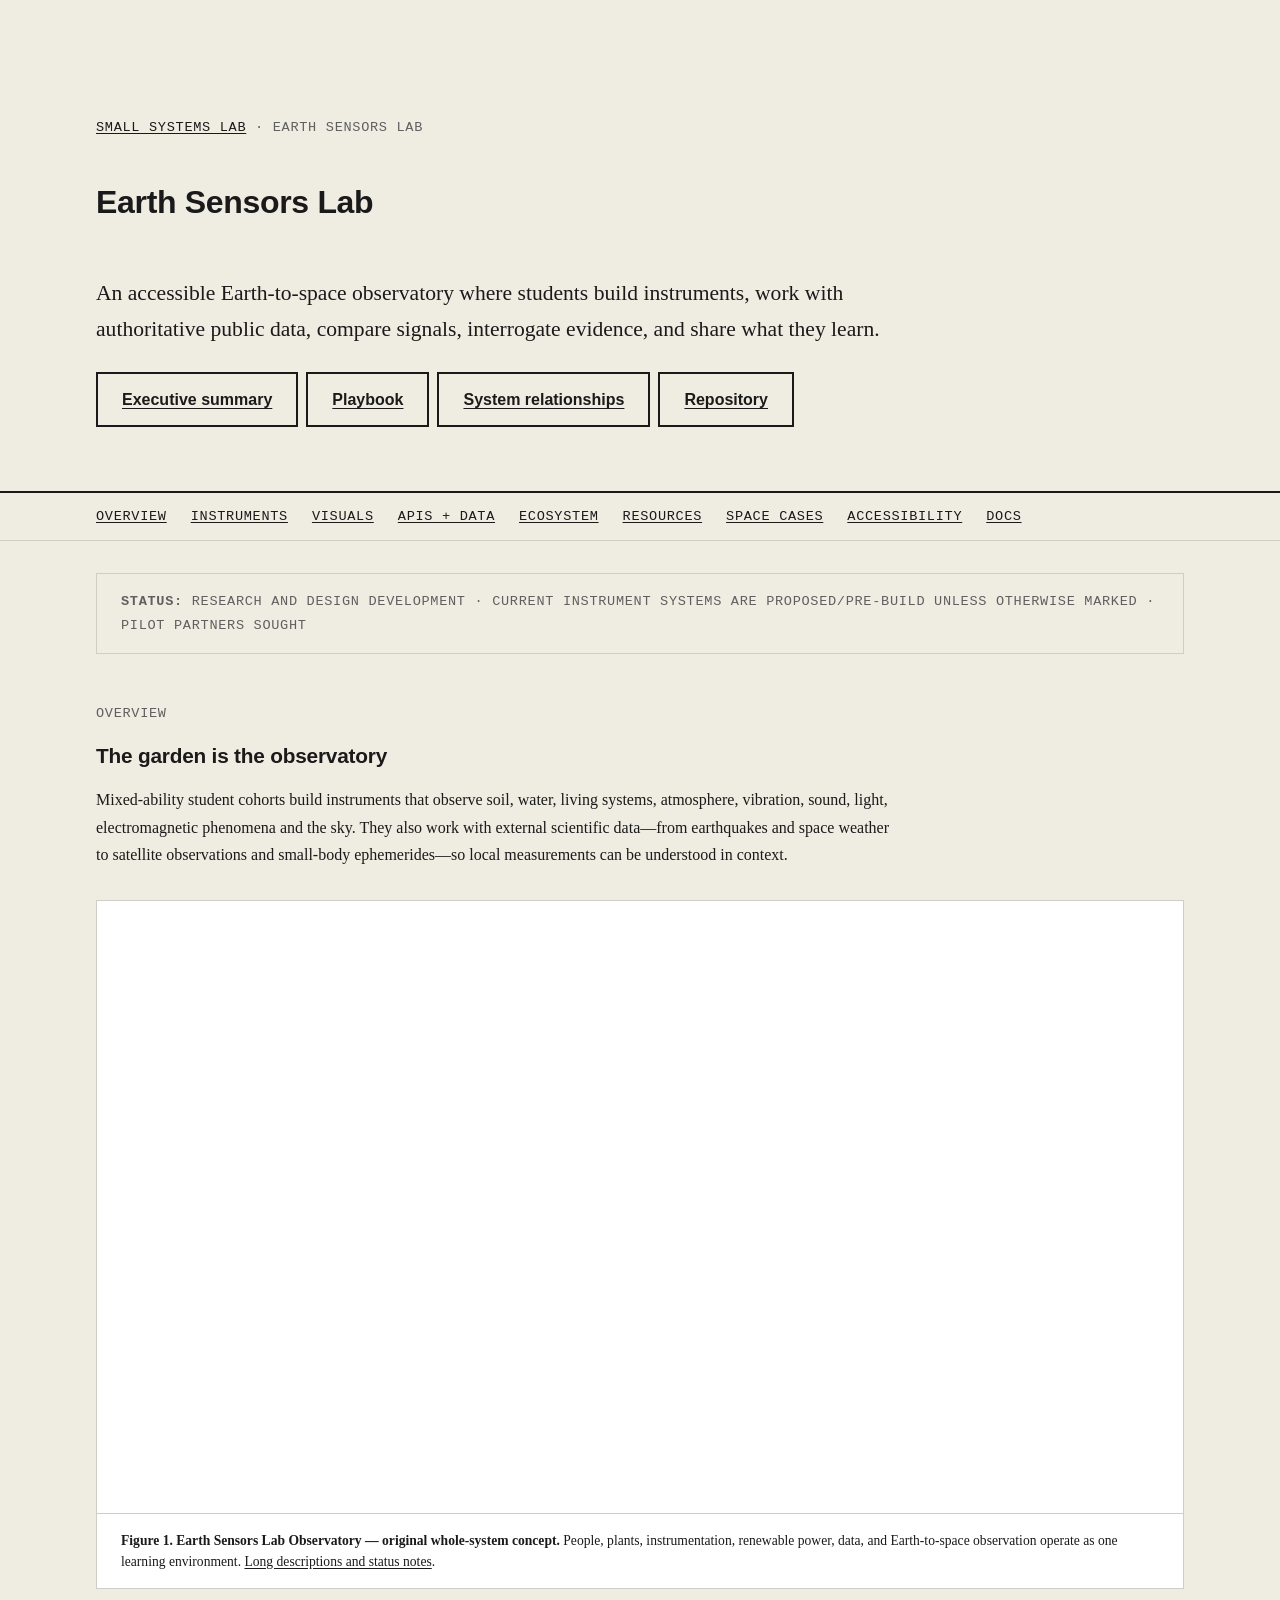
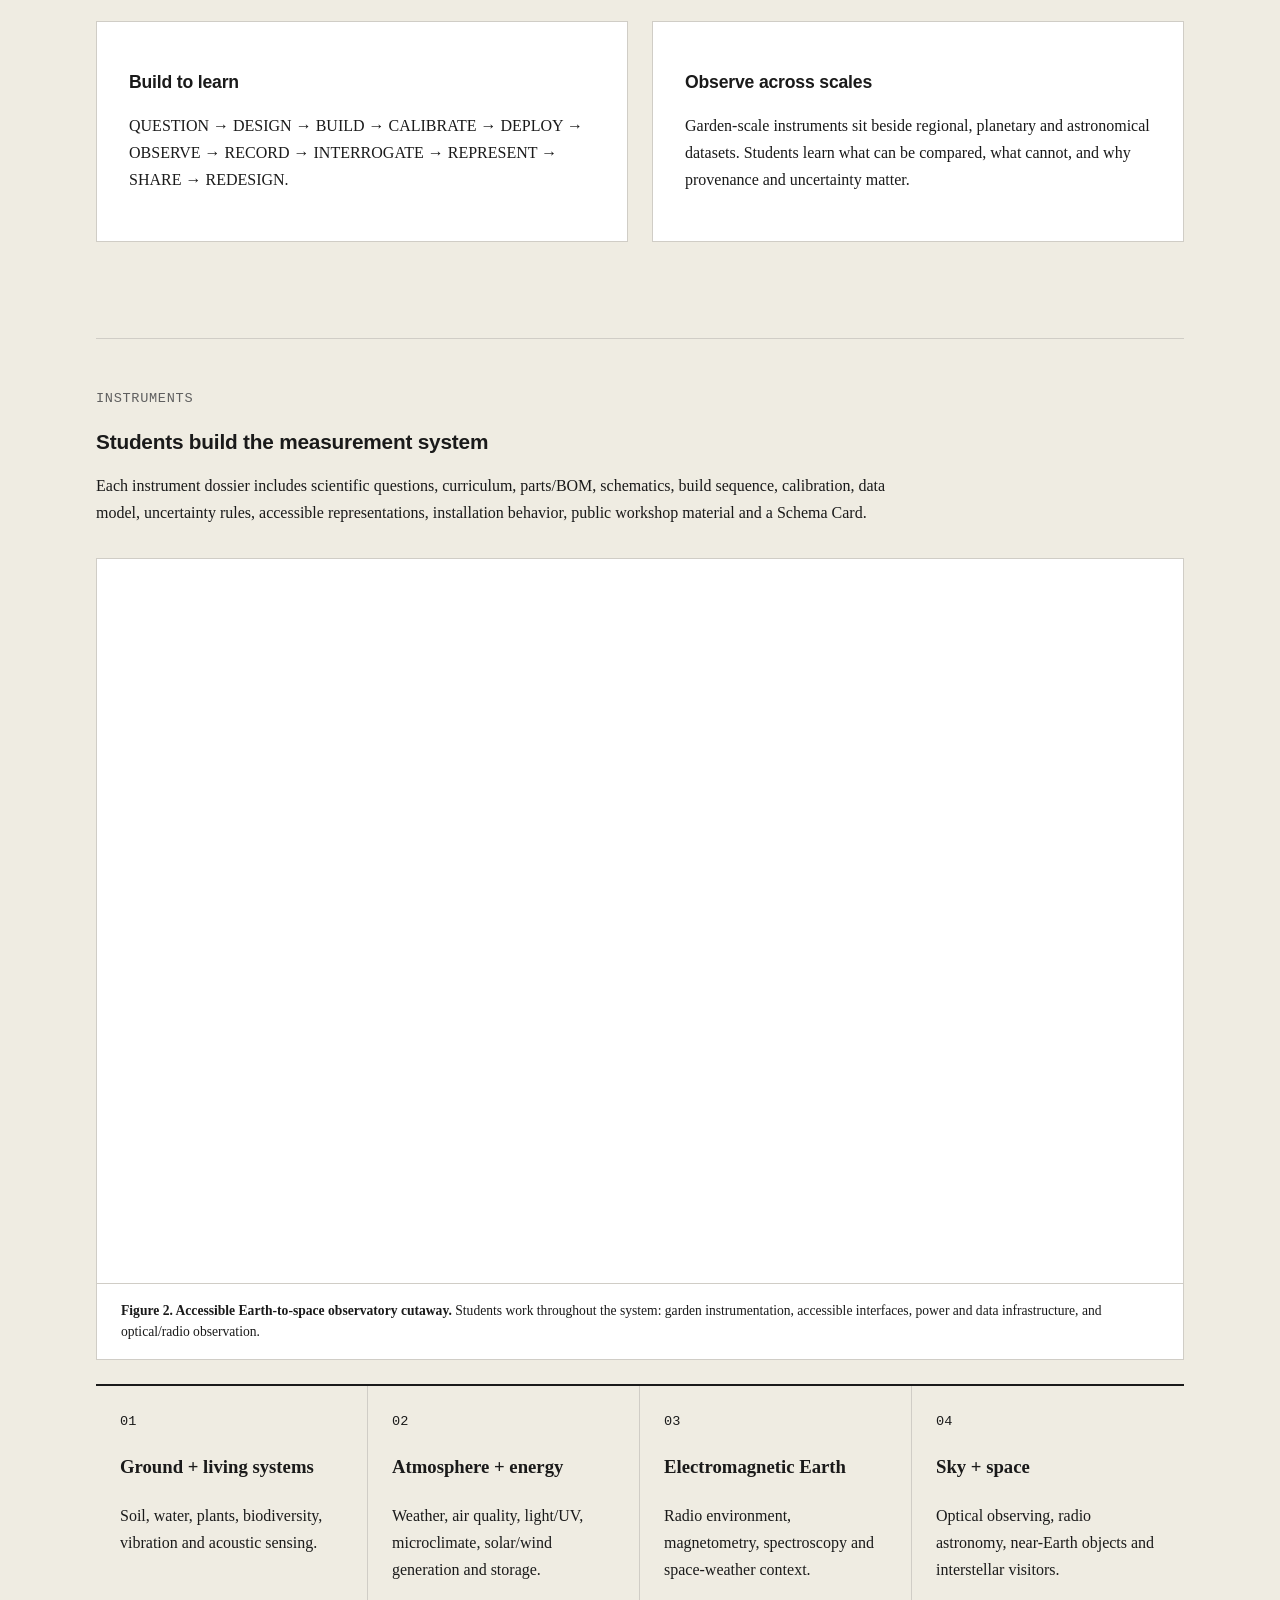
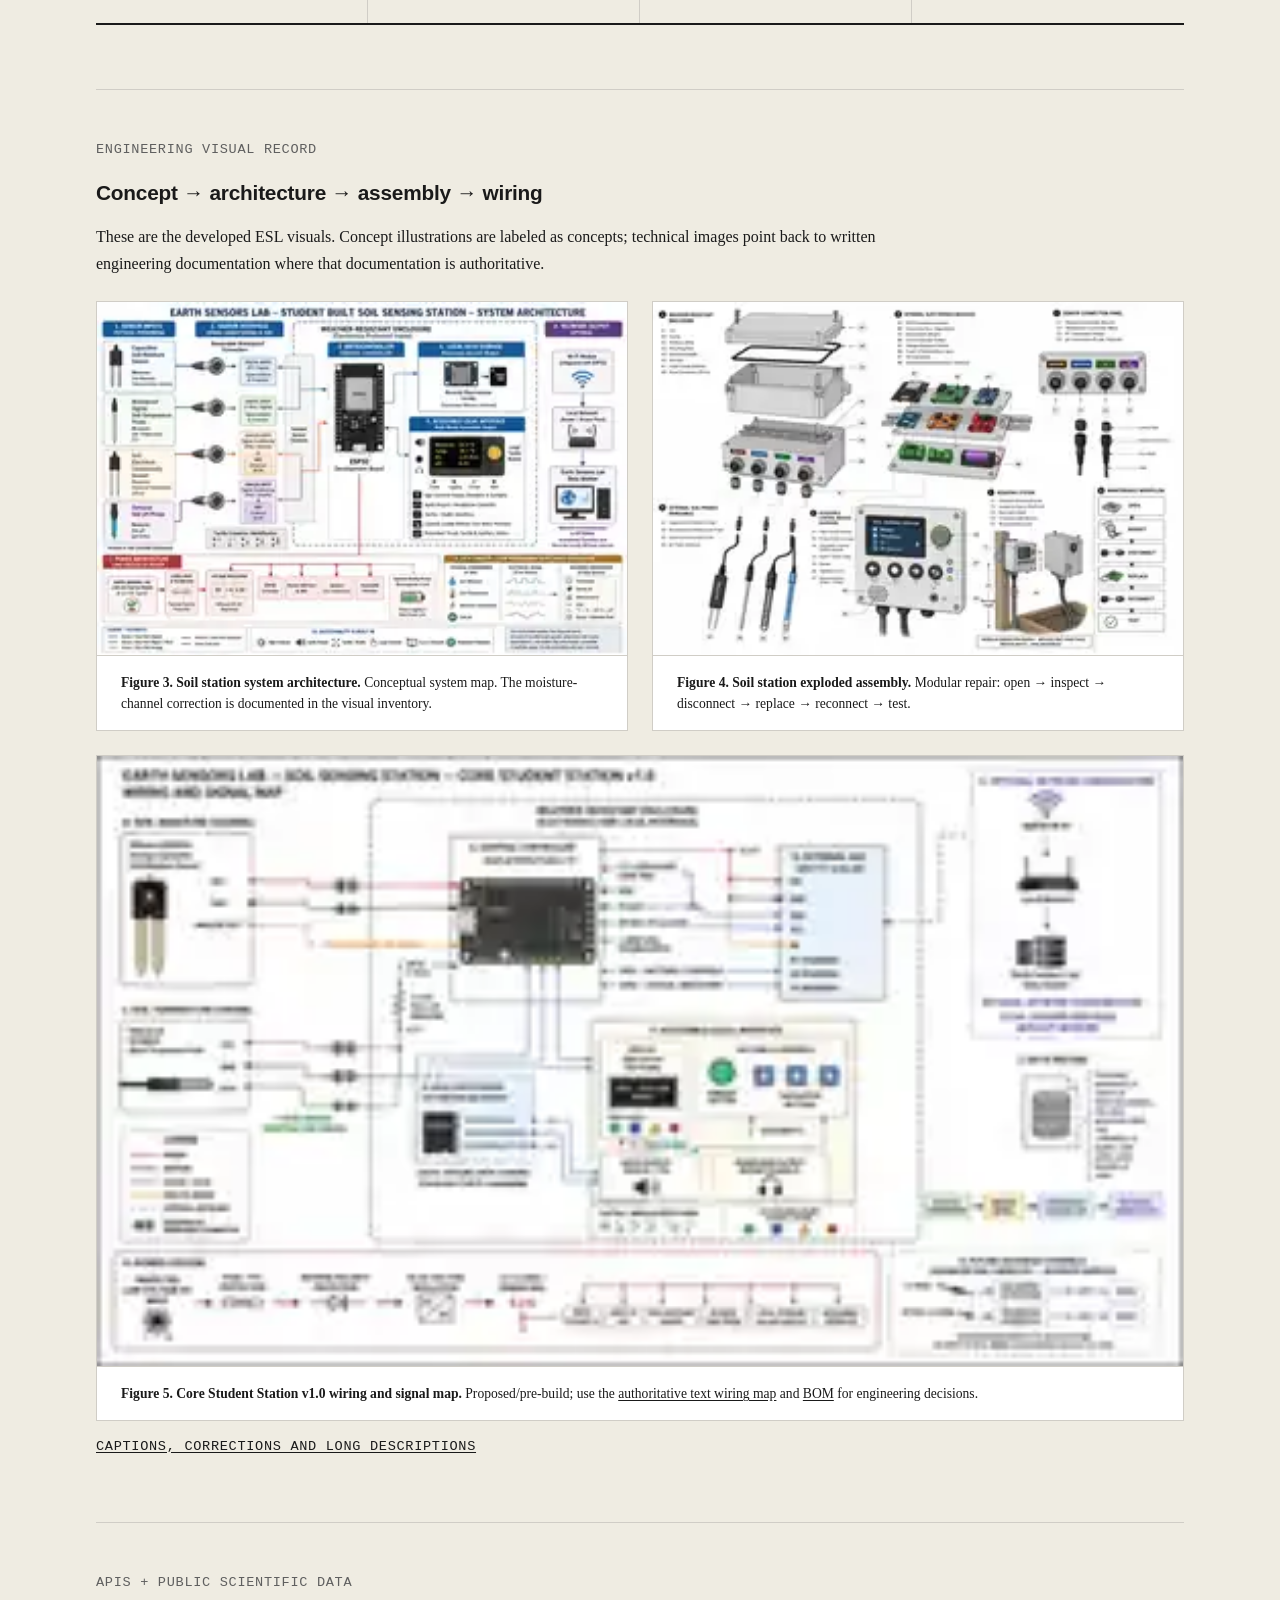
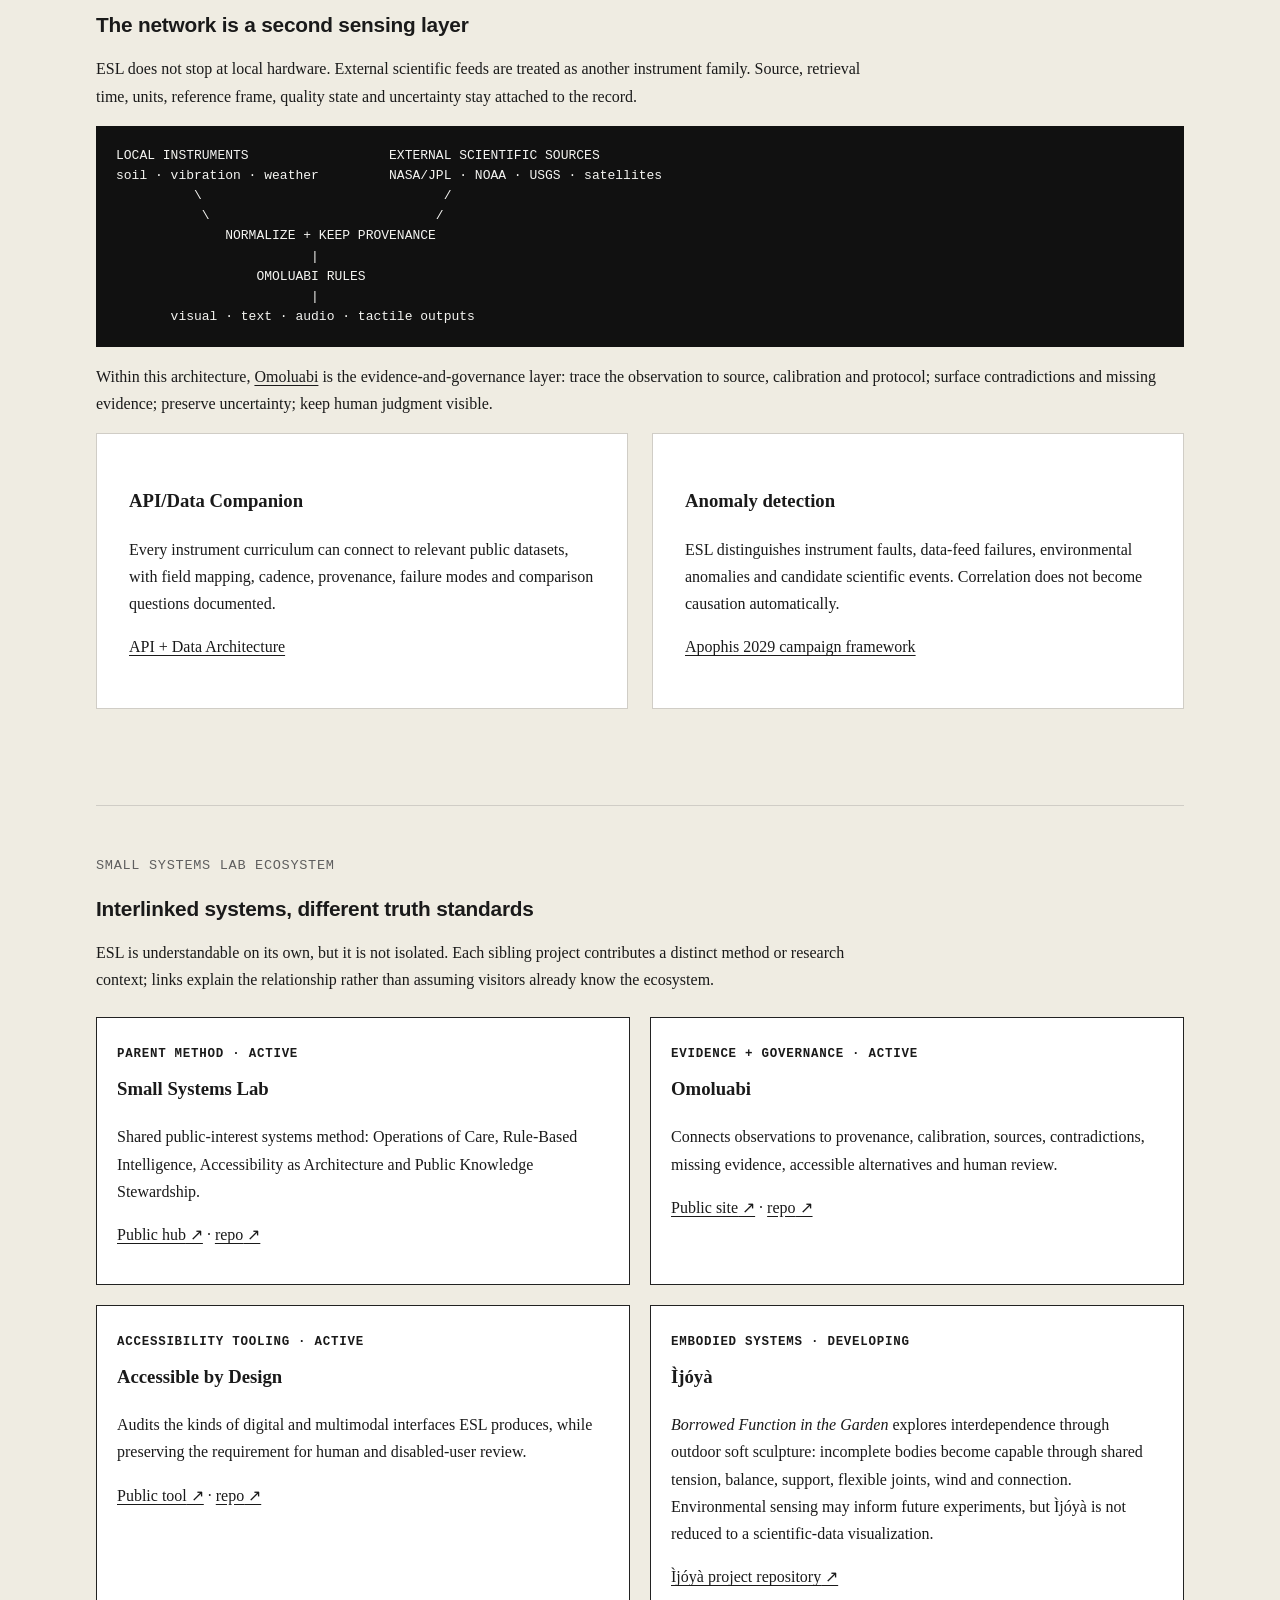
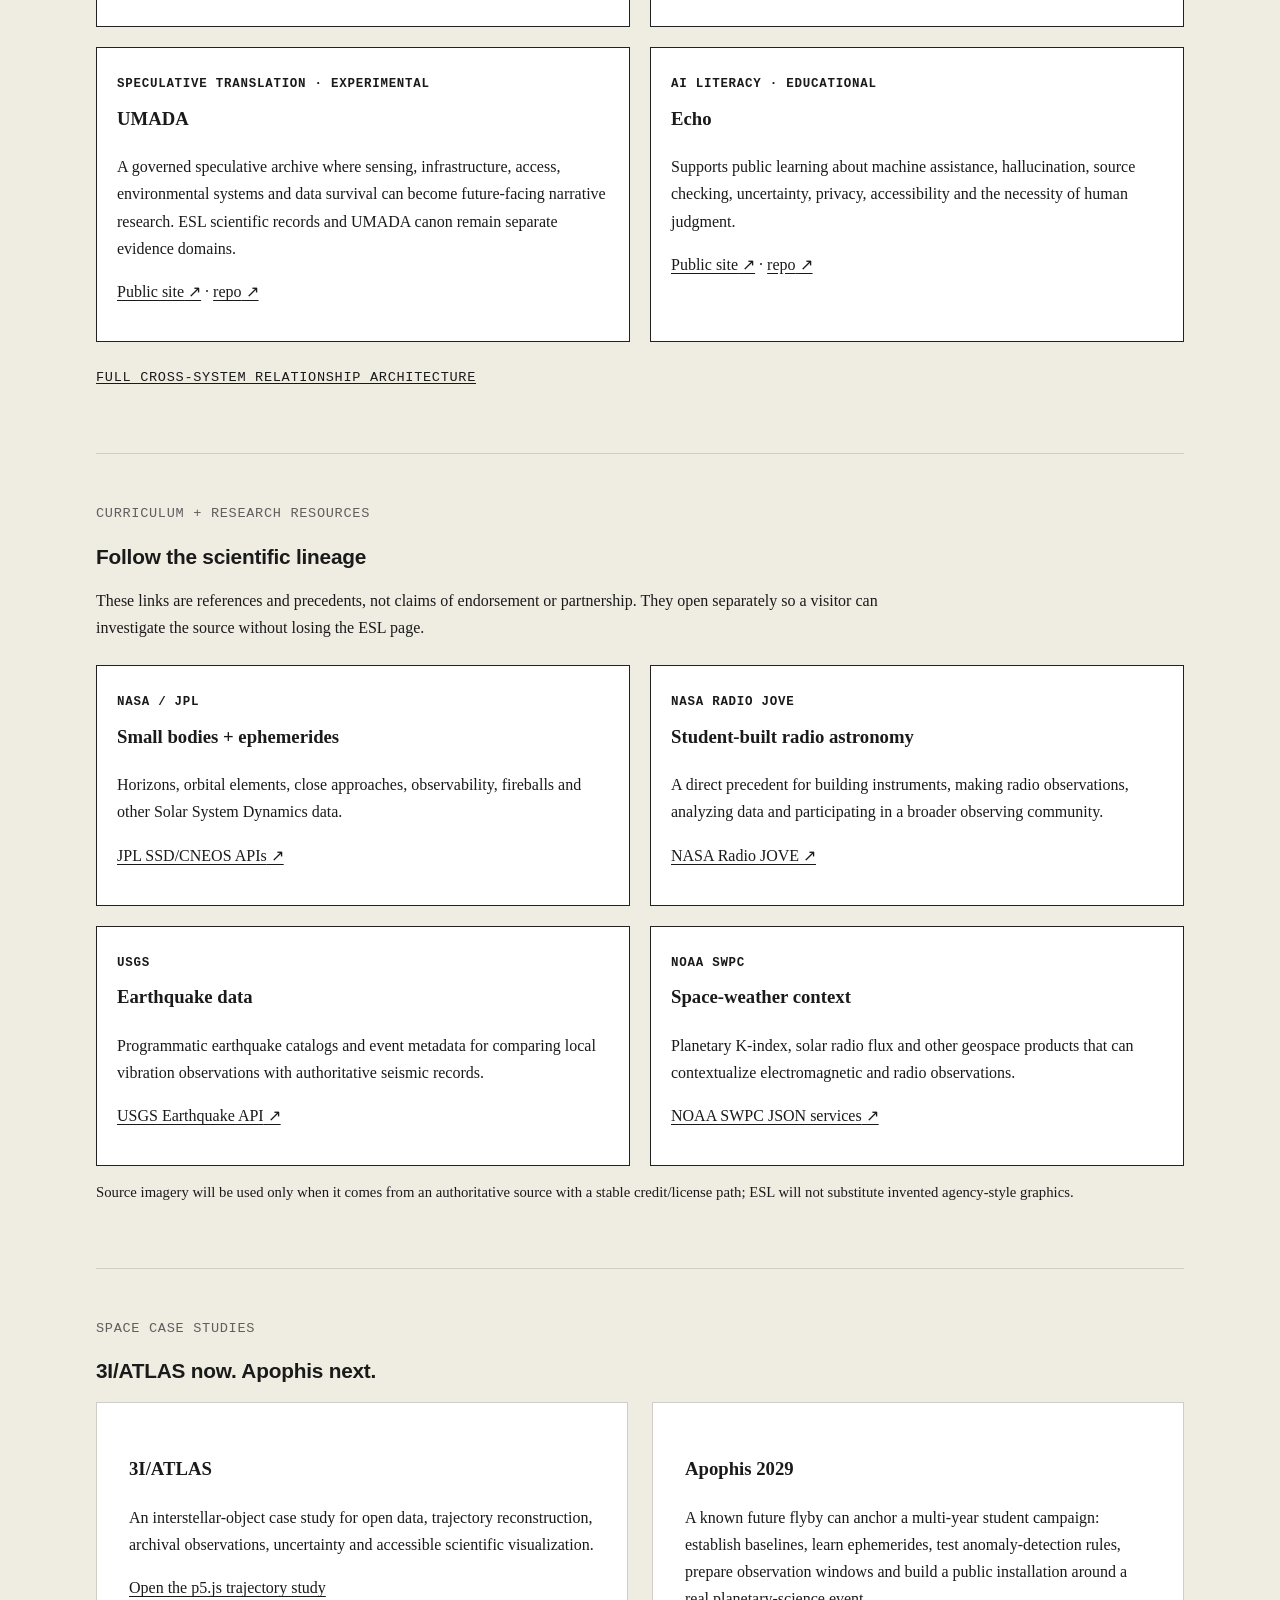
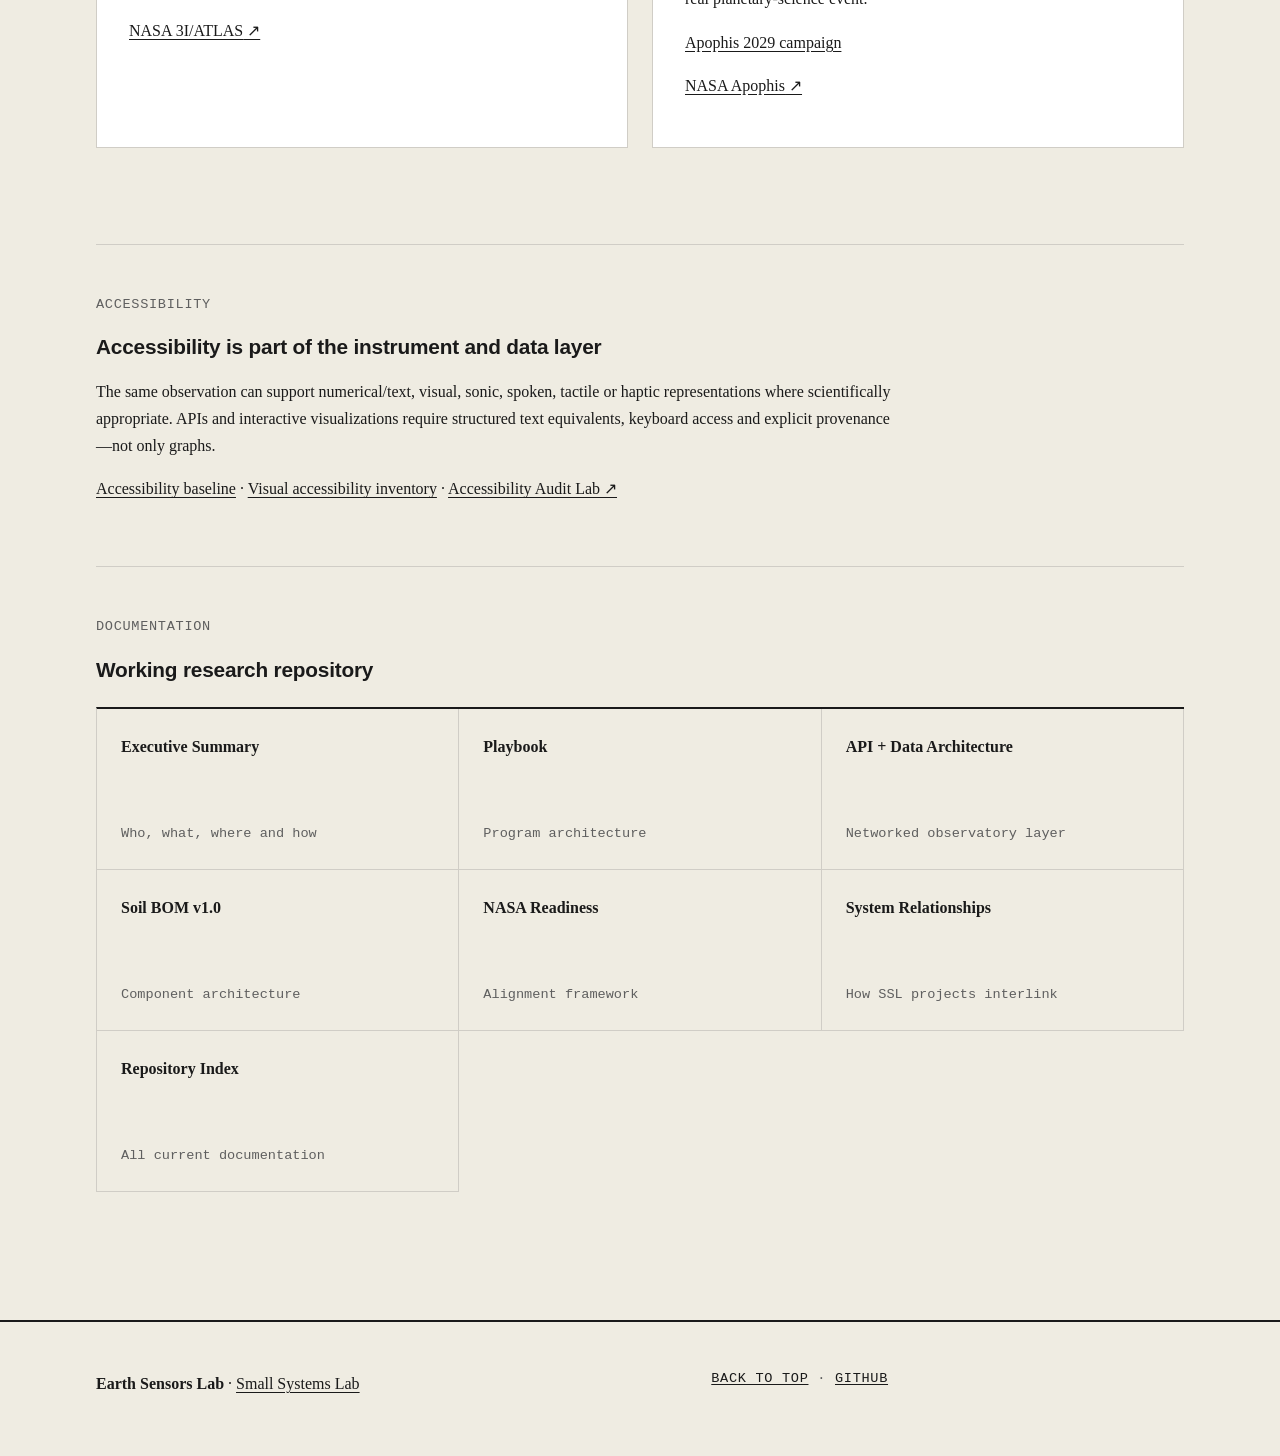
==== index.html @ 0267e076 "Route documentation through public HTML reader" ====
<!doctype html>
<html lang="en">
<head>
<meta charset="utf-8">
<meta name="viewport" content="width=device-width,initial-scale=1">
<title>Earth Sensors Lab</title>
<meta name="description" content="Earth Sensors Lab is an accessibility-first Earth-to-space STEAM observatory combining student-built instruments, public scientific data, APIs and multimodal interpretation.">
<link rel="stylesheet" href="variables.css">
<link rel="stylesheet" href="site.css">
<script src="document-links.js" defer></script>
<style>
  img{max-width:100%;height:auto;display:block}
  .figure-grid{display:grid;grid-template-columns:repeat(2,minmax(0,1fr));gap:1.5rem;margin-top:1.5rem}
  .figure-wide{grid-column:1/-1}
  .resource-grid,.ecosystem-grid{display:grid;grid-template-columns:repeat(2,minmax(0,1fr));gap:1.25rem;margin-top:1.5rem}
  .resource-card,.ecosystem-card{border:1px solid #222;background:#fff;padding:1.25rem;min-width:0}
  .resource-card h3,.ecosystem-card h3{margin-top:.35rem}
  .source-tag,.relationship-tag{display:inline-block;font:700 .78rem/1.35 monospace;text-transform:uppercase;letter-spacing:.06em;margin-bottom:.25rem}
  .outlink[target=_blank]::after,.ecosystem-card a[target=_blank]::after{content:' ↗'}
  .data-flow{font-family:monospace;background:#111;color:#f5f5f2;padding:1.25rem;overflow:auto;white-space:pre;line-height:1.55}
  .note{font-size:.92rem;line-height:1.55}
  @media(max-width:760px){.figure-grid,.resource-grid,.ecosystem-grid{grid-template-columns:1fr}.figure-wide{grid-column:auto}}
</style>
</head>
<body>
<a class="skip-link" href="#main">Skip to main content</a>
<header class="header" id="top">
  <div class="wrap">
    <p class="text-meta"><a href="https://ukadike.github.io/Small-Systems-Lab/" target="_blank" rel="noopener noreferrer">Small Systems Lab</a> · Earth Sensors Lab</p>
    <h1 class="text-h1">Earth Sensors Lab</h1>
    <p class="hero-deck text-body">An accessible Earth-to-space observatory where students build instruments, work with authoritative public data, compare signals, interrogate evidence, and share what they learn.</p>
    <div class="hero-actions">
      <a class="btn" href="EXECUTIVE_SUMMARY.md">Executive summary</a>
      <a class="btn btn-secondary" href="PLAYBOOK.md">Playbook</a>
      <a class="btn btn-secondary" href="docs/SYSTEM-RELATIONSHIPS.md">System relationships</a>
      <a class="btn btn-secondary" href="https://github.com/ukadike/Earth-Sensors-Lab">Repository</a>
    </div>
  </div>
</header>
<nav class="site-nav" aria-label="Primary"><div class="wrap"><ul>
  <li><a href="#overview">Overview</a></li><li><a href="#instruments">Instruments</a></li><li><a href="#visuals">Visuals</a></li><li><a href="#data">APIs + Data</a></li><li><a href="#ecosystem">Ecosystem</a></li><li><a href="#resources">Resources</a></li><li><a href="#space">Space Cases</a></li><li><a href="#accessibility">Accessibility</a></li><li><a href="#documentation">Docs</a></li>
</ul></div></nav>
<main id="main" class="wrap">
<section class="status-strip"><p class="text-meta"><strong>Status:</strong> research and design development · current instrument systems are proposed/pre-build unless otherwise marked · pilot partners sought</p></section>

<section id="overview">
  <p class="section-kicker text-meta">Overview</p>
  <h2 class="text-h2">The garden is the observatory</h2>
  <p class="text-body section-intro">Mixed-ability student cohorts build instruments that observe soil, water, living systems, atmosphere, vibration, sound, light, electromagnetic phenomena and the sky. They also work with external scientific data—from earthquakes and space weather to satellite observations and small-body ephemerides—so local measurements can be understood in context.</p>
  <figure class="hero-figure">
    <img src="assets/visuals/visual-01-observatory.webp" loading="eager" alt="Hand-drawn Earth Sensors Lab observatory concept showing an accessible greenhouse, students, environmental sensors, solar panels, wind generation, rainwater harvesting, energy storage, an optical telescope and a radio telescope.">
    <figcaption><strong>Figure 1. Earth Sensors Lab Observatory — original whole-system concept.</strong> People, plants, instrumentation, renewable power, data, and Earth-to-space observation operate as one learning environment. <a href="docs/VISUALS.md">Long descriptions and status notes</a>.</figcaption>
  </figure>
  <div class="grid-2 overview-grid">
    <article class="card"><h3 class="text-h3">Build to learn</h3><p>QUESTION → DESIGN → BUILD → CALIBRATE → DEPLOY → OBSERVE → RECORD → INTERROGATE → REPRESENT → SHARE → REDESIGN.</p></article>
    <article class="card"><h3 class="text-h3">Observe across scales</h3><p>Garden-scale instruments sit beside regional, planetary and astronomical datasets. Students learn what can be compared, what cannot, and why provenance and uncertainty matter.</p></article>
  </div>
</section>

<hr class="divider">
<section id="instruments">
  <p class="section-kicker text-meta">Instruments</p>
  <h2 class="text-h2">Students build the measurement system</h2>
  <p class="text-body section-intro">Each instrument dossier includes scientific questions, curriculum, parts/BOM, schematics, build sequence, calibration, data model, uncertainty rules, accessible representations, installation behavior, public workshop material and a Schema Card.</p>
  <figure class="hero-figure">
    <img src="assets/visuals/visual-02-soil-station.webp" loading="lazy" alt="Detailed Earth Sensors Lab observatory cutaway showing students, including wheelchair users, building and operating garden sensors, accessible data stations, renewable power, underground sensing, an optical telescope and a radio dish.">
    <figcaption><strong>Figure 2. Accessible Earth-to-space observatory cutaway.</strong> Students work throughout the system: garden instrumentation, accessible interfaces, power and data infrastructure, and optical/radio observation.</figcaption>
  </figure>
  <div class="instrument-ladder">
    <article class="instrument-step"><span class="step-number">01</span><h3>Ground + living systems</h3><p>Soil, water, plants, biodiversity, vibration and acoustic sensing.</p></article>
    <article class="instrument-step"><span class="step-number">02</span><h3>Atmosphere + energy</h3><p>Weather, air quality, light/UV, microclimate, solar/wind generation and storage.</p></article>
    <article class="instrument-step"><span class="step-number">03</span><h3>Electromagnetic Earth</h3><p>Radio environment, magnetometry, spectroscopy and space-weather context.</p></article>
    <article class="instrument-step"><span class="step-number">04</span><h3>Sky + space</h3><p>Optical observing, radio astronomy, near-Earth objects and interstellar visitors.</p></article>
  </div>
</section>

<hr class="divider">
<section id="visuals">
  <p class="section-kicker text-meta">Engineering visual record</p>
  <h2 class="text-h2">Concept → architecture → assembly → wiring</h2>
  <p class="text-body section-intro">These are the developed ESL visuals. Concept illustrations are labeled as concepts; technical images point back to written engineering documentation where that documentation is authoritative.</p>
  <div class="figure-grid">
    <figure class="technical-figure">
      <img src="assets/visuals/visual-03-soil-system-architecture.webp" loading="lazy" alt="Soil sensing station system architecture showing separate soil moisture, temperature, conductivity and optional pH probes; signal interfaces; ESP32 controller; microSD storage; accessible local output; optional networking; and low-voltage power.">
      <figcaption><strong>Figure 3. Soil station system architecture.</strong> Conceptual system map. The moisture-channel correction is documented in the visual inventory.</figcaption>
    </figure>
    <figure class="technical-figure">
      <img src="assets/visuals/visual-04-soil-exploded-assembly.webp" loading="lazy" alt="Exploded soil-station assembly showing the weather-resistant enclosure, gasket, mounting plate, replaceable electronics modules, labeled probe connectors, accessible control module, mounting system and maintenance workflow.">
      <figcaption><strong>Figure 4. Soil station exploded assembly.</strong> Modular repair: open → inspect → disconnect → replace → reconnect → test.</figcaption>
    </figure>
    <figure class="technical-figure figure-wide">
      <img src="assets/visuals/visual-05-soil-wiring-signal-map.webp" loading="lazy" alt="Core Student Soil Sensing Station wiring and signal map showing the analog moisture channel, DS18B20 one-wire temperature channel, ADS1115 ADC, ESP32 Feather V2, microSD logging, accessible controls and audio, optional Wi-Fi and protected low-voltage power.">
      <figcaption><strong>Figure 5. Core Student Station v1.0 wiring and signal map.</strong> Proposed/pre-build; use the <a href="hardware/soil-sensing-station-wiring-v1.md">authoritative text wiring map</a> and <a href="hardware/soil-sensing-station-bom-v1.md">BOM</a> for engineering decisions.</figcaption>
    </figure>
  </div>
  <p class="text-meta"><a href="docs/VISUALS.md">Captions, corrections and long descriptions</a></p>
</section>

<hr class="divider">
<section id="data">
  <p class="section-kicker text-meta">APIs + public scientific data</p>
  <h2 class="text-h2">The network is a second sensing layer</h2>
  <p class="text-body section-intro">ESL does not stop at local hardware. External scientific feeds are treated as another instrument family. Source, retrieval time, units, reference frame, quality state and uncertainty stay attached to the record.</p>
  <pre class="data-flow" aria-label="Data architecture text diagram">LOCAL INSTRUMENTS                  EXTERNAL SCIENTIFIC SOURCES
soil · vibration · weather         NASA/JPL · NOAA · USGS · satellites
          \                               /
           \                             /
              NORMALIZE + KEEP PROVENANCE
                         |
                  OMOLUABI RULES
                         |
       visual · text · audio · tactile outputs</pre>
  <p class="text-body">Within this architecture, <a href="https://ukadike.github.io/omoluabi/" target="_blank" rel="noopener noreferrer">Omoluabi</a> is the evidence-and-governance layer: trace the observation to source, calibration and protocol; surface contradictions and missing evidence; preserve uncertainty; keep human judgment visible.</p>
  <div class="grid-2">
    <article class="card"><h3>API/Data Companion</h3><p>Every instrument curriculum can connect to relevant public datasets, with field mapping, cadence, provenance, failure modes and comparison questions documented.</p><p><a href="docs/API-DATA-ARCHITECTURE.md">API + Data Architecture</a></p></article>
    <article class="card"><h3>Anomaly detection</h3><p>ESL distinguishes instrument faults, data-feed failures, environmental anomalies and candidate scientific events. Correlation does not become causation automatically.</p><p><a href="docs/APOPHIS-2029-OBSERVATION-CAMPAIGN.md">Apophis 2029 campaign framework</a></p></article>
  </div>
</section>

<hr class="divider">
<section id="ecosystem">
  <p class="section-kicker text-meta">Small Systems Lab ecosystem</p>
  <h2 class="text-h2">Interlinked systems, different truth standards</h2>
  <p class="text-body section-intro">ESL is understandable on its own, but it is not isolated. Each sibling project contributes a distinct method or research context; links explain the relationship rather than assuming visitors already know the ecosystem.</p>
  <div class="ecosystem-grid">
    <article class="ecosystem-card"><span class="relationship-tag">Parent method · active</span><h3>Small Systems Lab</h3><p>Shared public-interest systems method: Operations of Care, Rule-Based Intelligence, Accessibility as Architecture and Public Knowledge Stewardship.</p><p><a target="_blank" rel="noopener noreferrer" href="https://ukadike.github.io/Small-Systems-Lab/">Public hub</a> · <a target="_blank" rel="noopener noreferrer" href="https://github.com/ukadike/Small-Systems-Lab">repo</a></p></article>
    <article class="ecosystem-card"><span class="relationship-tag">Evidence + governance · active</span><h3>Omoluabi</h3><p>Connects observations to provenance, calibration, sources, contradictions, missing evidence, accessible alternatives and human review.</p><p><a target="_blank" rel="noopener noreferrer" href="https://ukadike.github.io/omoluabi/">Public site</a> · <a target="_blank" rel="noopener noreferrer" href="https://github.com/ukadike/omoluabi">repo</a></p></article>
    <article class="ecosystem-card"><span class="relationship-tag">Accessibility tooling · active</span><h3>Accessible by Design</h3><p>Audits the kinds of digital and multimodal interfaces ESL produces, while preserving the requirement for human and disabled-user review.</p><p><a target="_blank" rel="noopener noreferrer" href="https://ukadike.github.io/accessible-by-design-prototyping/">Public tool</a> · <a target="_blank" rel="noopener noreferrer" href="https://github.com/ukadike/accessible-by-design-prototyping">repo</a></p></article>
    <article class="ecosystem-card"><span class="relationship-tag">Embodied systems · developing</span><h3>Ìjóyà</h3><p><em>Borrowed Function in the Garden</em> explores interdependence through outdoor soft sculpture: incomplete bodies become capable through shared tension, balance, support, flexible joints, wind and connection. Environmental sensing may inform future experiments, but Ìjóyà is not reduced to a scientific-data visualization.</p><p><a target="_blank" rel="noopener noreferrer" href="https://github.com/ukadike/Ijoya">Ìjóyà project repository</a></p></article>
    <article class="ecosystem-card"><span class="relationship-tag">Speculative translation · experimental</span><h3>UMADA</h3><p>A governed speculative archive where sensing, infrastructure, access, environmental systems and data survival can become future-facing narrative research. ESL scientific records and UMADA canon remain separate evidence domains.</p><p><a target="_blank" rel="noopener noreferrer" href="https://ukadike.github.io/Umada/">Public site</a> · <a target="_blank" rel="noopener noreferrer" href="https://github.com/ukadike/Umada">repo</a></p></article>
    <article class="ecosystem-card"><span class="relationship-tag">AI literacy · educational</span><h3>Echo</h3><p>Supports public learning about machine assistance, hallucination, source checking, uncertainty, privacy, accessibility and the necessity of human judgment.</p><p><a target="_blank" rel="noopener noreferrer" href="https://ukadike.github.io/Echo/">Public site</a> · <a target="_blank" rel="noopener noreferrer" href="https://github.com/ukadike/Echo">repo</a></p></article>
  </div>
  <p class="resource-link text-meta"><a href="docs/SYSTEM-RELATIONSHIPS.md">Full cross-system relationship architecture</a></p>
</section>

<hr class="divider">
<section id="resources">
  <p class="section-kicker text-meta">Curriculum + research resources</p>
  <h2 class="text-h2">Follow the scientific lineage</h2>
  <p class="text-body section-intro">These links are references and precedents, not claims of endorsement or partnership. They open separately so a visitor can investigate the source without losing the ESL page.</p>
  <div class="resource-grid">
    <article class="resource-card"><span class="source-tag">NASA / JPL</span><h3>Small bodies + ephemerides</h3><p>Horizons, orbital elements, close approaches, observability, fireballs and other Solar System Dynamics data.</p><p><a class="outlink" target="_blank" rel="noopener noreferrer" href="https://ssd-api.jpl.nasa.gov/">JPL SSD/CNEOS APIs</a></p></article>
    <article class="resource-card"><span class="source-tag">NASA Radio JOVE</span><h3>Student-built radio astronomy</h3><p>A direct precedent for building instruments, making radio observations, analyzing data and participating in a broader observing community.</p><p><a class="outlink" target="_blank" rel="noopener noreferrer" href="https://science.nasa.gov/citizen-science/radio-jove/">NASA Radio JOVE</a></p></article>
    <article class="resource-card"><span class="source-tag">USGS</span><h3>Earthquake data</h3><p>Programmatic earthquake catalogs and event metadata for comparing local vibration observations with authoritative seismic records.</p><p><a class="outlink" target="_blank" rel="noopener noreferrer" href="https://earthquake.usgs.gov/fdsnws/event/1/">USGS Earthquake API</a></p></article>
    <article class="resource-card"><span class="source-tag">NOAA SWPC</span><h3>Space-weather context</h3><p>Planetary K-index, solar radio flux and other geospace products that can contextualize electromagnetic and radio observations.</p><p><a class="outlink" target="_blank" rel="noopener noreferrer" href="https://services.swpc.noaa.gov/json/">NOAA SWPC JSON services</a></p></article>
  </div>
  <p class="note">Source imagery will be used only when it comes from an authoritative source with a stable credit/license path; ESL will not substitute invented agency-style graphics.</p>
</section>

<hr class="divider">
<section id="space">
  <p class="section-kicker text-meta">Space case studies</p>
  <h2 class="text-h2">3I/ATLAS now. Apophis next.</h2>
  <div class="grid-2">
    <article class="card"><h3>3I/ATLAS</h3><p>An interstellar-object case study for open data, trajectory reconstruction, archival observations, uncertainty and accessible scientific visualization.</p><p><a href="experiments/3i-atlas-trajectory/">Open the p5.js trajectory study</a></p><p><a class="outlink" target="_blank" rel="noopener noreferrer" href="https://science.nasa.gov/solar-system/comets/3i-atlas/">NASA 3I/ATLAS</a></p></article>
    <article class="card"><h3>Apophis 2029</h3><p>A known future flyby can anchor a multi-year student campaign: establish baselines, learn ephemerides, test anomaly-detection rules, prepare observation windows and build a public installation around a real planetary-science event.</p><p><a href="docs/APOPHIS-2029-OBSERVATION-CAMPAIGN.md">Apophis 2029 campaign</a></p><p><a class="outlink" target="_blank" rel="noopener noreferrer" href="https://science.nasa.gov/solar-system/asteroids/apophis/">NASA Apophis</a></p></article>
  </div>
</section>

<hr class="divider">
<section id="accessibility">
  <p class="section-kicker text-meta">Accessibility</p>
  <h2 class="text-h2">Accessibility is part of the instrument and data layer</h2>
  <p class="text-body section-intro">The same observation can support numerical/text, visual, sonic, spoken, tactile or haptic representations where scientifically appropriate. APIs and interactive visualizations require structured text equivalents, keyboard access and explicit provenance—not only graphs.</p>
  <p><a href="ACCESSIBILITY.md">Accessibility baseline</a> · <a href="docs/VISUALS.md">Visual accessibility inventory</a> · <a target="_blank" rel="noopener noreferrer" href="https://ukadike.github.io/accessible-by-design-prototyping/">Accessibility Audit Lab ↗</a></p>
</section>

<hr class="divider">
<section id="documentation">
  <p class="section-kicker text-meta">Documentation</p>
  <h2 class="text-h2">Working research repository</h2>
  <div class="docs-grid">
    <a class="doc-link" href="EXECUTIVE_SUMMARY.md"><strong>Executive Summary</strong><span>Who, what, where and how</span></a>
    <a class="doc-link" href="PLAYBOOK.md"><strong>Playbook</strong><span>Program architecture</span></a>
    <a class="doc-link" href="docs/API-DATA-ARCHITECTURE.md"><strong>API + Data Architecture</strong><span>Networked observatory layer</span></a>
    <a class="doc-link" href="hardware/soil-sensing-station-bom-v1.md"><strong>Soil BOM v1.0</strong><span>Component architecture</span></a>
    <a class="doc-link" href="docs/NASA-READINESS.md"><strong>NASA Readiness</strong><span>Alignment framework</span></a>
    <a class="doc-link" href="docs/SYSTEM-RELATIONSHIPS.md"><strong>System Relationships</strong><span>How SSL projects interlink</span></a>
    <a class="doc-link" href="INDEX.md"><strong>Repository Index</strong><span>All current documentation</span></a>
  </div>
</section>
</main>
<footer class="site-footer"><div class="wrap footer-grid"><p><strong>Earth Sensors Lab</strong> · <a href="https://ukadike.github.io/Small-Systems-Lab/" target="_blank" rel="noopener noreferrer">Small Systems Lab</a></p><p class="text-meta"><a href="#top">Back to top</a> · <a href="https://github.com/ukadike/Earth-Sensors-Lab">GitHub</a></p></div></footer>
</body>
</html>
---- variables.css ----
/* OMOLUABI VISUAL LANGUAGE SYSTEM
   CSS Custom Properties
   Version 1.0 | June 8, 2026
   Usage: :root { ... } or apply to specific scope
*/

:root {
  /* COLORS */
  --color-paper: #efece2;
  --color-ink: #1a1a1a;
  --color-line: #d0cdc6;
  --color-muted: #5c5c5c;
  --color-soft: #f9f9f7;
  --color-white: #ffffff;

  /* TYPOGRAPHY - FONTS */
  --font-display: 'Helvetica Neue', Helvetica, Arial, sans-serif;
  --font-body: Georgia, 'Garamond', serif;
  --font-mono: 'Courier Prime', 'Courier New', monospace;

  /* TYPOGRAPHY - SIZES */
  --text-h1: 2rem;
  --text-h2: 1.3rem;
  --text-h3: 1.1rem;
  --text-h4: 0.95rem;
  --text-body: 1rem;
  --text-small: 0.85rem;

  /* TYPOGRAPHY - LINE HEIGHTS */
  --line-display: 1.3;
  --line-body: 1.7;
  --line-small: 1.5;
  --line-code: 1.6;

  /* TYPOGRAPHY - LETTER SPACING */
  --letter-tight: -0.01em;
  --letter-normal: 0;
  --letter-wide: 0.05em;
  --letter-wider: 0.1em;

  /* SPACING */
  --space-xs: 0.25rem;
  --space-sm: 0.5rem;
  --space-md: 1rem;
  --space-lg: 1.5rem;
  --space-xl: 2rem;
  --space-2xl: 3rem;
  --space-3xl: 4rem;

  /* BORDERS */
  --border-thin: 1px solid var(--color-line);
  --border-thick: 2px solid var(--color-ink);
  --border-radius: 0;

  /* FOCUS */
  --focus-outline: 2px solid var(--color-ink);
  --focus-offset: 2px;

  /* TRANSITIONS */
  --transition: none;
}

/* UTILITY CLASSES */

/* TEXT */
.text-h1 {
  font-family: var(--font-display);
  font-size: var(--text-h1);
  font-weight: 700;
  line-height: var(--line-display);
  letter-spacing: var(--letter-tight);
}

.text-h2 {
  font-family: var(--font-display);
  font-size: var(--text-h2);
  font-weight: 700;
  line-height: var(--line-display);
  letter-spacing: var(--letter-tight);
}

.text-h3 {
  font-family: var(--font-display);
  font-size: var(--text-h3);
  font-weight: 700;
  line-height: var(--line-display);
  letter-spacing: var(--letter-tight);
}

.text-body {
  font-family: var(--font-body);
  font-size: var(--text-body);
  font-weight: 400;
  line-height: var(--line-body);
}

.text-small {
  font-family: var(--font-mono);
  font-size: var(--text-small);
  font-weight: 400;
  line-height: var(--line-small);
  text-transform: uppercase;
  letter-spacing: var(--letter-wide);
}

.text-meta {
  font-family: var(--font-mono);
  font-size: var(--text-small);
  color: var(--color-muted);
  text-transform: uppercase;
  letter-spacing: var(--letter-wide);
}

/* COLORS */
.bg-paper {
  background-color: var(--color-paper);
}

.bg-soft {
  background-color: var(--color-soft);
}

.bg-white {
  background-color: var(--color-white);
}

.text-ink {
  color: var(--color-ink);
}

.text-muted {
  color: var(--color-muted);
}

/* BORDERS */
.border-thin {
  border: var(--border-thin);
}

.border-thick {
  border: var(--border-thick);
}

.border-bottom-thin {
  border-bottom: var(--border-thin);
}

.border-bottom-thick {
  border-bottom: var(--border-thick);
}

/* SPACING */
.p-xs { padding: var(--space-xs); }
.p-sm { padding: var(--space-sm); }
.p-md { padding: var(--space-md); }
.p-lg { padding: var(--space-lg); }
.p-xl { padding: var(--space-xl); }

.m-xs { margin: var(--space-xs); }
.m-sm { margin: var(--space-sm); }
.m-md { margin: var(--space-md); }
.m-lg { margin: var(--space-lg); }
.m-xl { margin: var(--space-xl); }

.gap-md { gap: var(--space-md); }
.gap-lg { gap: var(--space-lg); }

/* COMPONENTS */
.btn {
  background-color: var(--color-paper);
  color: var(--color-ink);
  border: 2px solid var(--color-ink);
  padding: 0.75rem 1.5rem;
  font-family: var(--font-display);
  font-weight: 700;
  cursor: pointer;
  transition: var(--transition);
}

.btn:hover {
  background-color: var(--color-ink);
  color: var(--color-paper);
}

.btn:focus {
  outline: var(--focus-outline);
  outline-offset: var(--focus-offset);
}

.card {
  background-color: var(--color-white);
  border: var(--border-thin);
  padding: var(--space-xl);
  margin-bottom: var(--space-xl);
}

.header {
  border-bottom: var(--border-thick);
  padding-bottom: var(--space-lg);
  margin-bottom: var(--space-xl);
}

/* ACCESSIBILITY */
.sr-only {
  position: absolute;
  width: 1px;
  height: 1px;
  padding: 0;
  margin: -1px;
  overflow: hidden;
  clip: rect(0, 0, 0, 0);
  white-space: nowrap;
  border: 0;
}

*:focus {
  outline: var(--focus-outline);
  outline-offset: var(--focus-offset);
}

input:focus,
textarea:focus,
button:focus,
a:focus {
  outline: var(--focus-outline);
  outline-offset: var(--focus-offset);
}

/* PRINT */
@media print {
  :root {
    --color-paper: white;
    --color-soft: white;
  }

  * {
    background-color: white !important;
    color: var(--color-ink) !important;
    border-color: var(--color-ink) !important;
  }
}

/* DARK MODE (if needed, use inverted values) */
@media (prefers-color-scheme: dark) {
  /* Keep same colors - system is already dark-friendly */
}
---- site.css ----
/* Site-specific layout glue. Tokens/components come from variables.css (locked); this file
   only adds layout and ESL-specific presentation. */

/* WCAG 2.2 AA contrast fix — ESL-local token override, not an edit to locked variables.css. */
:root { --color-muted: #5f5f5f; }

html { scroll-behavior: smooth; }

body {
  margin: 0;
  background-color: var(--color-paper);
  color: var(--color-ink);
  font-family: var(--font-body);
  line-height: var(--line-body);
}

a { color: var(--color-ink); text-decoration: underline; text-underline-offset: 0.16em; }
a:hover { text-decoration-thickness: 2px; }
a:focus-visible { outline: 3px solid var(--color-ink); outline-offset: 3px; }

.skip-link { position: absolute; left: -999px; top: 0; background-color: var(--color-ink); color: var(--color-paper); padding: var(--space-sm) var(--space-md); font-family: var(--font-mono); z-index: 1000; }
.skip-link:focus { left: var(--space-sm); top: var(--space-sm); }

.wrap { max-width: 68rem; margin: 0 auto; padding-left: var(--space-lg); padding-right: var(--space-lg); }

header.header { border-bottom: var(--border-thick); padding: clamp(3rem, 8vw, 7rem) 0 clamp(2.25rem, 5vw, 4rem); margin-bottom: 0; }
header.header .wrap { display: flex; flex-direction: column; gap: var(--space-sm); }
.hero-deck { max-width: 49rem; font-size: clamp(1.05rem, 2.2vw, 1.35rem); margin-bottom: var(--space-md); }
.hero-actions, .space-links { display: flex; flex-wrap: wrap; gap: var(--space-sm); align-items: flex-start; }
.btn-secondary { background: transparent !important; color: var(--color-ink) !important; }

.site-nav { position: sticky; top: 0; z-index: 50; border-bottom: var(--border-thin); background-color: var(--color-paper); padding: var(--space-sm) 0; }
.site-nav ul { list-style: none; margin: 0; padding: 0; display: flex; flex-wrap: wrap; gap: 0 var(--space-lg); }
.site-nav a { font-family: var(--font-mono); font-size: var(--text-small); text-transform: uppercase; letter-spacing: var(--letter-wide); color: var(--color-ink); display: inline-block; padding: var(--space-xs) 0; text-decoration-thickness: 1px; }

main { padding: var(--space-xl) 0 var(--space-3xl); }
main section { margin-bottom: var(--space-3xl); scroll-margin-top: 7rem; }
.status-strip { border: var(--border-thin); padding: var(--space-md) var(--space-lg); margin-bottom: var(--space-2xl); }
.status-strip p { margin: 0; }
.section-kicker { text-transform: uppercase; letter-spacing: var(--letter-wide); margin-bottom: var(--space-xs); }
.section-intro { max-width: 50rem; }
.resource-link { margin-top: var(--space-lg); }
.divider { border: none; border-top: var(--border-thin); margin: var(--space-2xl) 0; }

.grid-2 { display: grid; grid-template-columns: repeat(auto-fit, minmax(15rem, 1fr)); gap: var(--space-lg); }
.overview-grid { align-items: start; margin-top: var(--space-xl); }
.focus-card { border-top-width: 5px; }

.hero-figure, .technical-figure { margin: var(--space-xl) 0 0; border: var(--border-thin); background: #fff; }
.hero-figure img, .technical-figure img { display: block; width: 100%; height: auto; object-fit: contain; background: #fff; }
.hero-figure figcaption, .technical-figure figcaption { padding: var(--space-md) var(--space-lg); border-top: var(--border-thin); font-size: var(--text-small); line-height: 1.55; }
.figure-grid { display: grid; grid-template-columns: repeat(2, minmax(0, 1fr)); gap: var(--space-lg); margin-top: var(--space-xl); }
.technical-figure { margin: 0; }
.figure-wide { grid-column: 1 / -1; }

.instrument-ladder { display: grid; grid-template-columns: repeat(4, 1fr); border-top: var(--border-thick); border-bottom: var(--border-thick); margin-top: var(--space-lg); }
.instrument-step { padding: var(--space-lg); border-right: var(--border-thin); }
.instrument-step:last-child { border-right: 0; }
.step-number { display: block; font-family: var(--font-mono); font-size: var(--text-small); margin-bottom: var(--space-md); }

.space-panel { display: grid; grid-template-columns: minmax(0, 1.7fr) minmax(14rem, 0.8fr); gap: var(--space-2xl); align-items: start; border: var(--border-thick); padding: clamp(1.25rem, 4vw, 2.5rem); }
.space-links { flex-direction: column; }
.space-links .btn { width: 100%; box-sizing: border-box; }

.docs-grid { display: grid; grid-template-columns: repeat(3, minmax(0, 1fr)); border-top: var(--border-thick); border-left: var(--border-thin); margin-top: var(--space-lg); }
.doc-link { min-height: 7rem; border-right: var(--border-thin); border-bottom: var(--border-thin); padding: var(--space-lg); display: flex; flex-direction: column; justify-content: space-between; gap: var(--space-md); text-decoration: none; }
.doc-link:hover strong { text-decoration: underline; text-decoration-thickness: 2px; }
.doc-link span { font-family: var(--font-mono); font-size: var(--text-small); color: var(--color-muted); }

footer.site-footer { border-top: var(--border-thick); padding: var(--space-xl) 0 var(--space-2xl); }
.footer-grid { display: grid; grid-template-columns: 1.2fr 1fr; gap: var(--space-2xl); }

@media (max-width: 54rem) {
  .site-nav { position: static; }
  .instrument-ladder { grid-template-columns: repeat(2, 1fr); }
  .instrument-step:nth-child(2) { border-right: 0; }
  .instrument-step:nth-child(-n+2) { border-bottom: var(--border-thin); }
  .space-panel { grid-template-columns: 1fr; }
  .docs-grid { grid-template-columns: repeat(2, minmax(0, 1fr)); }
  .figure-grid { grid-template-columns: 1fr; }
  .figure-wide { grid-column: auto; }
  main section { scroll-margin-top: 1rem; }
}

@media (max-width: 38rem) {
  .wrap { padding-left: var(--space-md); padding-right: var(--space-md); }
  .site-nav ul { display: grid; grid-template-columns: repeat(2, minmax(0, 1fr)); gap: 0 var(--space-md); }
  .hero-actions, .space-links { flex-direction: column; }
  .hero-actions .btn, .space-links .btn { width: 100%; box-sizing: border-box; text-align: center; }
  .instrument-ladder { grid-template-columns: 1fr; }
  .instrument-step, .instrument-step:nth-child(2) { border-right: 0; border-bottom: var(--border-thin); }
  .instrument-step:last-child { border-bottom: 0; }
  .docs-grid { grid-template-columns: 1fr; }
  .footer-grid { grid-template-columns: 1fr; }
  .hero-figure figcaption, .technical-figure figcaption { padding: var(--space-md); }
}

@media (prefers-reduced-motion: reduce) { html { scroll-behavior: auto; } }
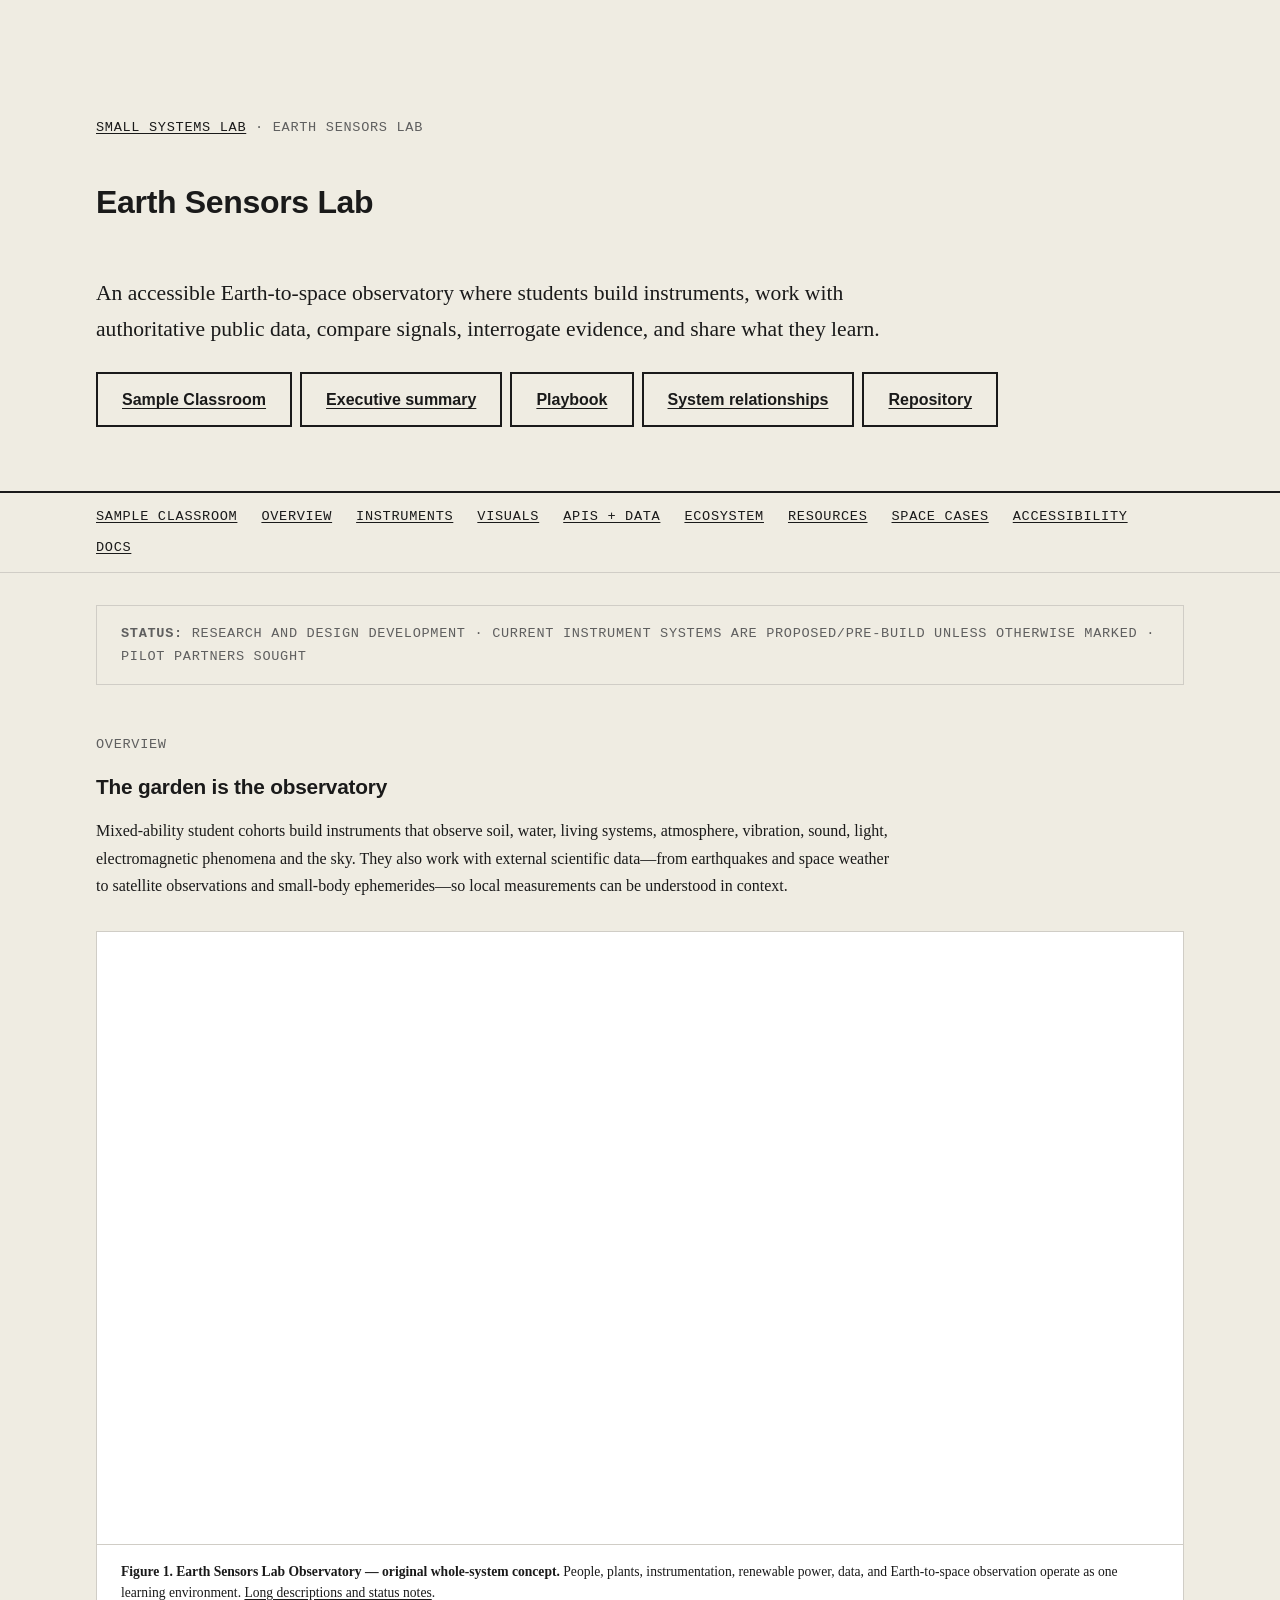
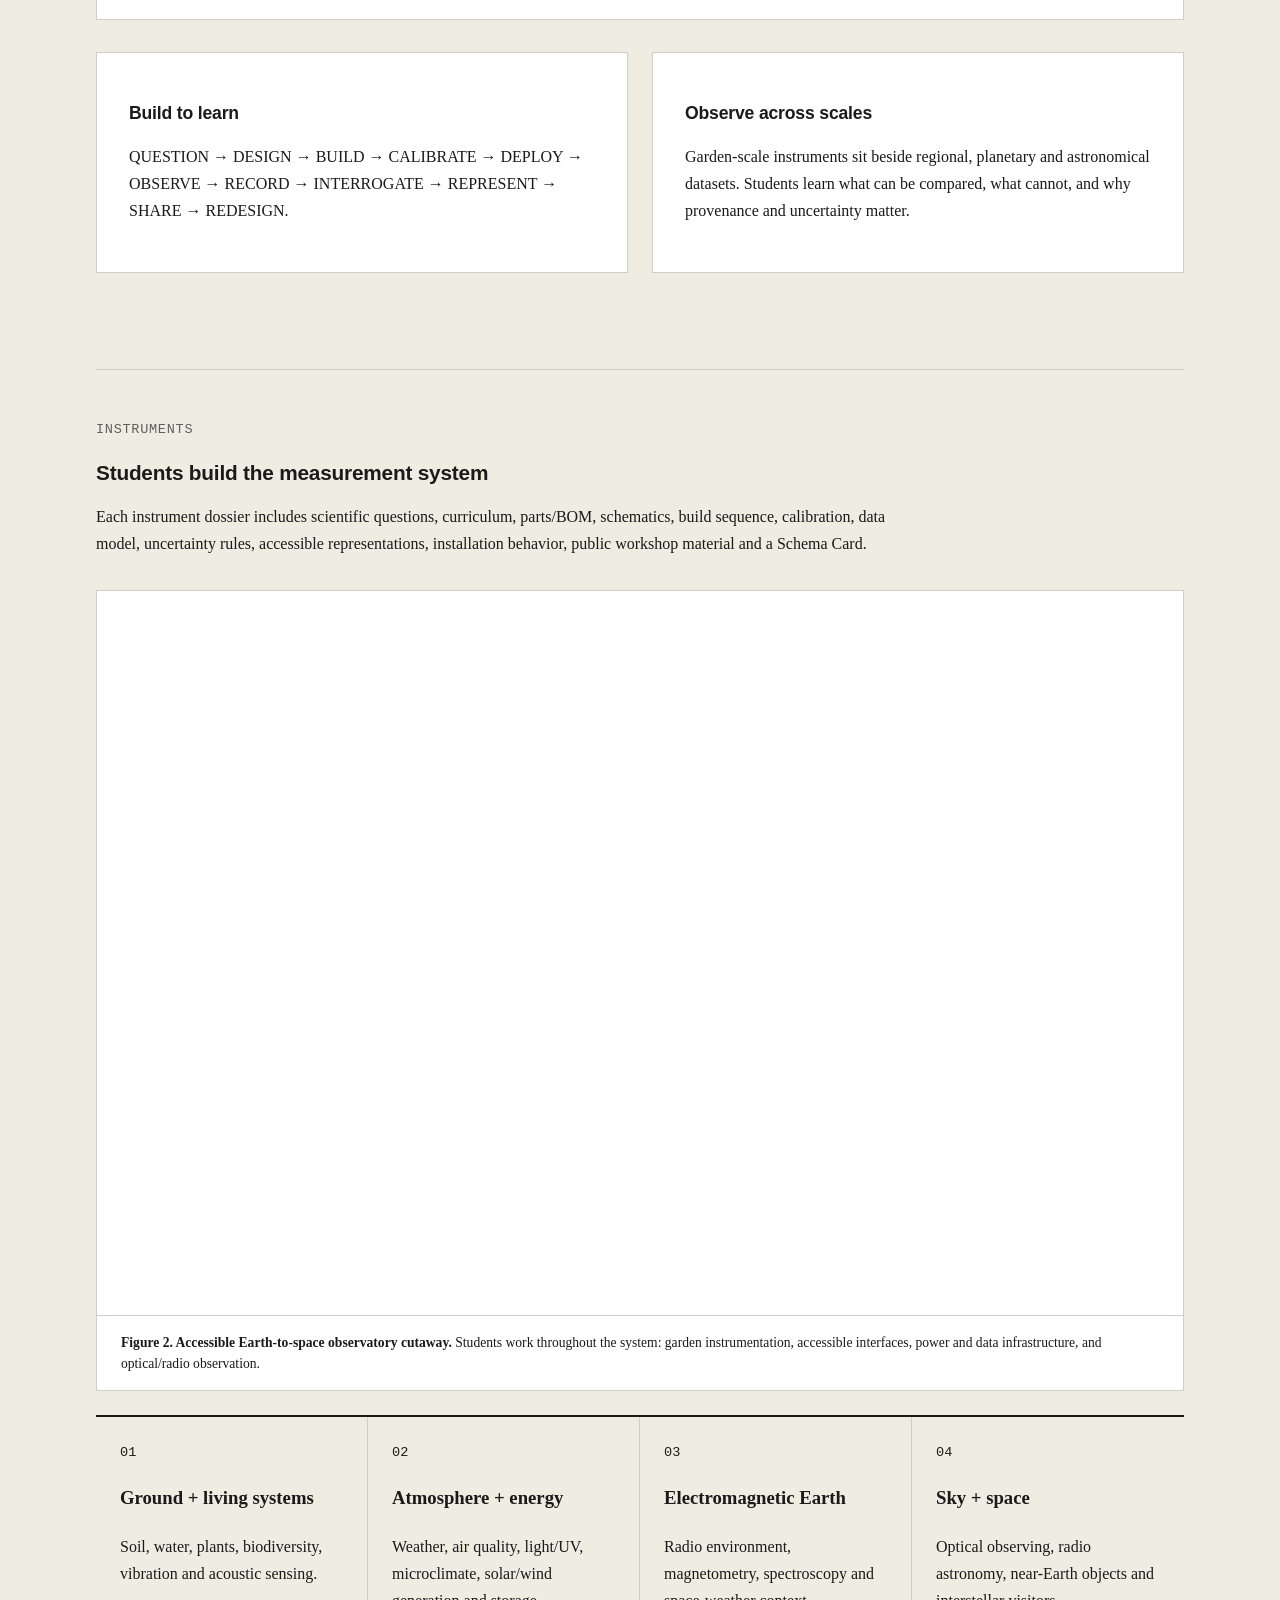
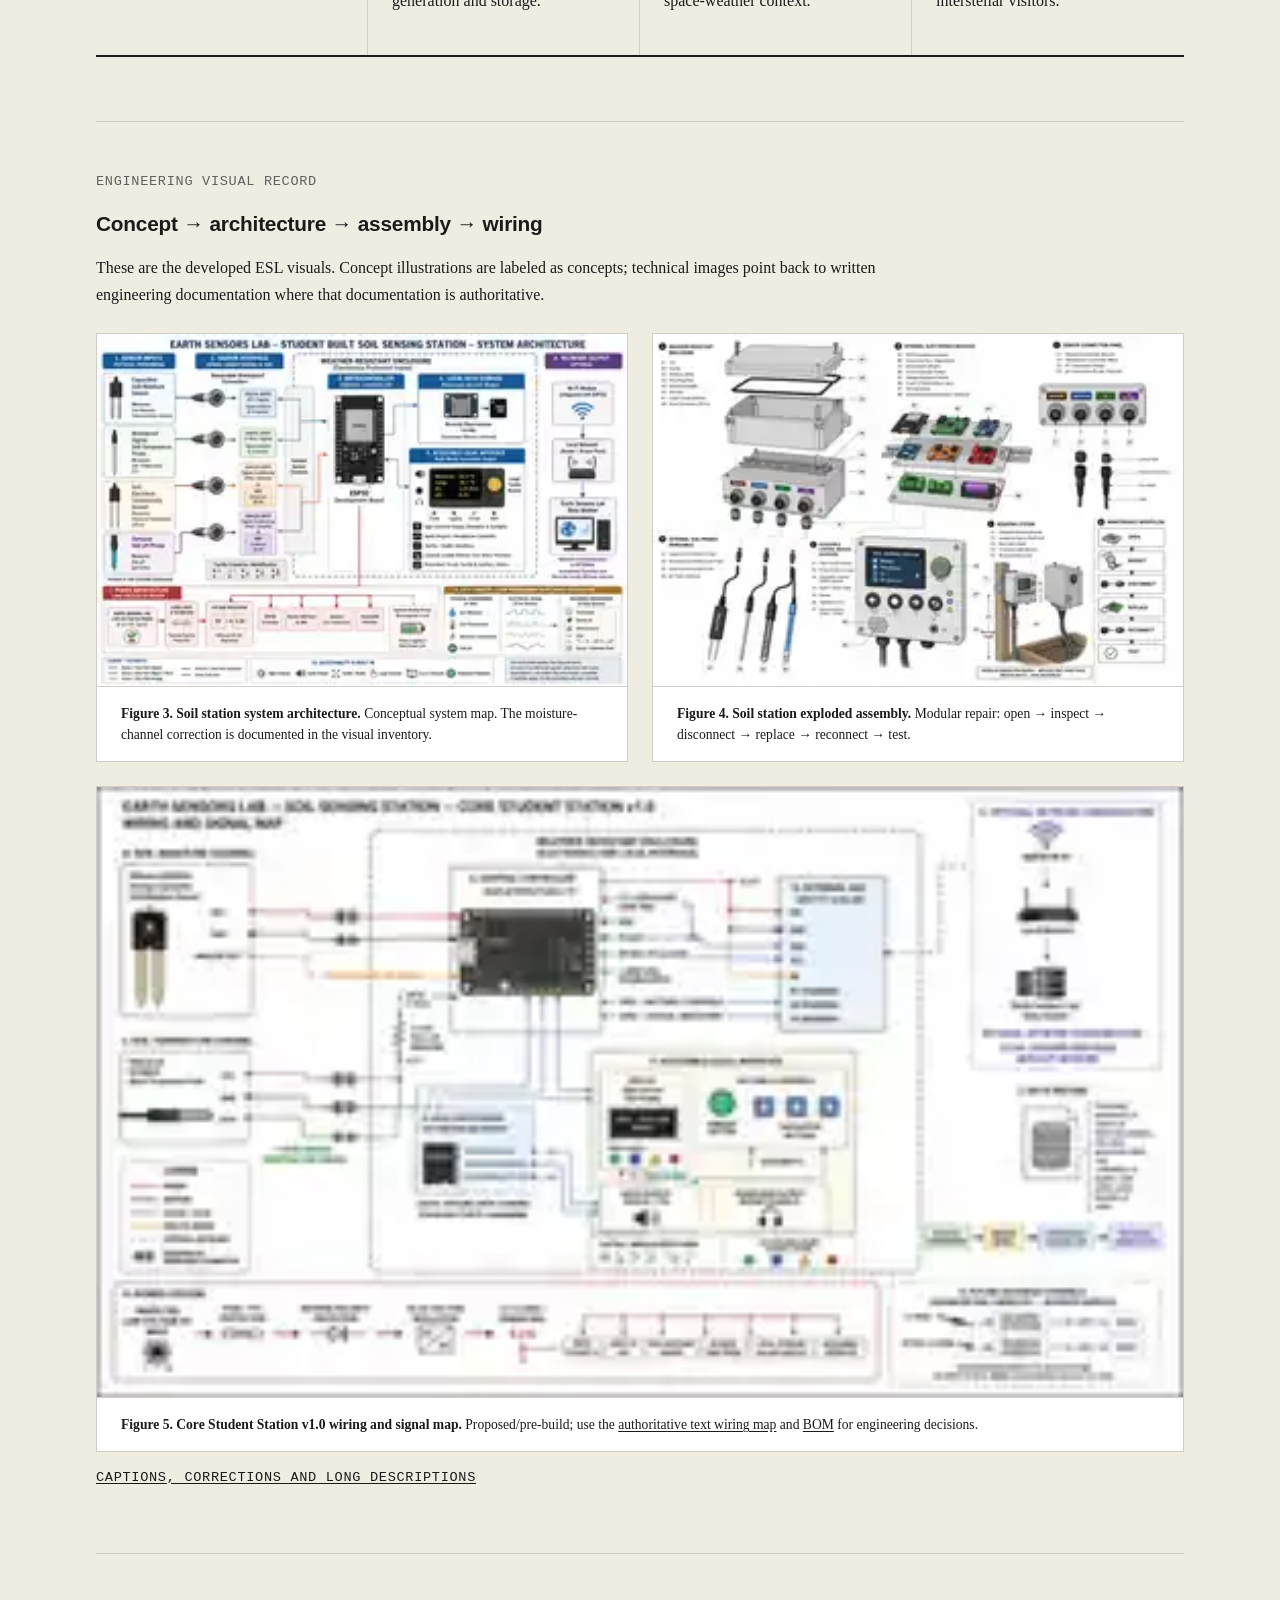
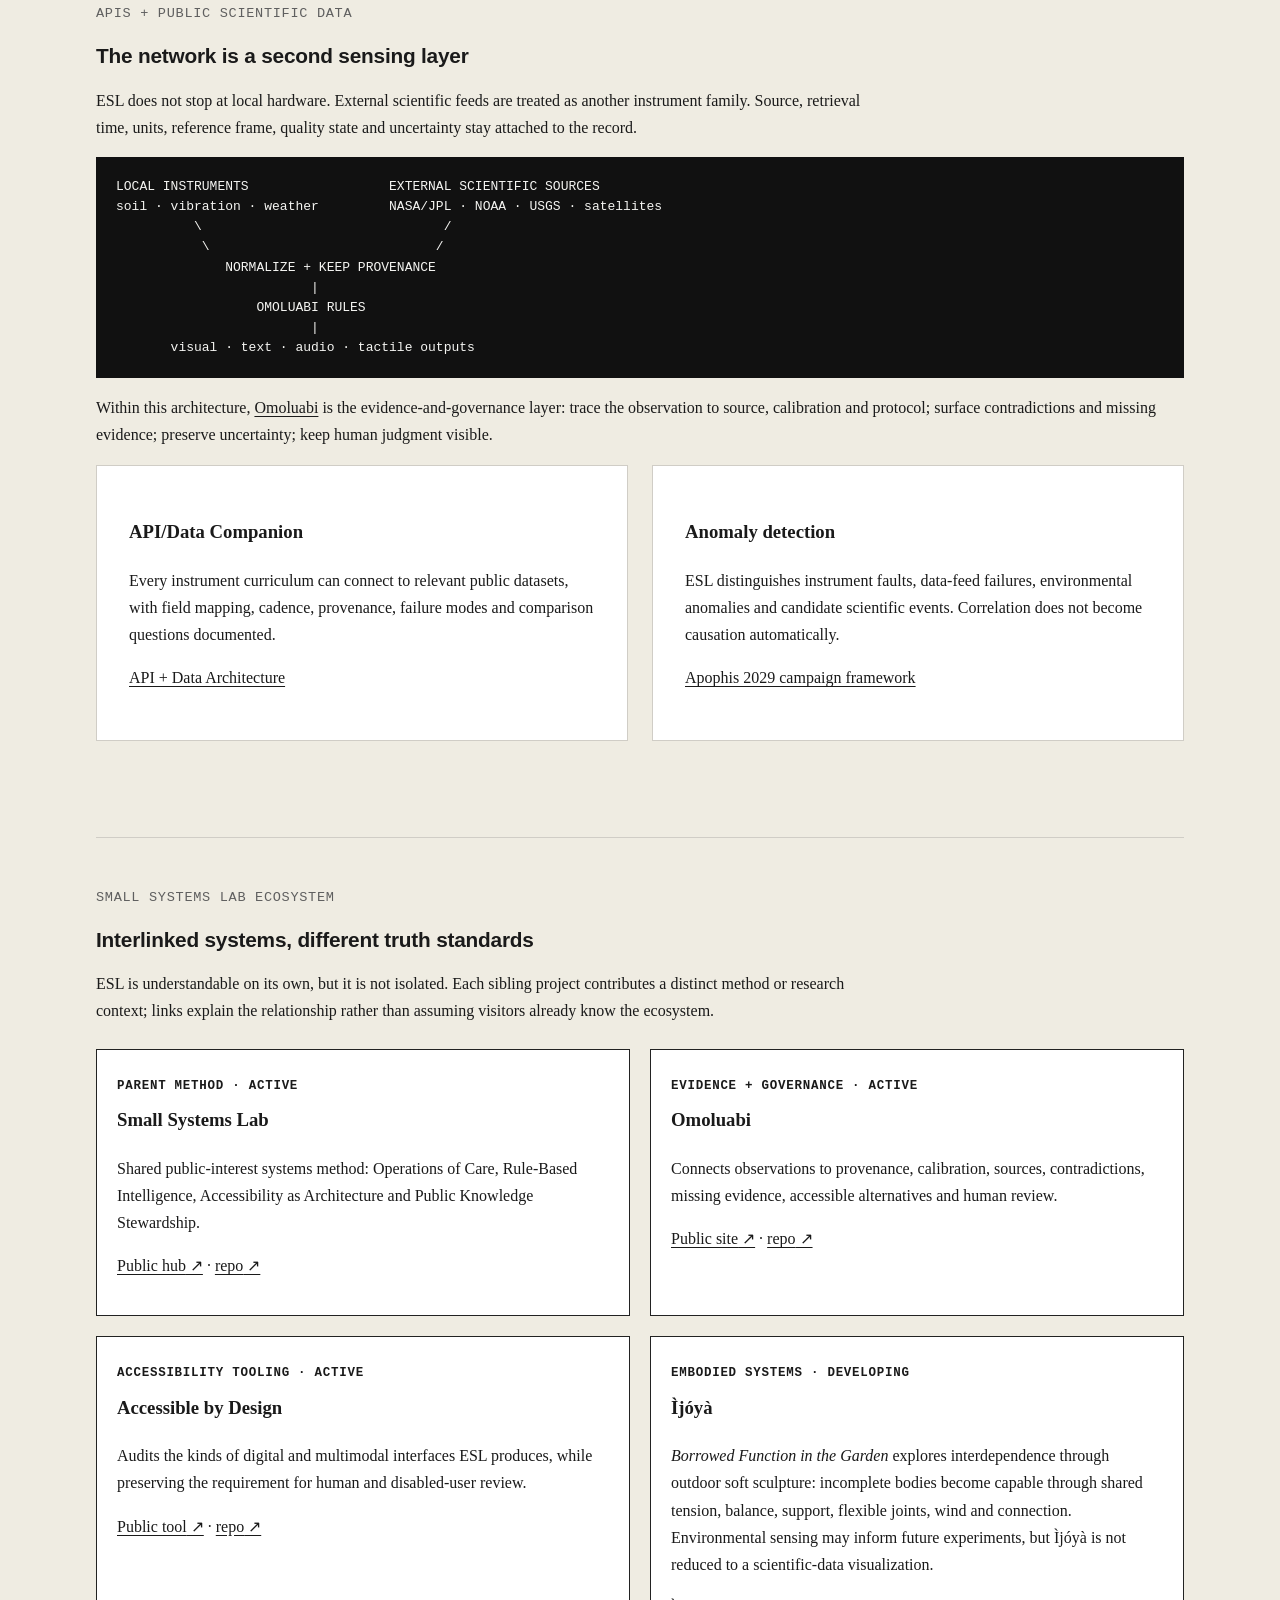
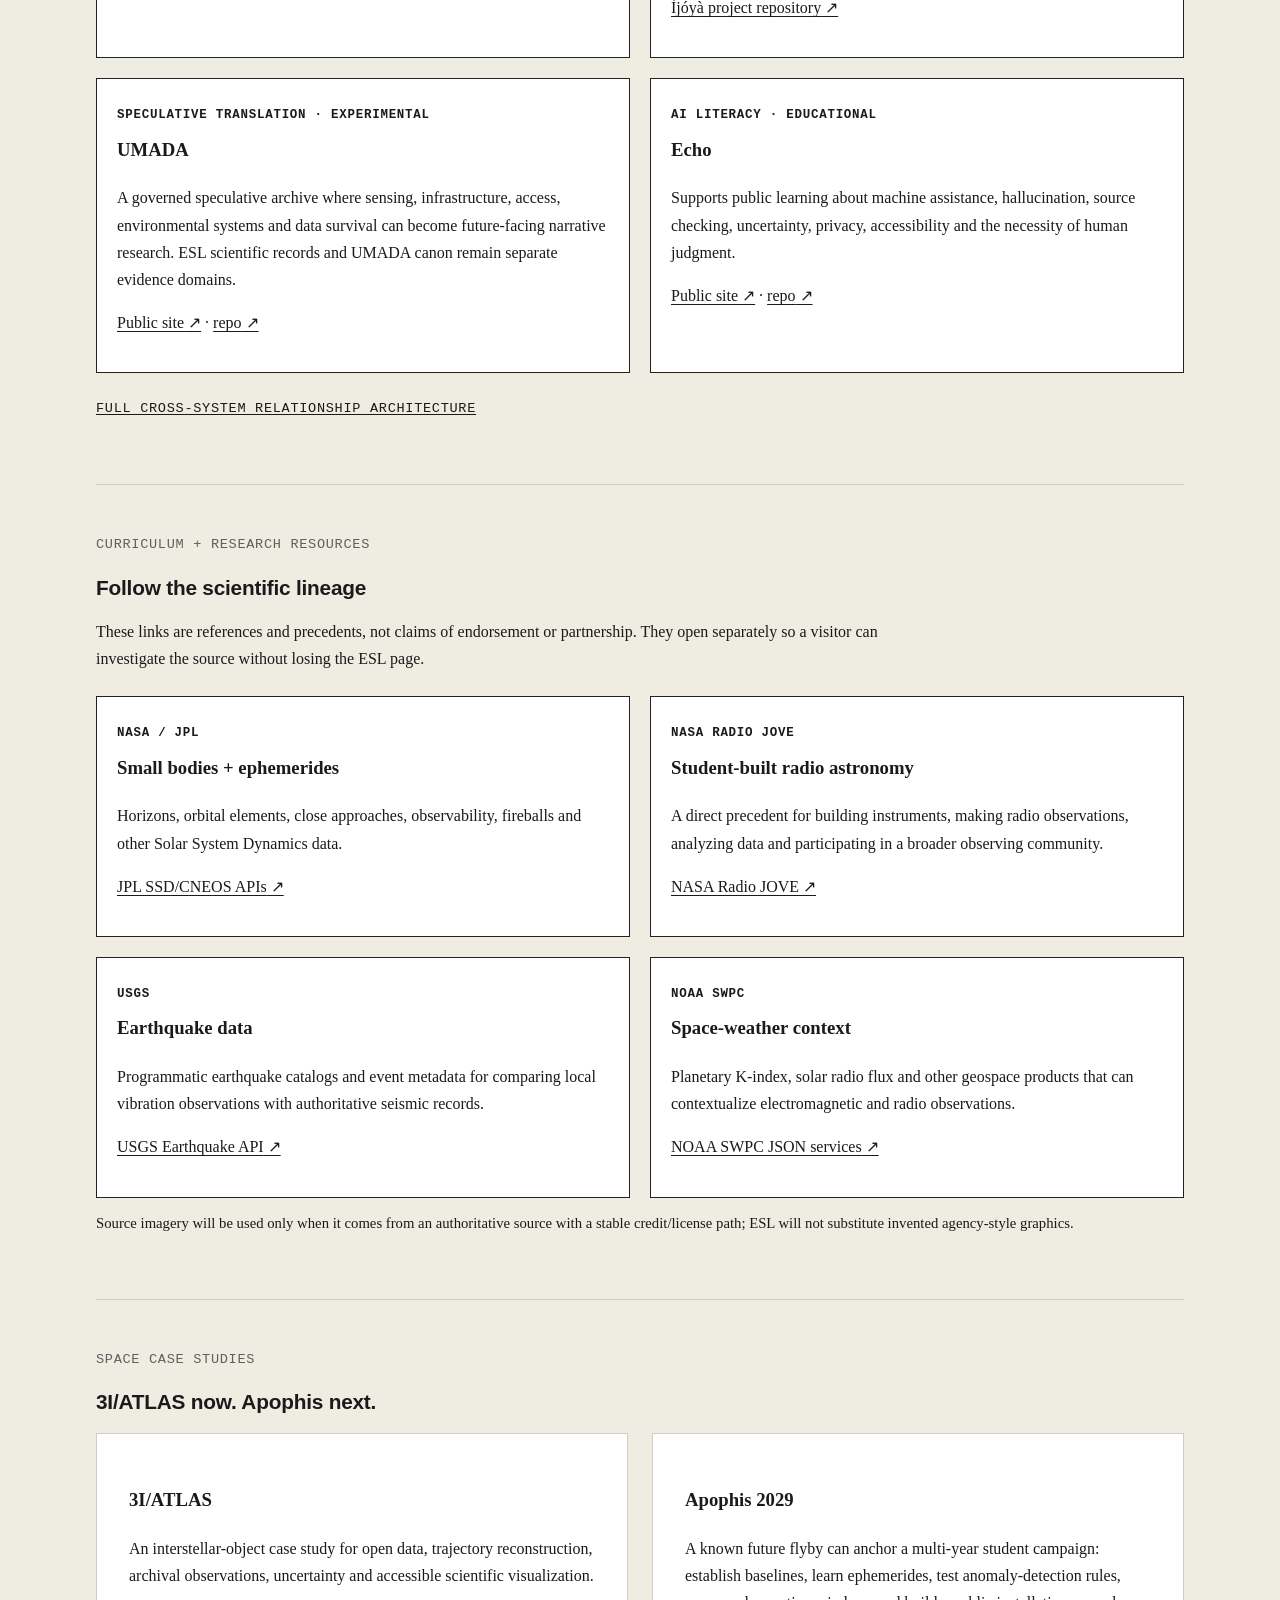
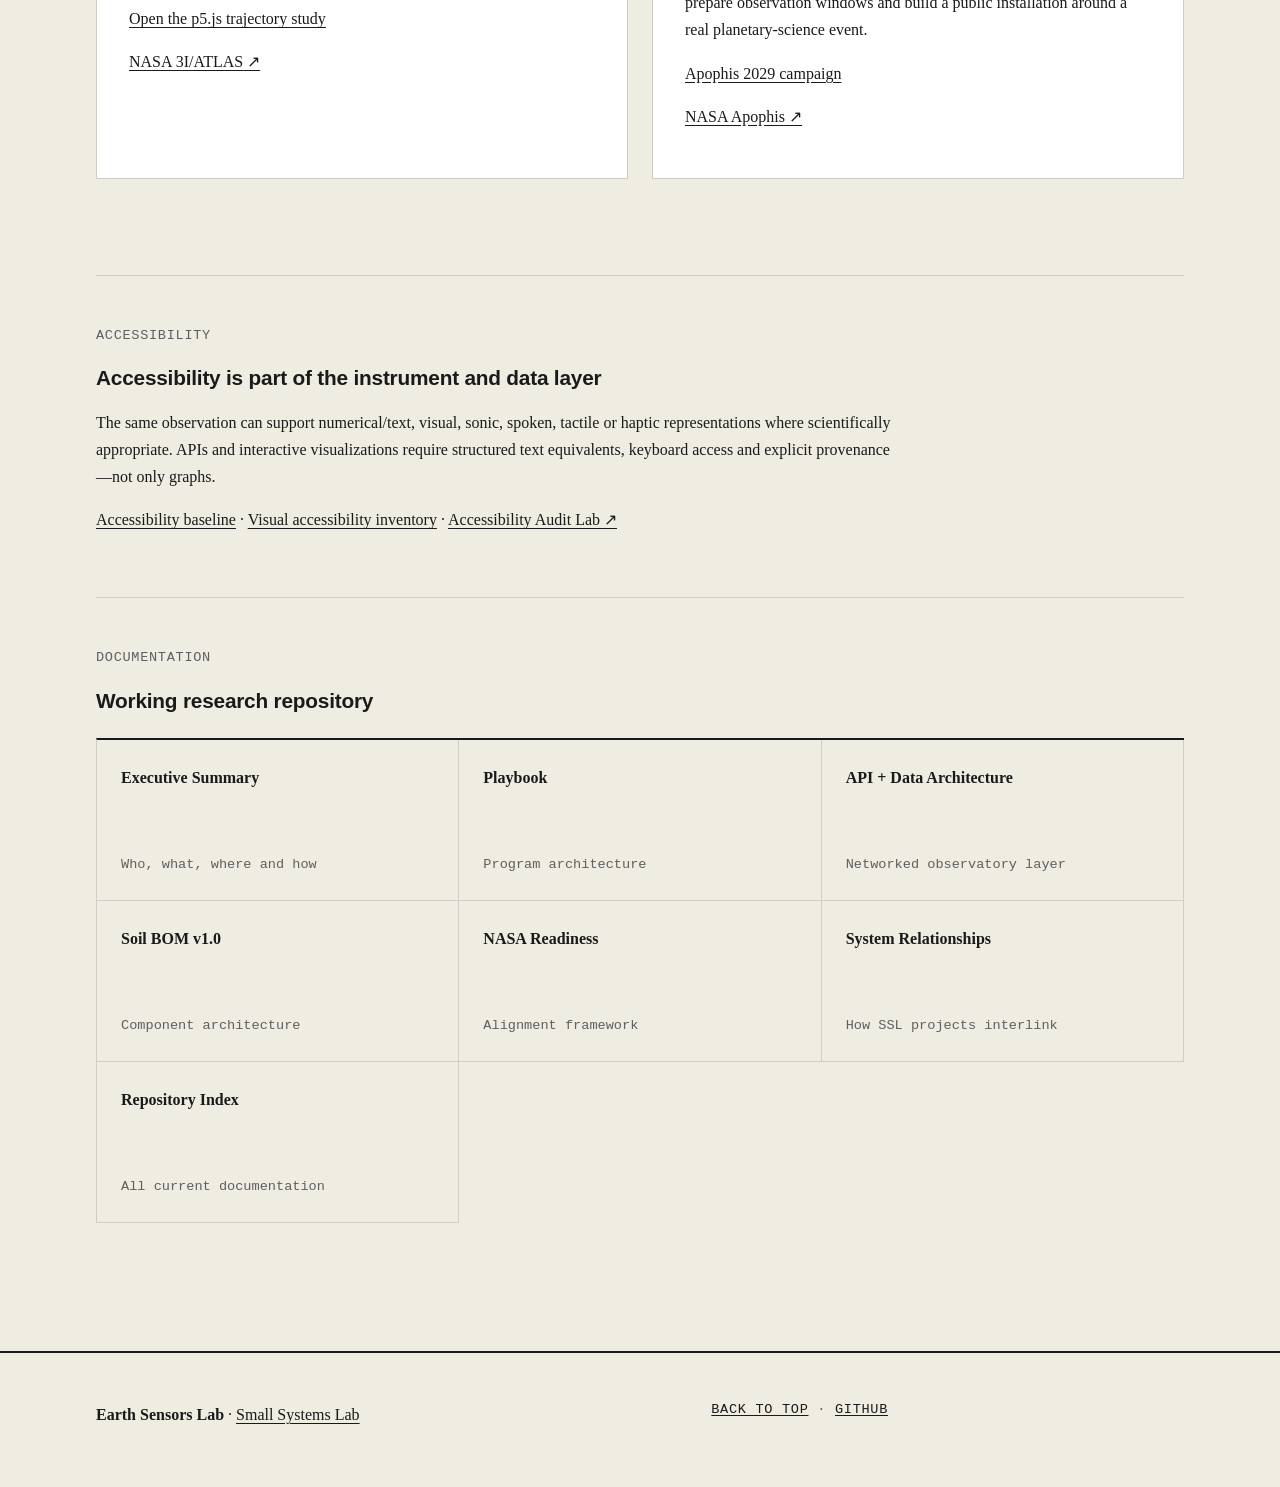
==== commit 77e60bc9: "Link Sample Classroom from homepage" ====
--- a/index.html
+++ b/index.html
@@ -30,7 +30,8 @@
     <h1 class="text-h1">Earth Sensors Lab</h1>
     <p class="hero-deck text-body">An accessible Earth-to-space observatory where students build instruments, work with authoritative public data, compare signals, interrogate evidence, and share what they learn.</p>
     <div class="hero-actions">
-      <a class="btn" href="EXECUTIVE_SUMMARY.md">Executive summary</a>
+      <a class="btn" href="sample-classroom.html">Sample Classroom</a>
+      <a class="btn btn-secondary" href="EXECUTIVE_SUMMARY.md">Executive summary</a>
       <a class="btn btn-secondary" href="PLAYBOOK.md">Playbook</a>
       <a class="btn btn-secondary" href="docs/SYSTEM-RELATIONSHIPS.md">System relationships</a>
       <a class="btn btn-secondary" href="https://github.com/ukadike/Earth-Sensors-Lab">Repository</a>
@@ -38,7 +39,7 @@
   </div>
 </header>
 <nav class="site-nav" aria-label="Primary"><div class="wrap"><ul>
-  <li><a href="#overview">Overview</a></li><li><a href="#instruments">Instruments</a></li><li><a href="#visuals">Visuals</a></li><li><a href="#data">APIs + Data</a></li><li><a href="#ecosystem">Ecosystem</a></li><li><a href="#resources">Resources</a></li><li><a href="#space">Space Cases</a></li><li><a href="#accessibility">Accessibility</a></li><li><a href="#documentation">Docs</a></li>
+  <li><a href="sample-classroom.html">Sample Classroom</a></li><li><a href="#overview">Overview</a></li><li><a href="#instruments">Instruments</a></li><li><a href="#visuals">Visuals</a></li><li><a href="#data">APIs + Data</a></li><li><a href="#ecosystem">Ecosystem</a></li><li><a href="#resources">Resources</a></li><li><a href="#space">Space Cases</a></li><li><a href="#accessibility">Accessibility</a></li><li><a href="#documentation">Docs</a></li>
 </ul></div></nav>
 <main id="main" class="wrap">
 <section class="status-strip"><p class="text-meta"><strong>Status:</strong> research and design development · current instrument systems are proposed/pre-build unless otherwise marked · pilot partners sought</p></section>
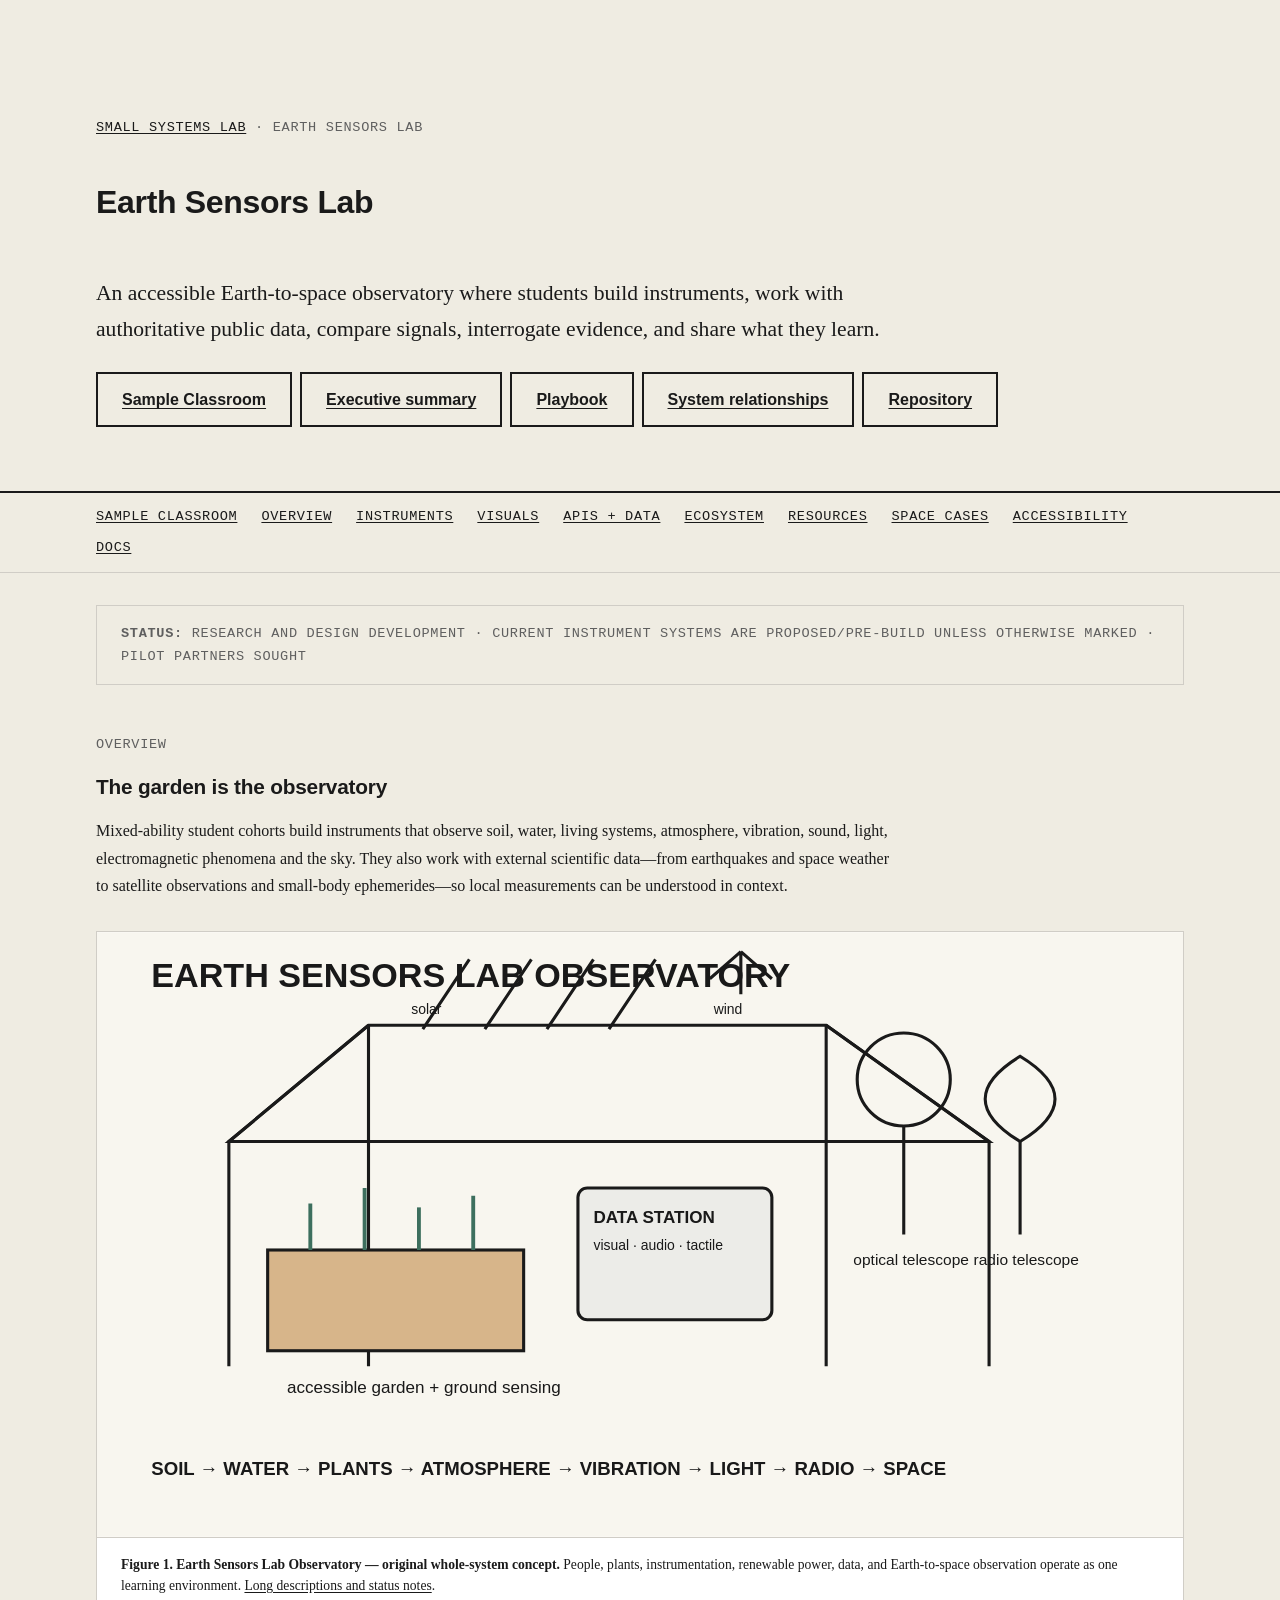
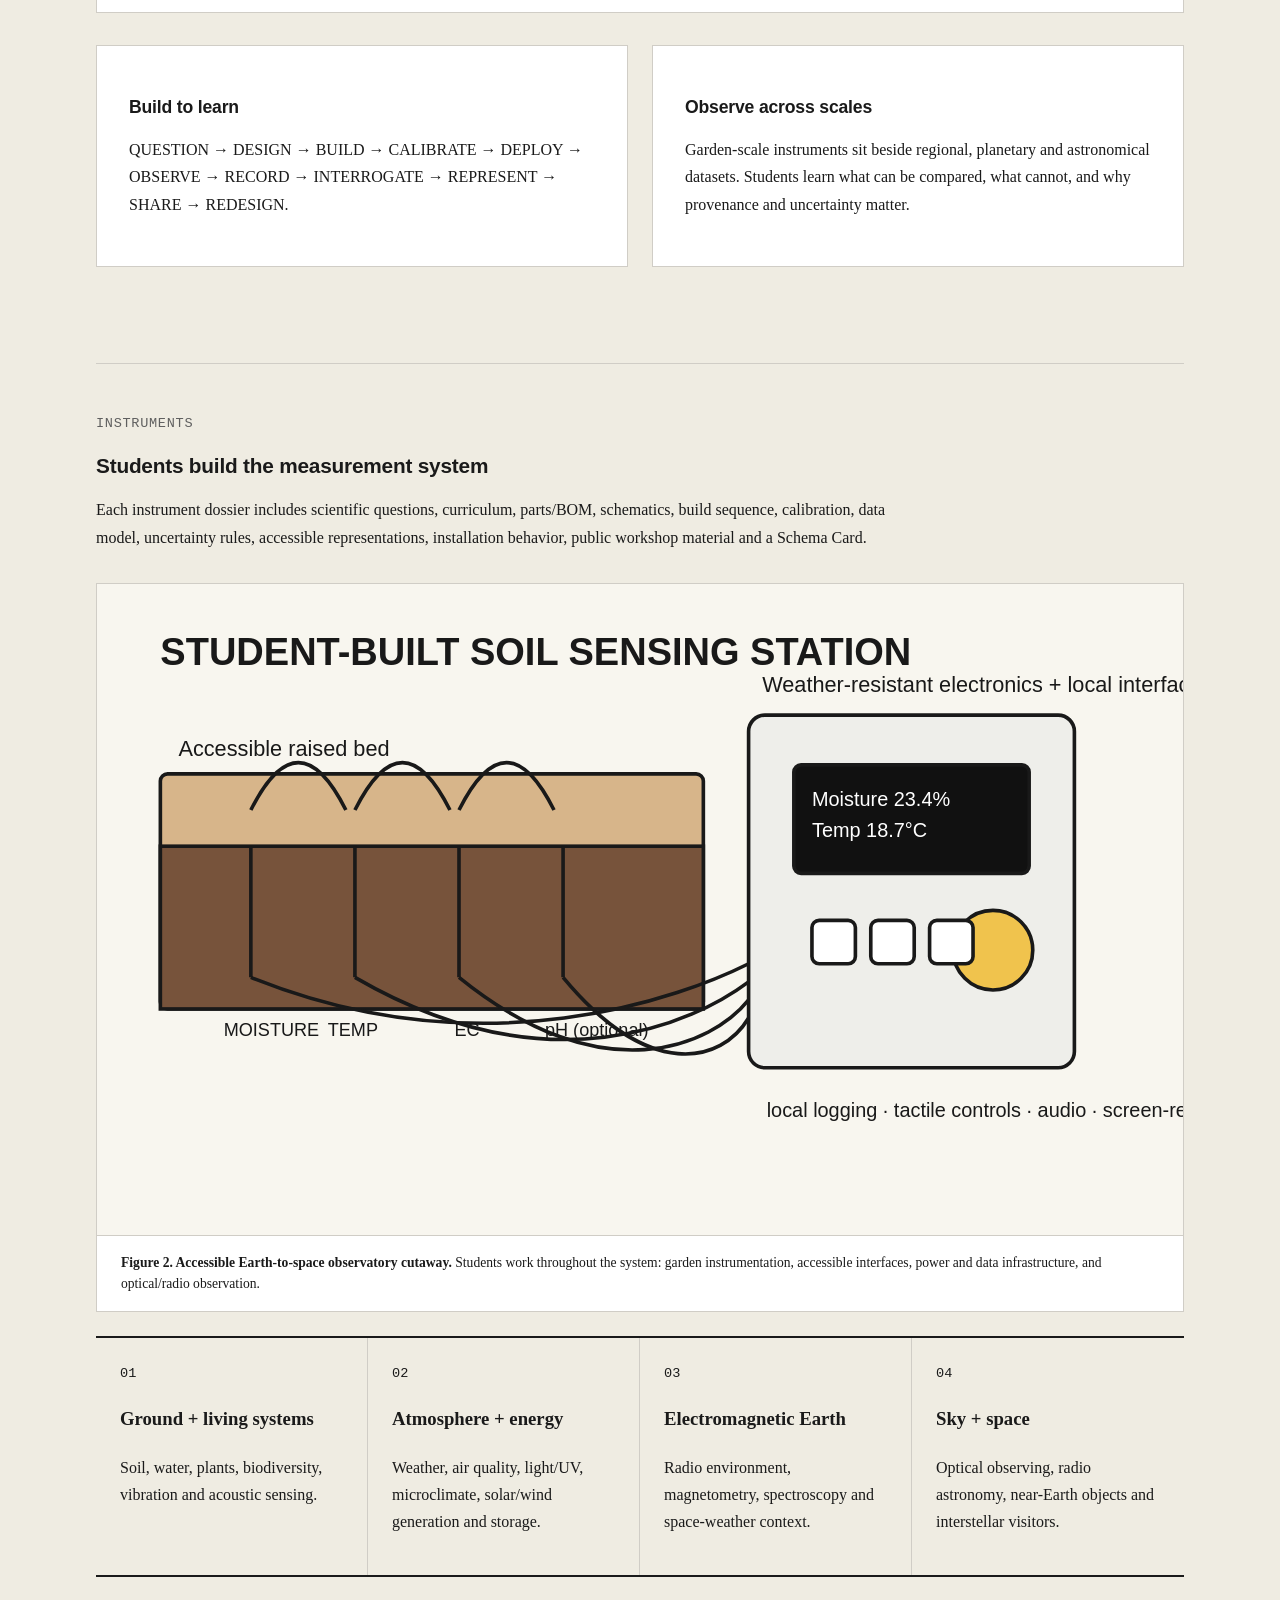
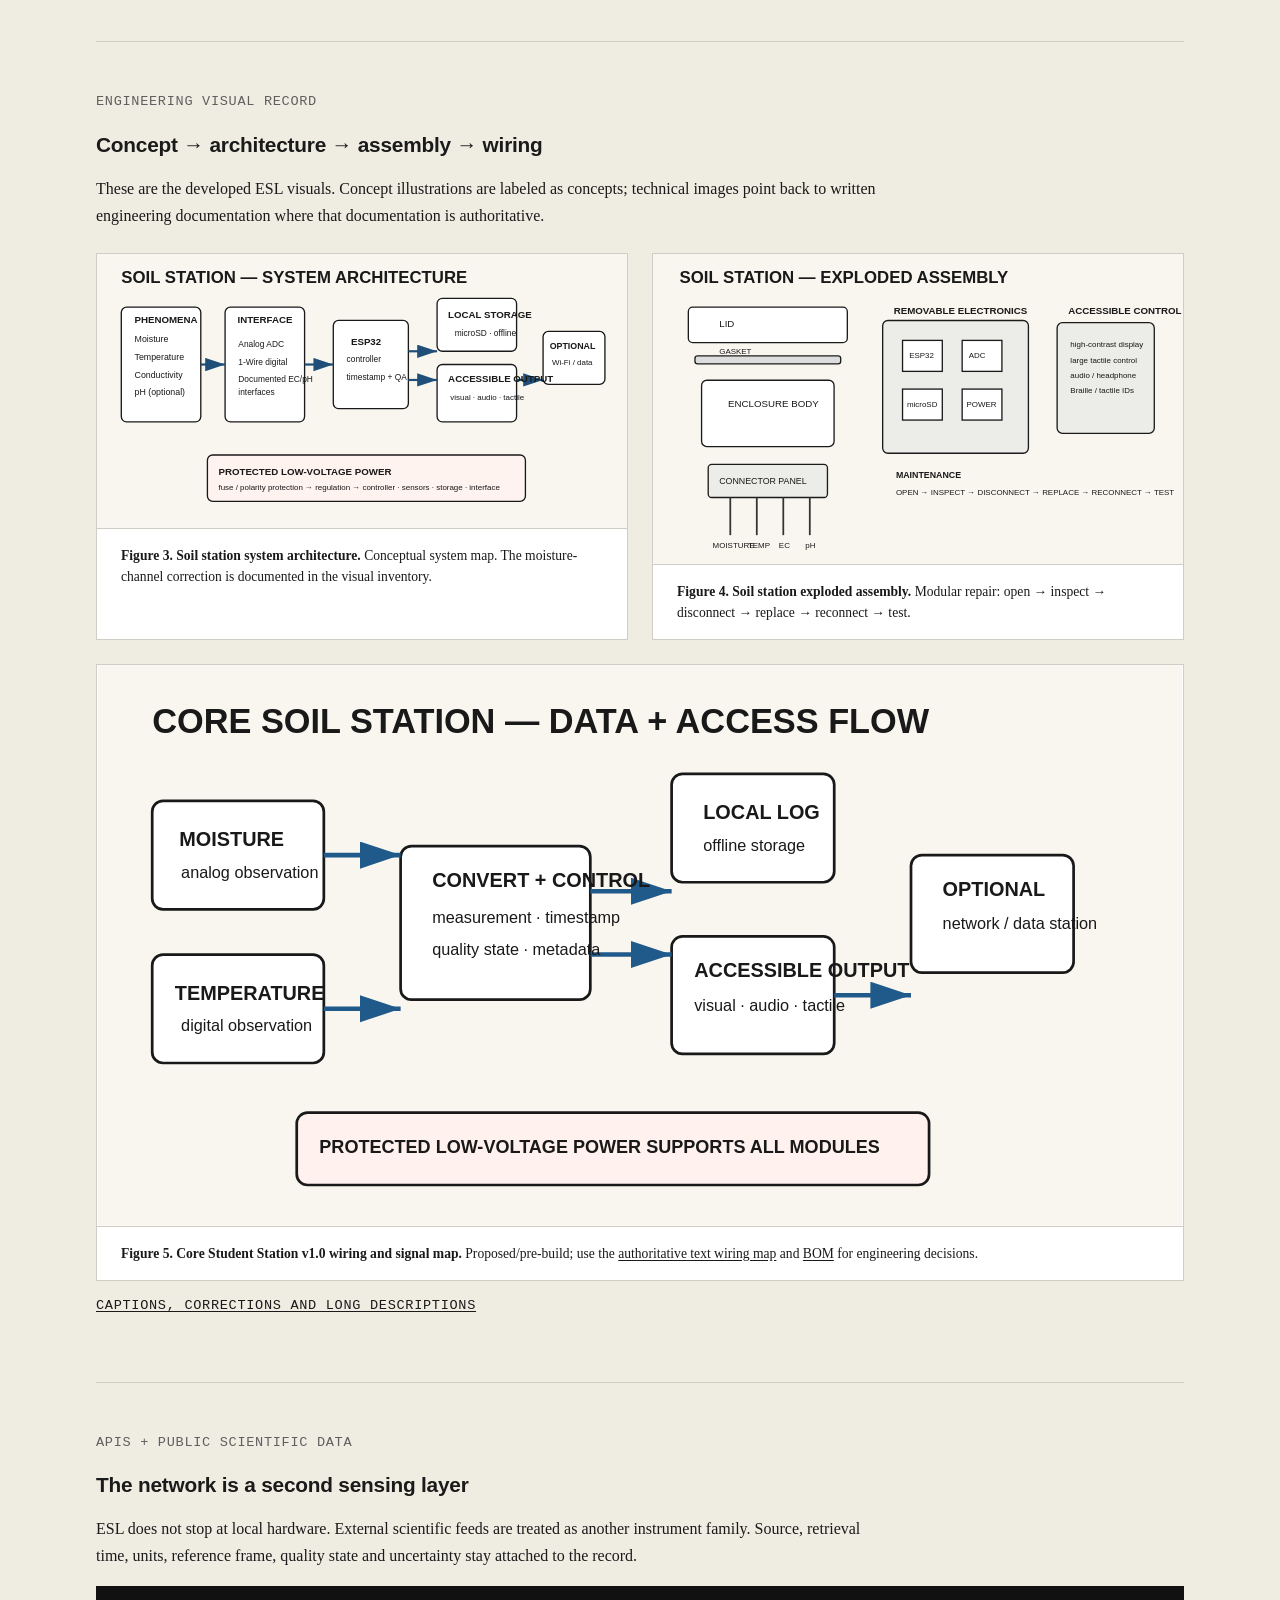
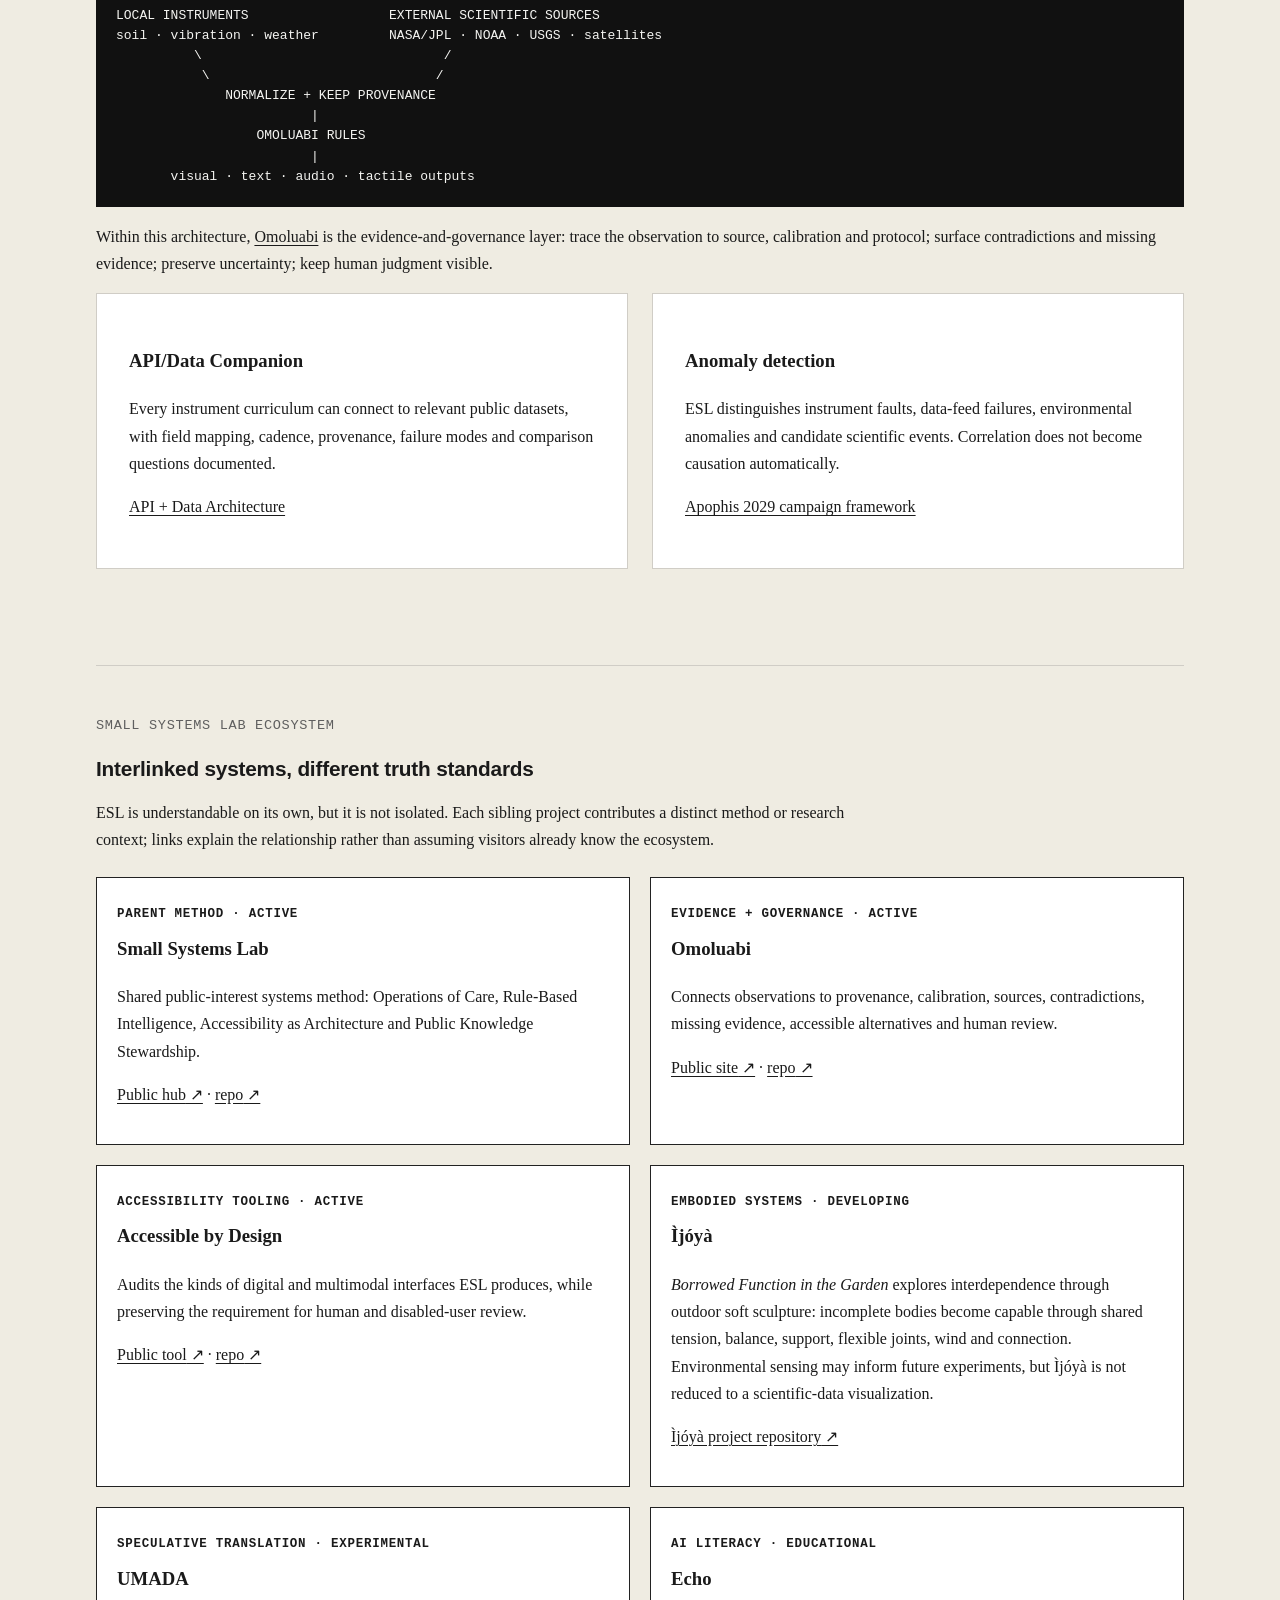
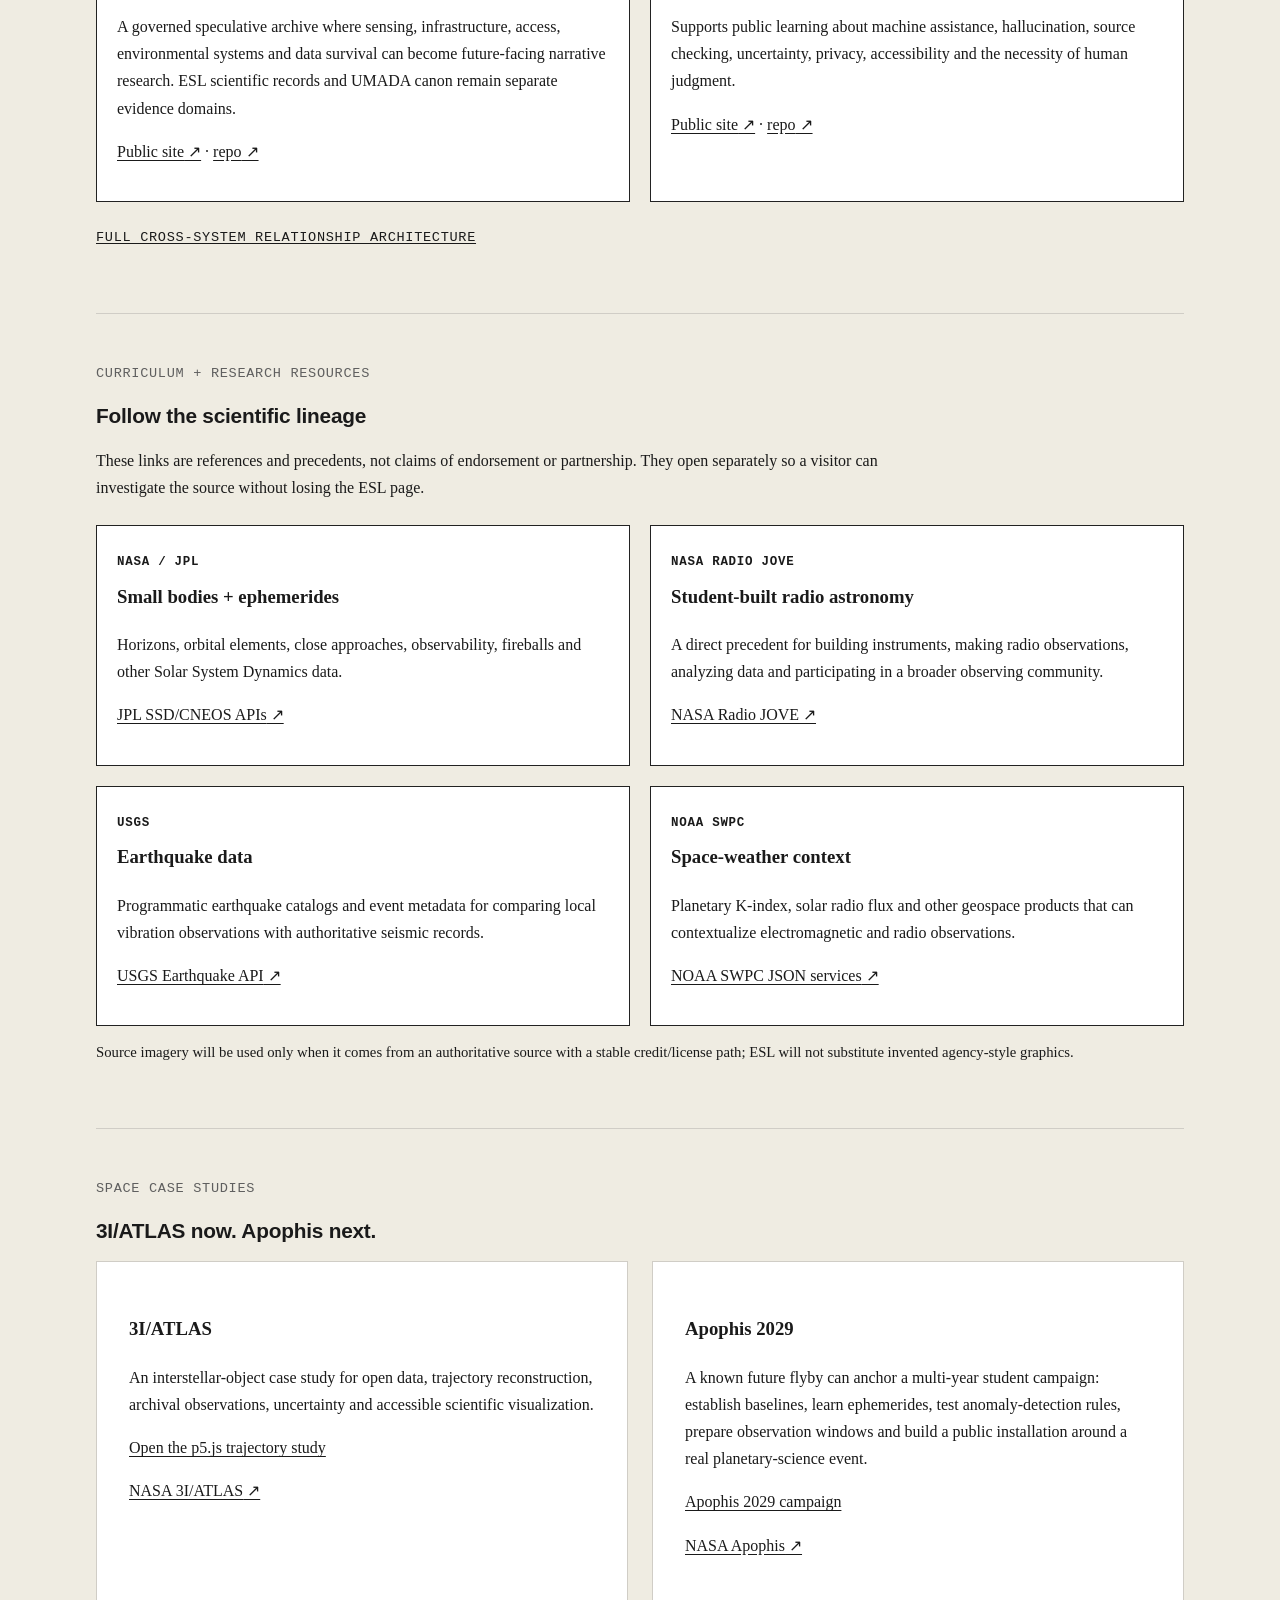
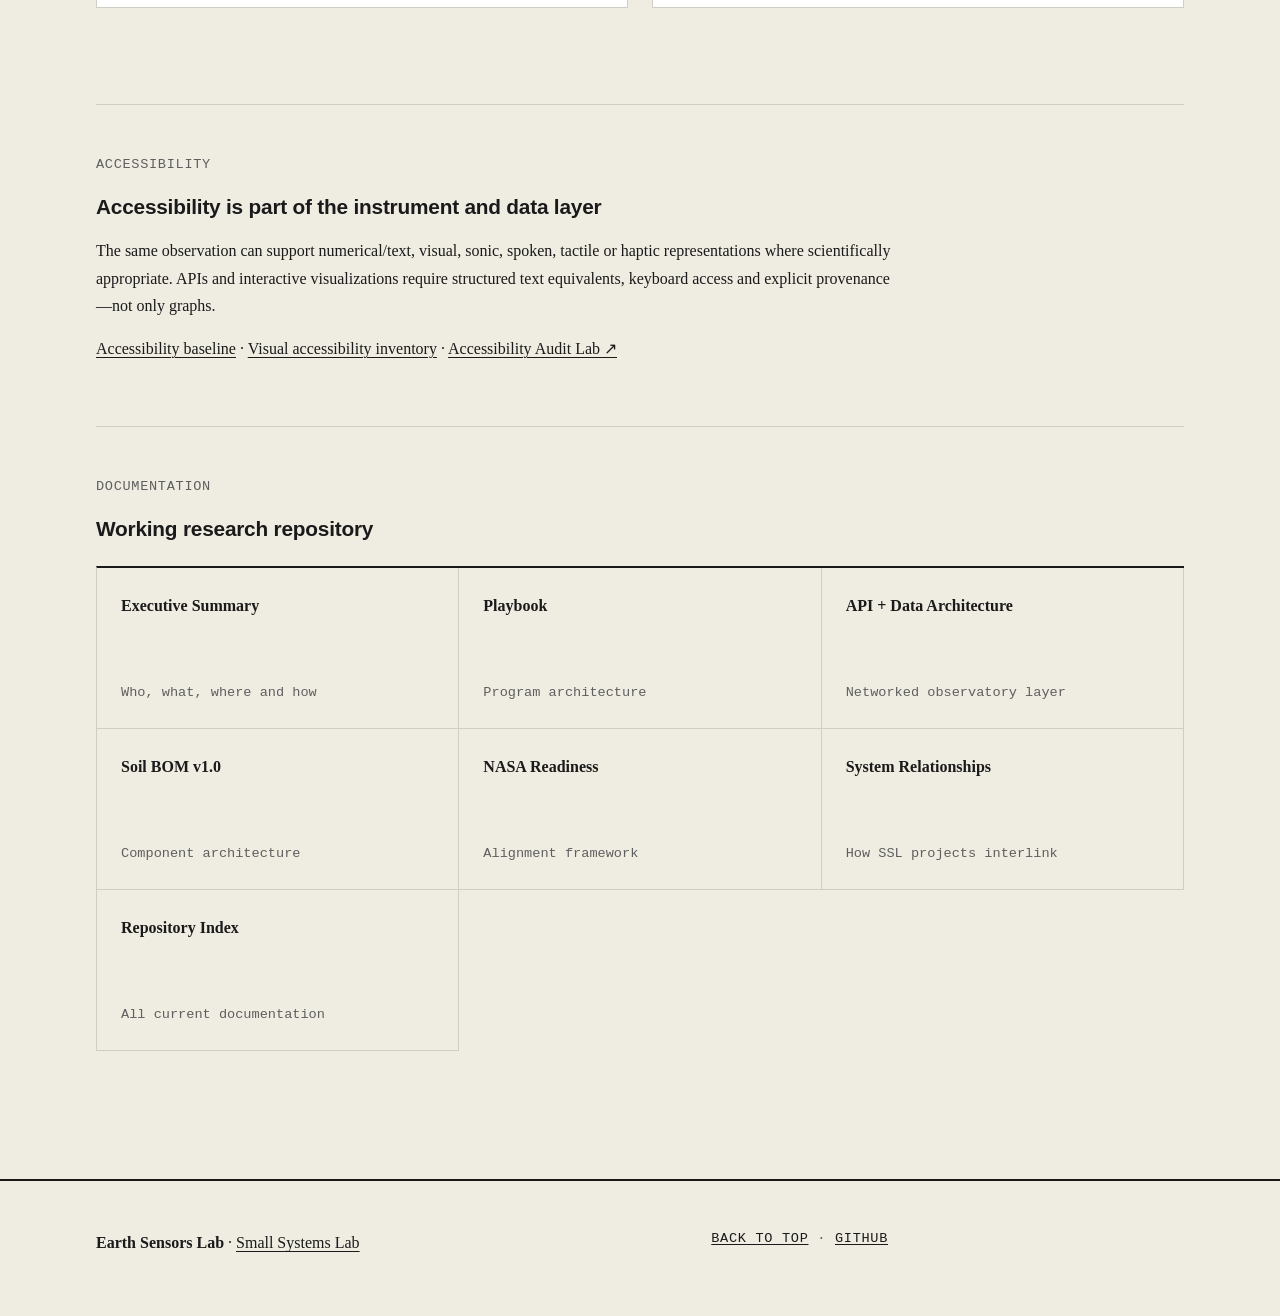
==== commit e200f22f: "Display working SVG diagrams across homepage" ====
--- a/index.html
+++ b/index.html
@@ -49,7 +49,7 @@
   <h2 class="text-h2">The garden is the observatory</h2>
   <p class="text-body section-intro">Mixed-ability student cohorts build instruments that observe soil, water, living systems, atmosphere, vibration, sound, light, electromagnetic phenomena and the sky. They also work with external scientific data—from earthquakes and space weather to satellite observations and small-body ephemerides—so local measurements can be understood in context.</p>
   <figure class="hero-figure">
-    <img src="assets/visuals/visual-01-observatory.webp" loading="eager" alt="Hand-drawn Earth Sensors Lab observatory concept showing an accessible greenhouse, students, environmental sensors, solar panels, wind generation, rainwater harvesting, energy storage, an optical telescope and a radio telescope.">
+    <img src="assets/visuals/visual-01-observatory.svg" loading="eager" alt="Hand-drawn Earth Sensors Lab observatory concept showing an accessible greenhouse, students, environmental sensors, solar panels, wind generation, rainwater harvesting, energy storage, an optical telescope and a radio telescope.">
     <figcaption><strong>Figure 1. Earth Sensors Lab Observatory — original whole-system concept.</strong> People, plants, instrumentation, renewable power, data, and Earth-to-space observation operate as one learning environment. <a href="docs/VISUALS.md">Long descriptions and status notes</a>.</figcaption>
   </figure>
   <div class="grid-2 overview-grid">
@@ -64,7 +64,7 @@
   <h2 class="text-h2">Students build the measurement system</h2>
   <p class="text-body section-intro">Each instrument dossier includes scientific questions, curriculum, parts/BOM, schematics, build sequence, calibration, data model, uncertainty rules, accessible representations, installation behavior, public workshop material and a Schema Card.</p>
   <figure class="hero-figure">
-    <img src="assets/visuals/visual-02-soil-station.webp" loading="lazy" alt="Detailed Earth Sensors Lab observatory cutaway showing students, including wheelchair users, building and operating garden sensors, accessible data stations, renewable power, underground sensing, an optical telescope and a radio dish.">
+    <img src="assets/visuals/visual-02-soil-station.svg" loading="lazy" alt="Detailed Earth Sensors Lab observatory cutaway showing students, including wheelchair users, building and operating garden sensors, accessible data stations, renewable power, underground sensing, an optical telescope and a radio dish.">
     <figcaption><strong>Figure 2. Accessible Earth-to-space observatory cutaway.</strong> Students work throughout the system: garden instrumentation, accessible interfaces, power and data infrastructure, and optical/radio observation.</figcaption>
   </figure>
   <div class="instrument-ladder">
@@ -82,15 +82,15 @@
   <p class="text-body section-intro">These are the developed ESL visuals. Concept illustrations are labeled as concepts; technical images point back to written engineering documentation where that documentation is authoritative.</p>
   <div class="figure-grid">
     <figure class="technical-figure">
-      <img src="assets/visuals/visual-03-soil-system-architecture.webp" loading="lazy" alt="Soil sensing station system architecture showing separate soil moisture, temperature, conductivity and optional pH probes; signal interfaces; ESP32 controller; microSD storage; accessible local output; optional networking; and low-voltage power.">
+      <img src="assets/visuals/visual-03-soil-system-architecture.svg" loading="lazy" alt="Soil sensing station system architecture showing separate soil moisture, temperature, conductivity and optional pH probes; signal interfaces; ESP32 controller; microSD storage; accessible local output; optional networking; and low-voltage power.">
       <figcaption><strong>Figure 3. Soil station system architecture.</strong> Conceptual system map. The moisture-channel correction is documented in the visual inventory.</figcaption>
     </figure>
     <figure class="technical-figure">
-      <img src="assets/visuals/visual-04-soil-exploded-assembly.webp" loading="lazy" alt="Exploded soil-station assembly showing the weather-resistant enclosure, gasket, mounting plate, replaceable electronics modules, labeled probe connectors, accessible control module, mounting system and maintenance workflow.">
+      <img src="assets/visuals/visual-04-soil-exploded-assembly.svg" loading="lazy" alt="Exploded soil-station assembly showing the weather-resistant enclosure, gasket, mounting plate, replaceable electronics modules, labeled probe connectors, accessible control module, mounting system and maintenance workflow.">
       <figcaption><strong>Figure 4. Soil station exploded assembly.</strong> Modular repair: open → inspect → disconnect → replace → reconnect → test.</figcaption>
     </figure>
     <figure class="technical-figure figure-wide">
-      <img src="assets/visuals/visual-05-soil-wiring-signal-map.webp" loading="lazy" alt="Core Student Soil Sensing Station wiring and signal map showing the analog moisture channel, DS18B20 one-wire temperature channel, ADS1115 ADC, ESP32 Feather V2, microSD logging, accessible controls and audio, optional Wi-Fi and protected low-voltage power.">
+      <img src="assets/visuals/visual-05-soil-data-flow.svg" loading="lazy" alt="Core Soil Sensing Station data flow showing moisture and temperature sensors feeding conversion and control, local storage, accessible output, optional networking and protected low-voltage power.">
       <figcaption><strong>Figure 5. Core Student Station v1.0 wiring and signal map.</strong> Proposed/pre-build; use the <a href="hardware/soil-sensing-station-wiring-v1.md">authoritative text wiring map</a> and <a href="hardware/soil-sensing-station-bom-v1.md">BOM</a> for engineering decisions.</figcaption>
     </figure>
   </div>
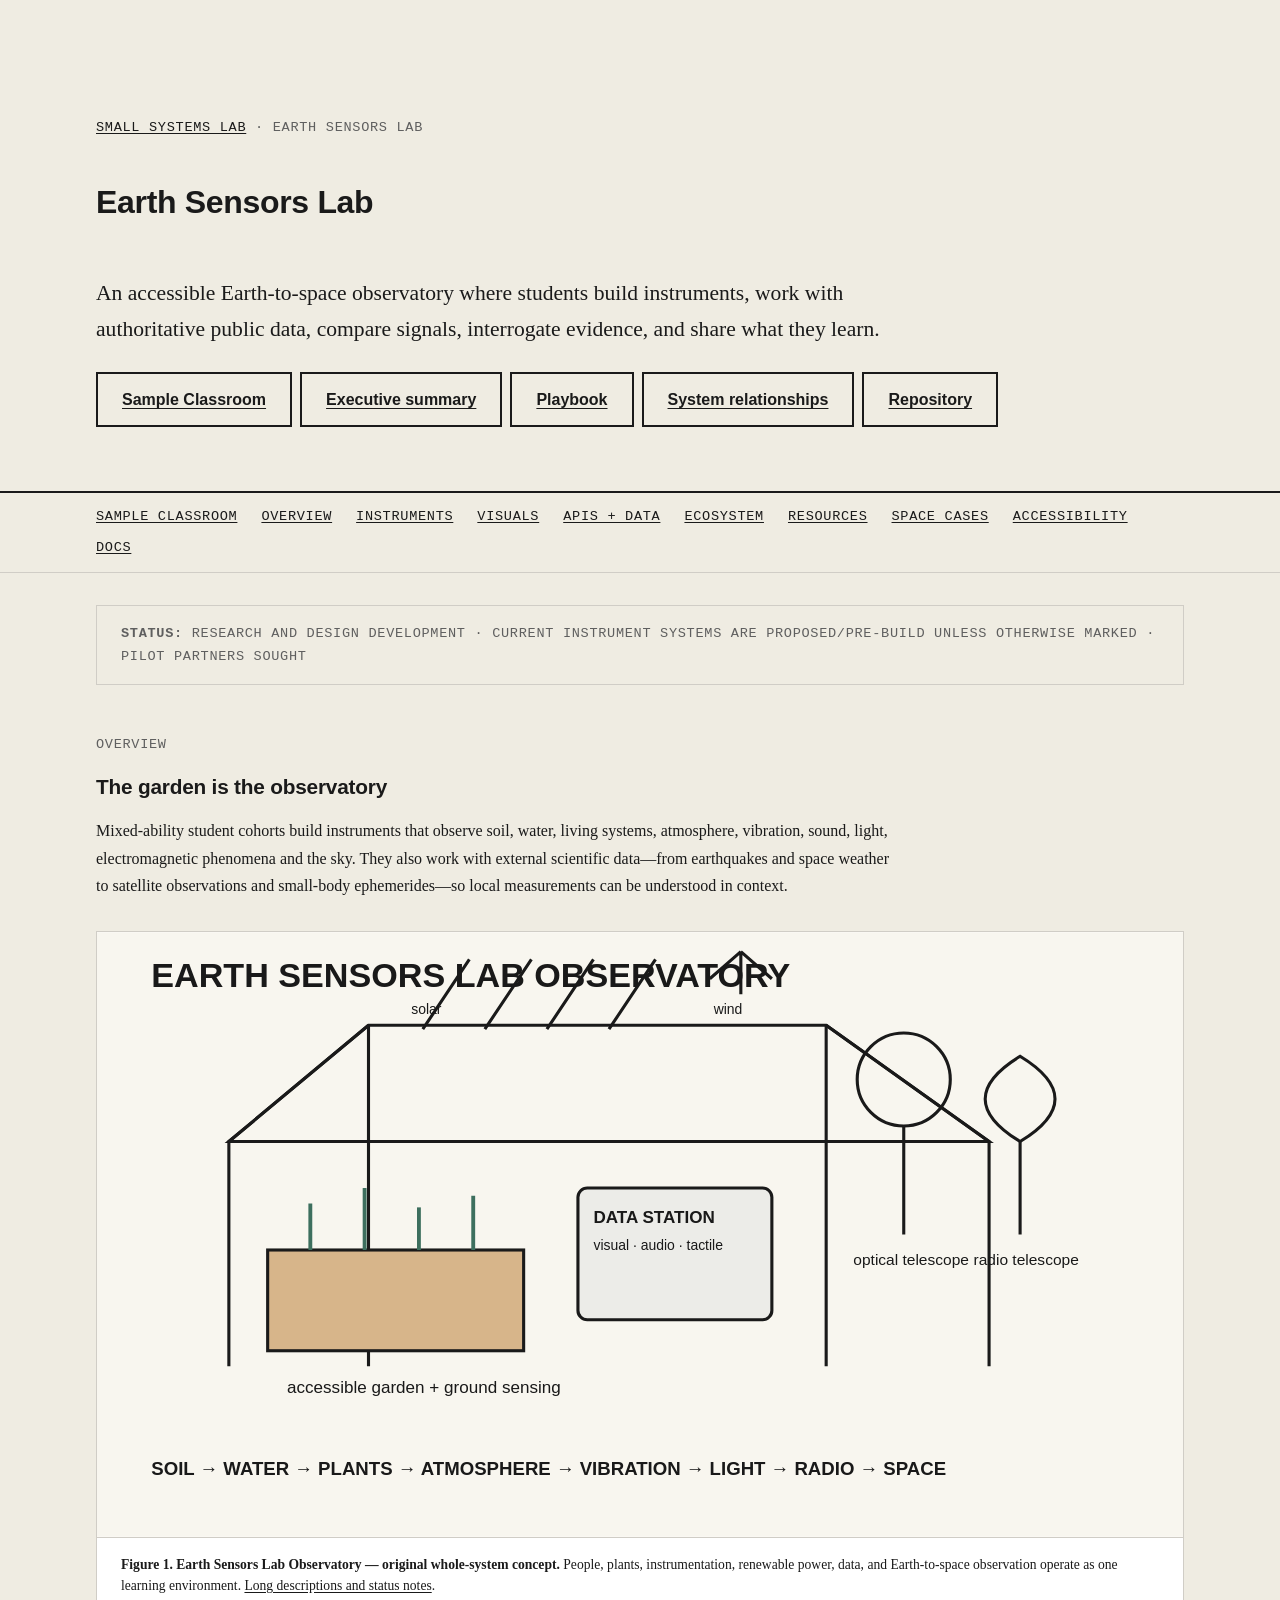
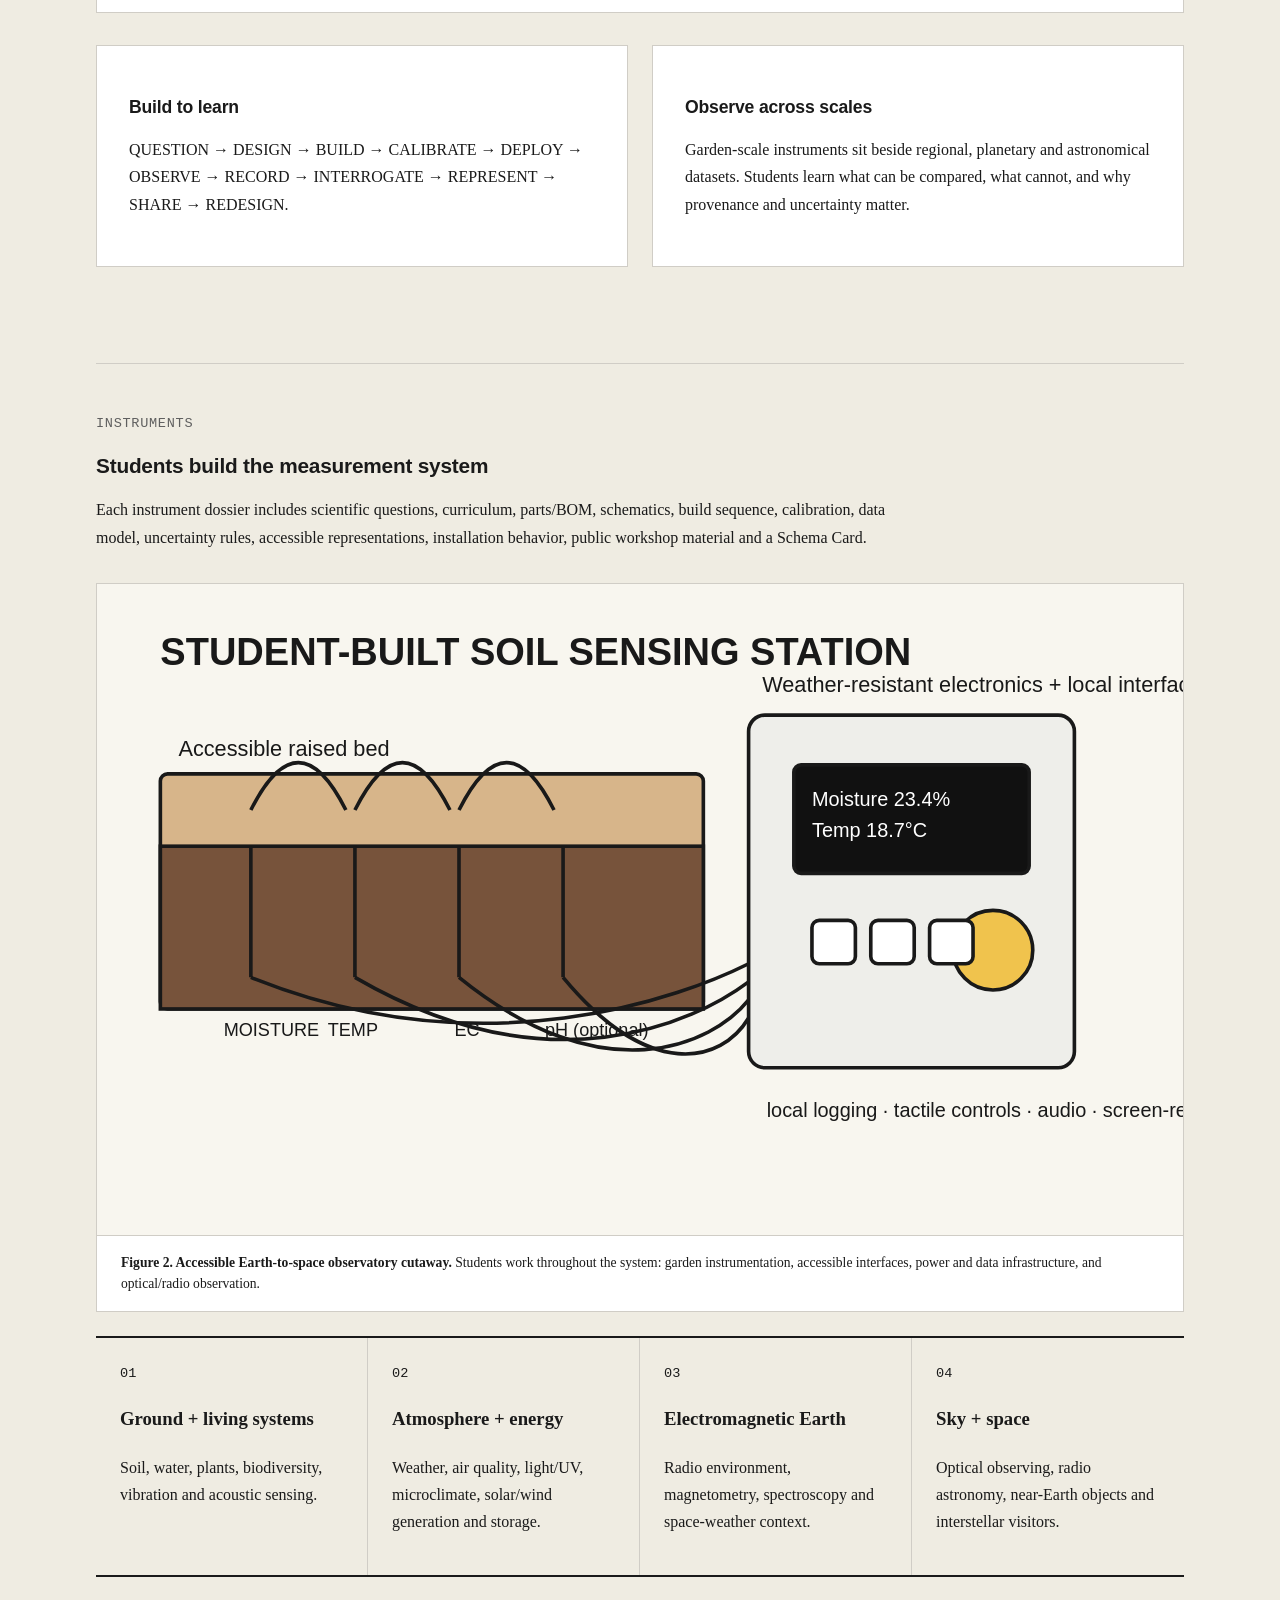
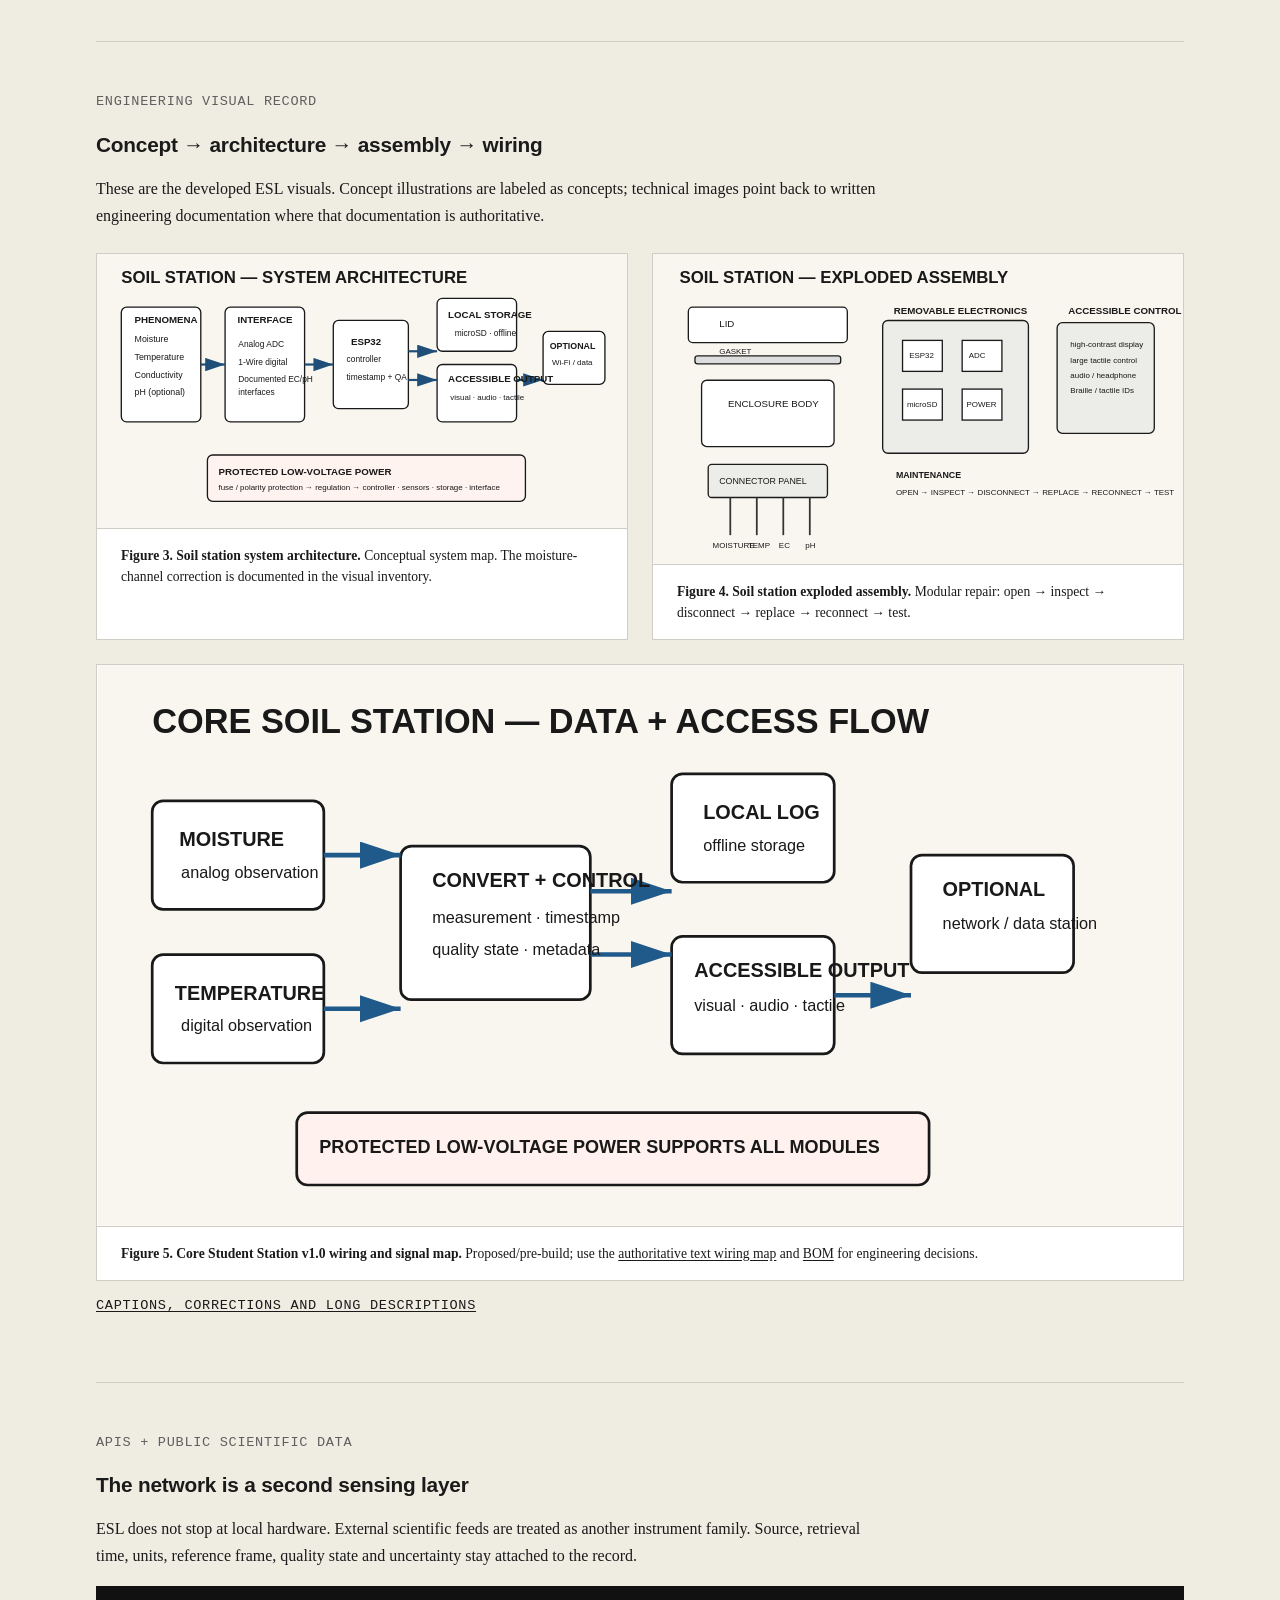
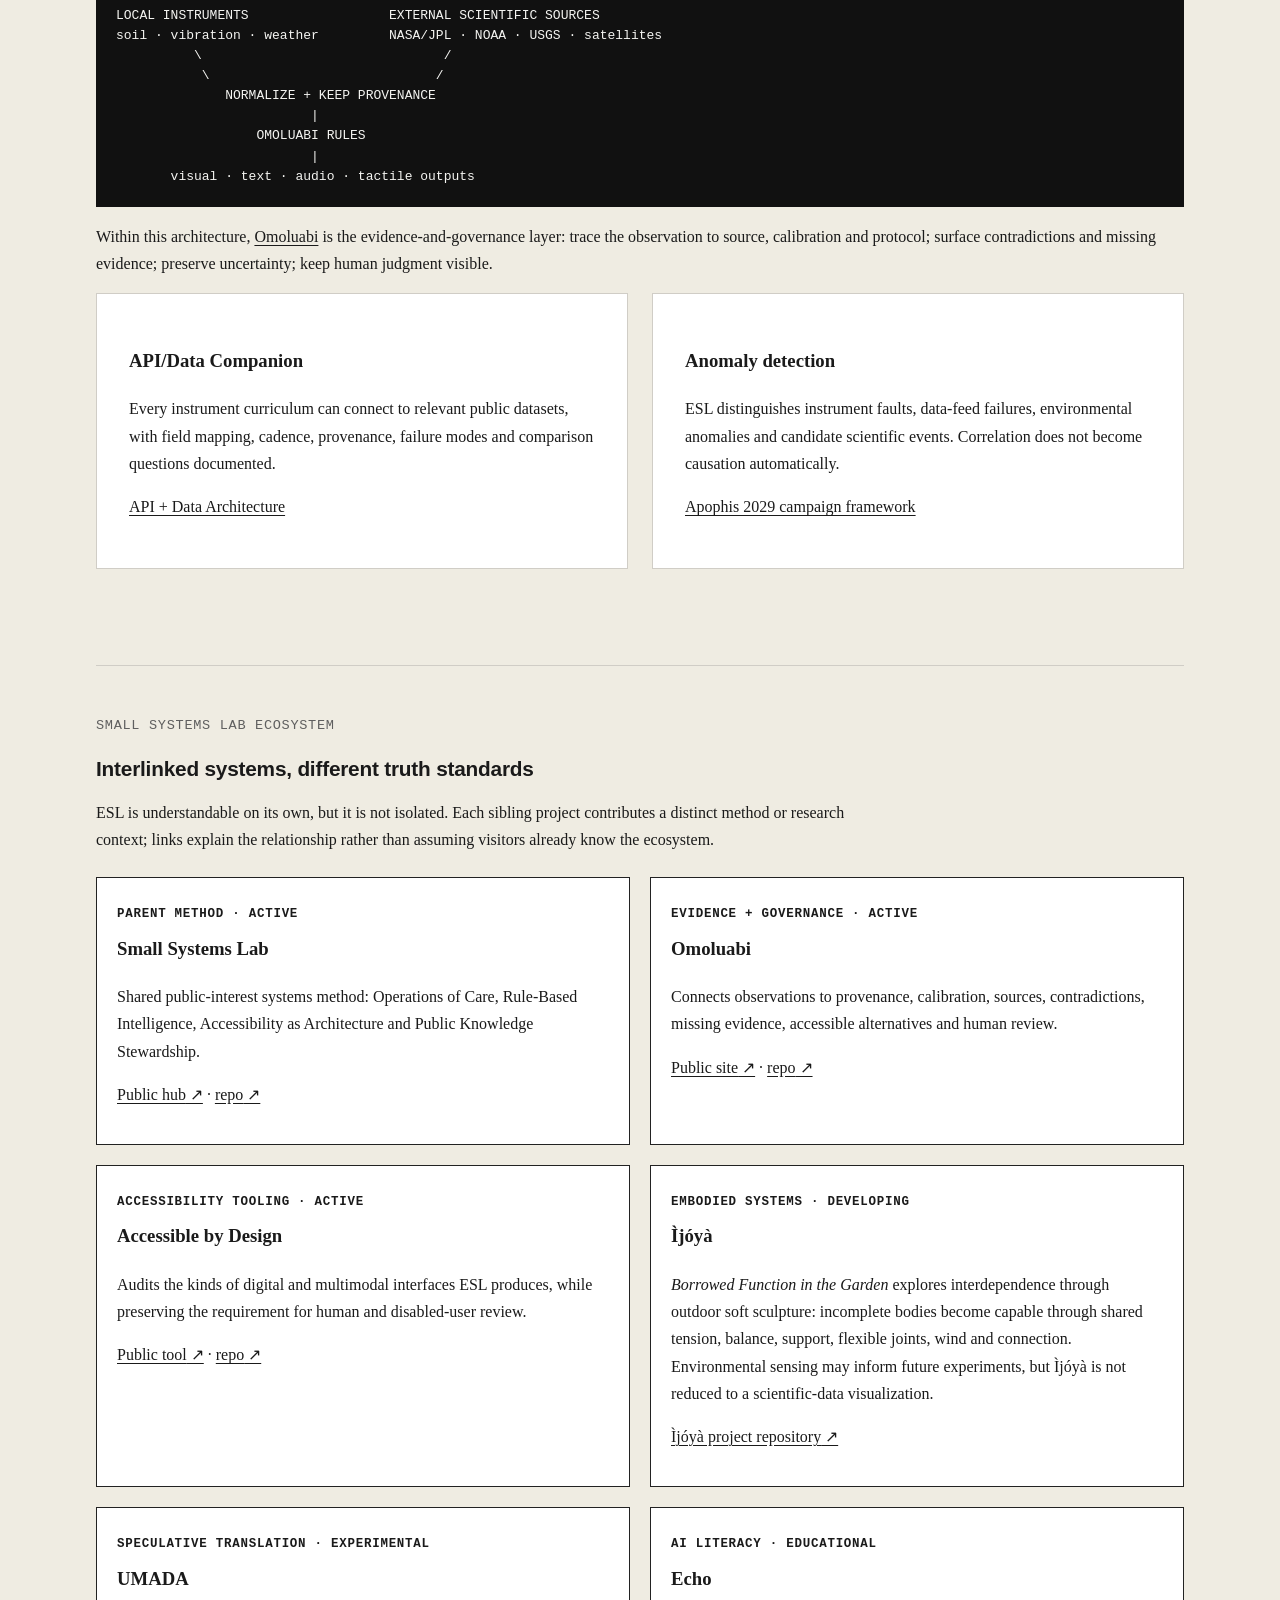
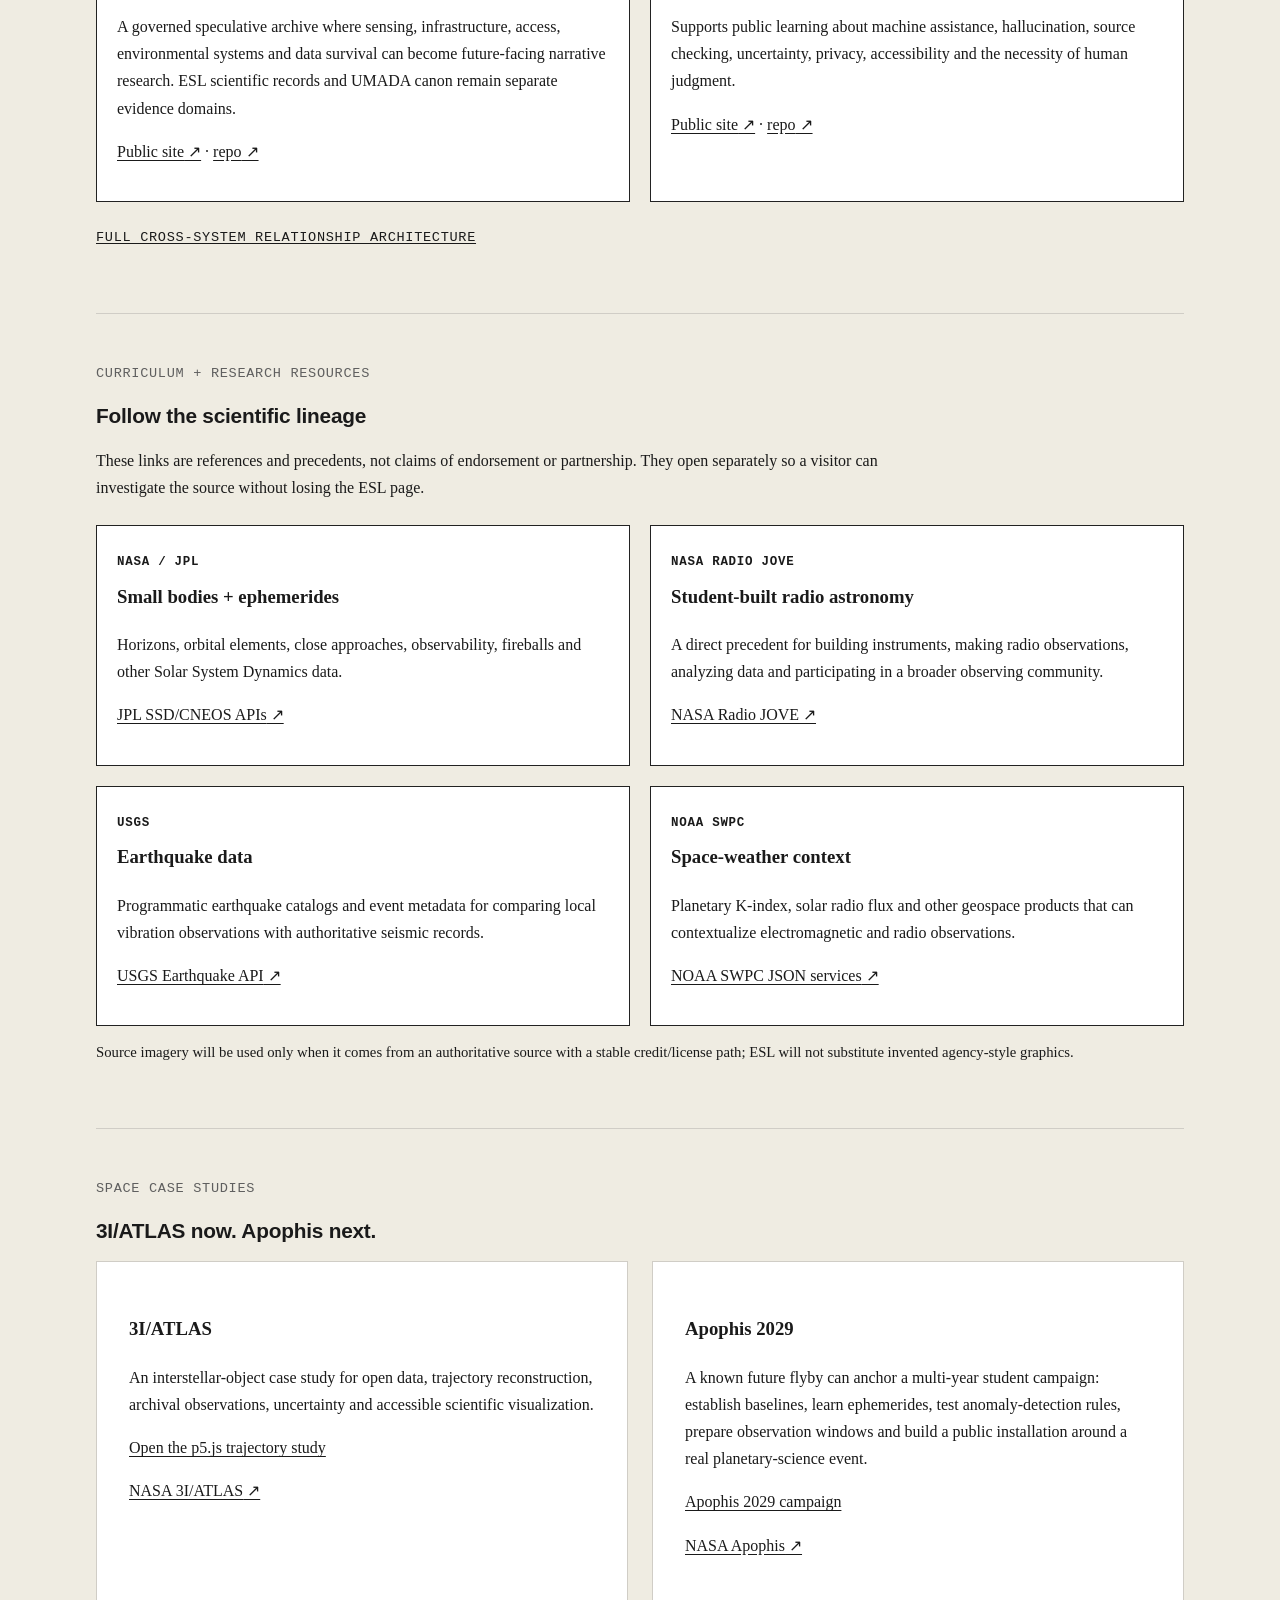
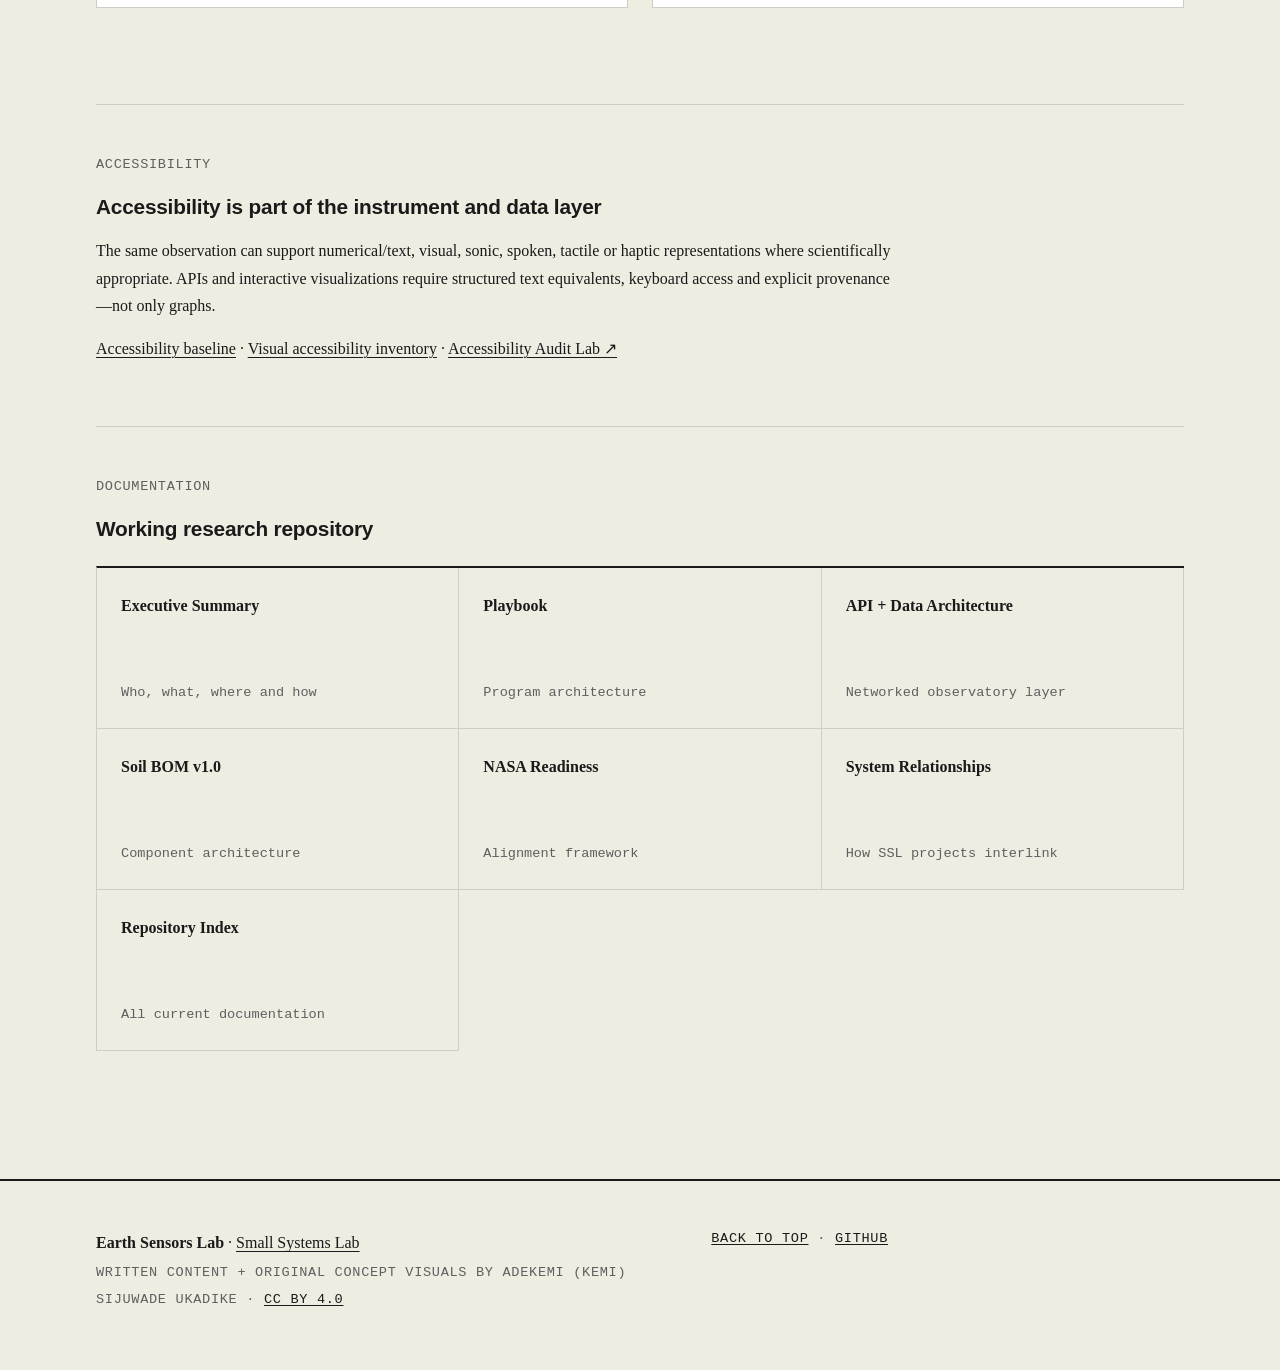
==== commit 7037b0e5: "Add site attribution and CC BY notice to footer" ====
--- a/index.html
+++ b/index.html
@@ -181,6 +181,6 @@
   </div>
 </section>
 </main>
-<footer class="site-footer"><div class="wrap footer-grid"><p><strong>Earth Sensors Lab</strong> · <a href="https://ukadike.github.io/Small-Systems-Lab/" target="_blank" rel="noopener noreferrer">Small Systems Lab</a></p><p class="text-meta"><a href="#top">Back to top</a> · <a href="https://github.com/ukadike/Earth-Sensors-Lab">GitHub</a></p></div></footer>
+<footer class="site-footer"><div class="wrap footer-grid"><p><strong>Earth Sensors Lab</strong> · <a href="https://ukadike.github.io/Small-Systems-Lab/" target="_blank" rel="noopener noreferrer">Small Systems Lab</a><br><span class="text-meta">Written content + original concept visuals by Adekemi (Kemi) Sijuwade Ukadike · <a href="https://creativecommons.org/licenses/by/4.0/">CC BY 4.0</a></span></p><p class="text-meta"><a href="#top">Back to top</a> · <a href="https://github.com/ukadike/Earth-Sensors-Lab">GitHub</a></p></div></footer>
 </body>
 </html>
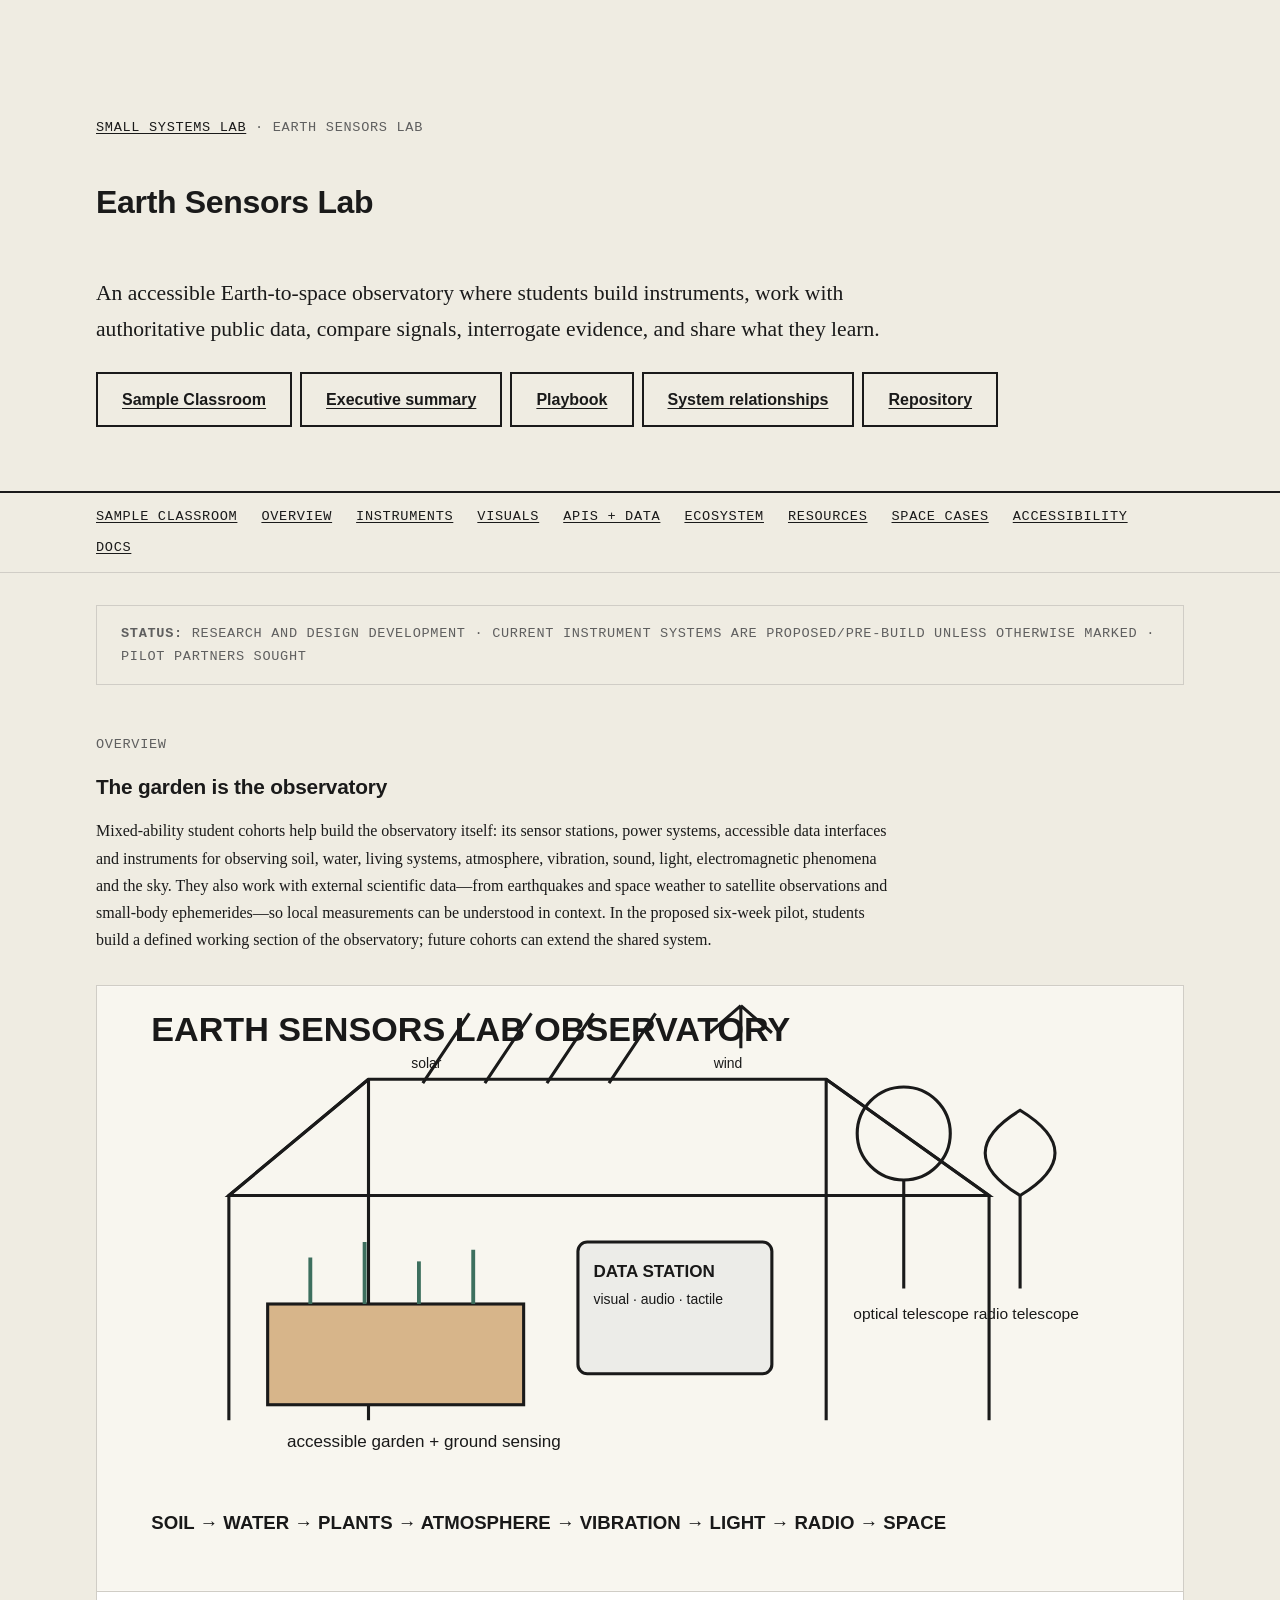
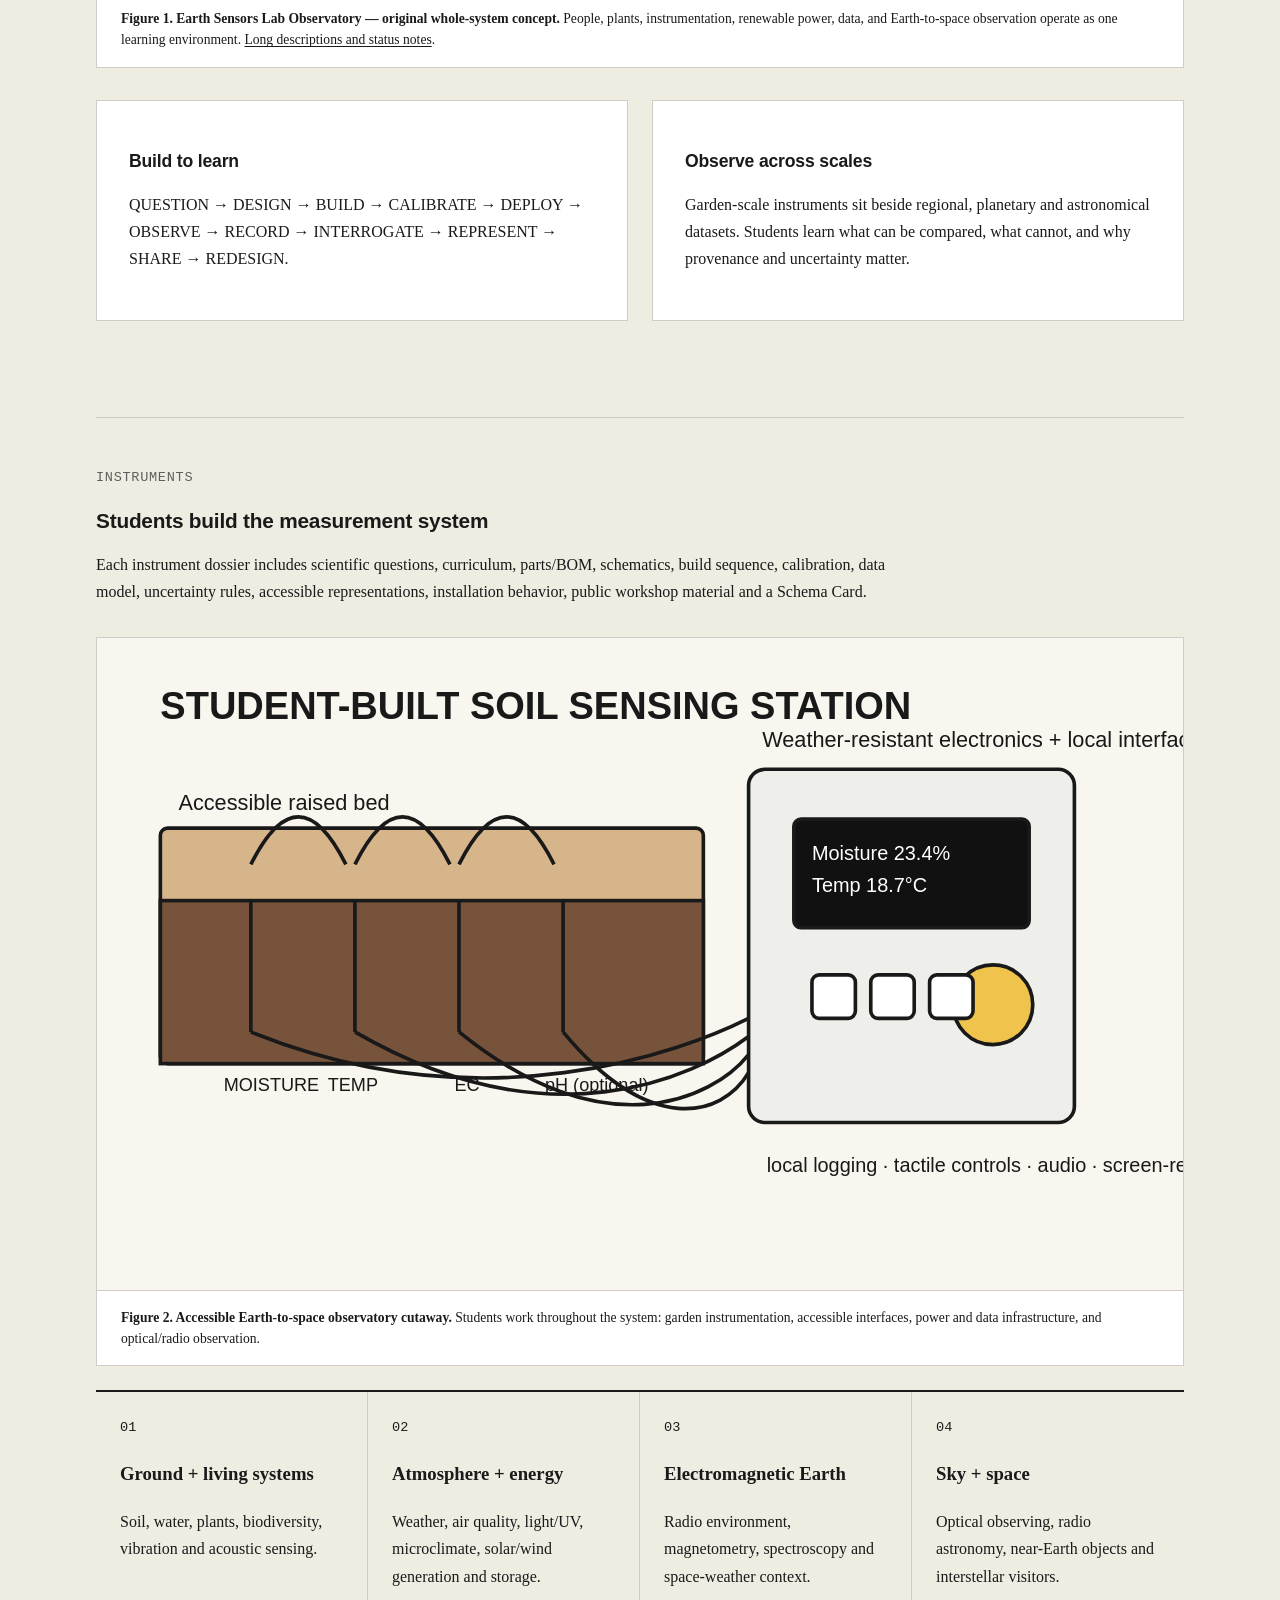
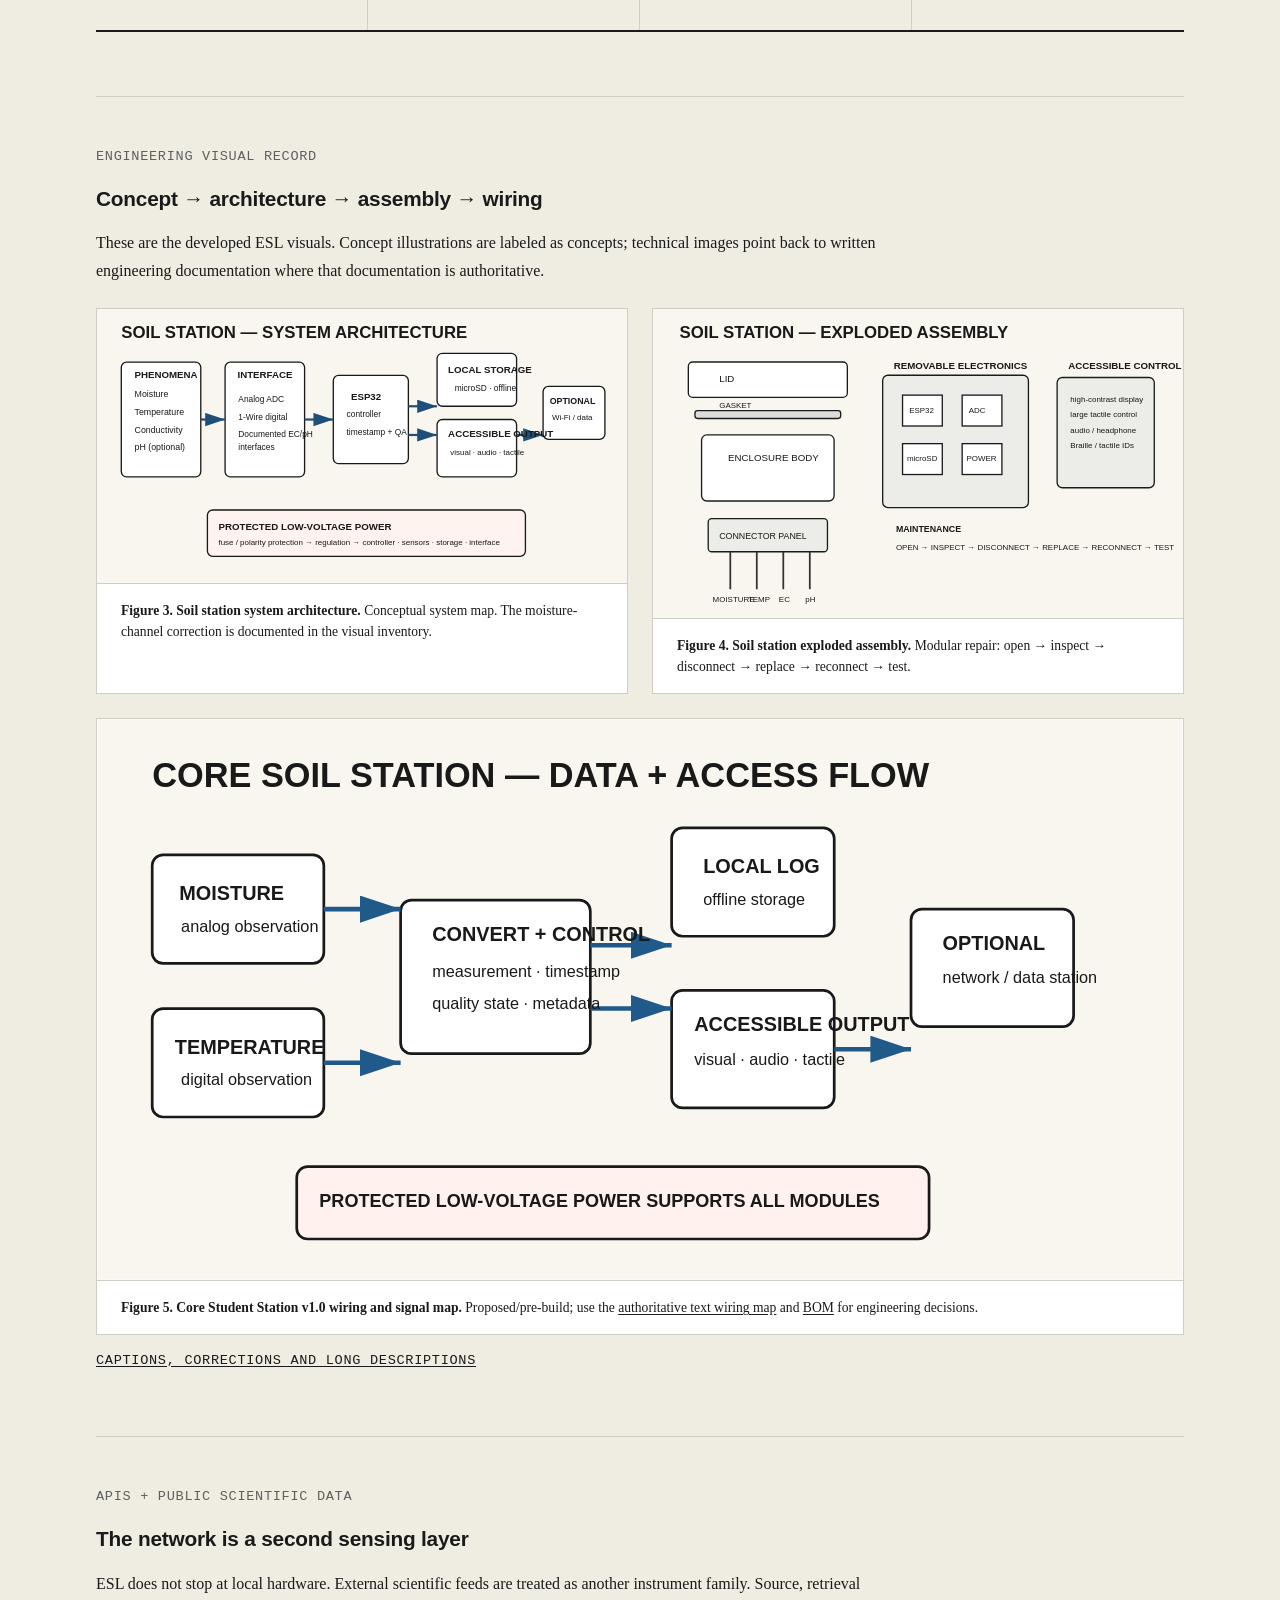
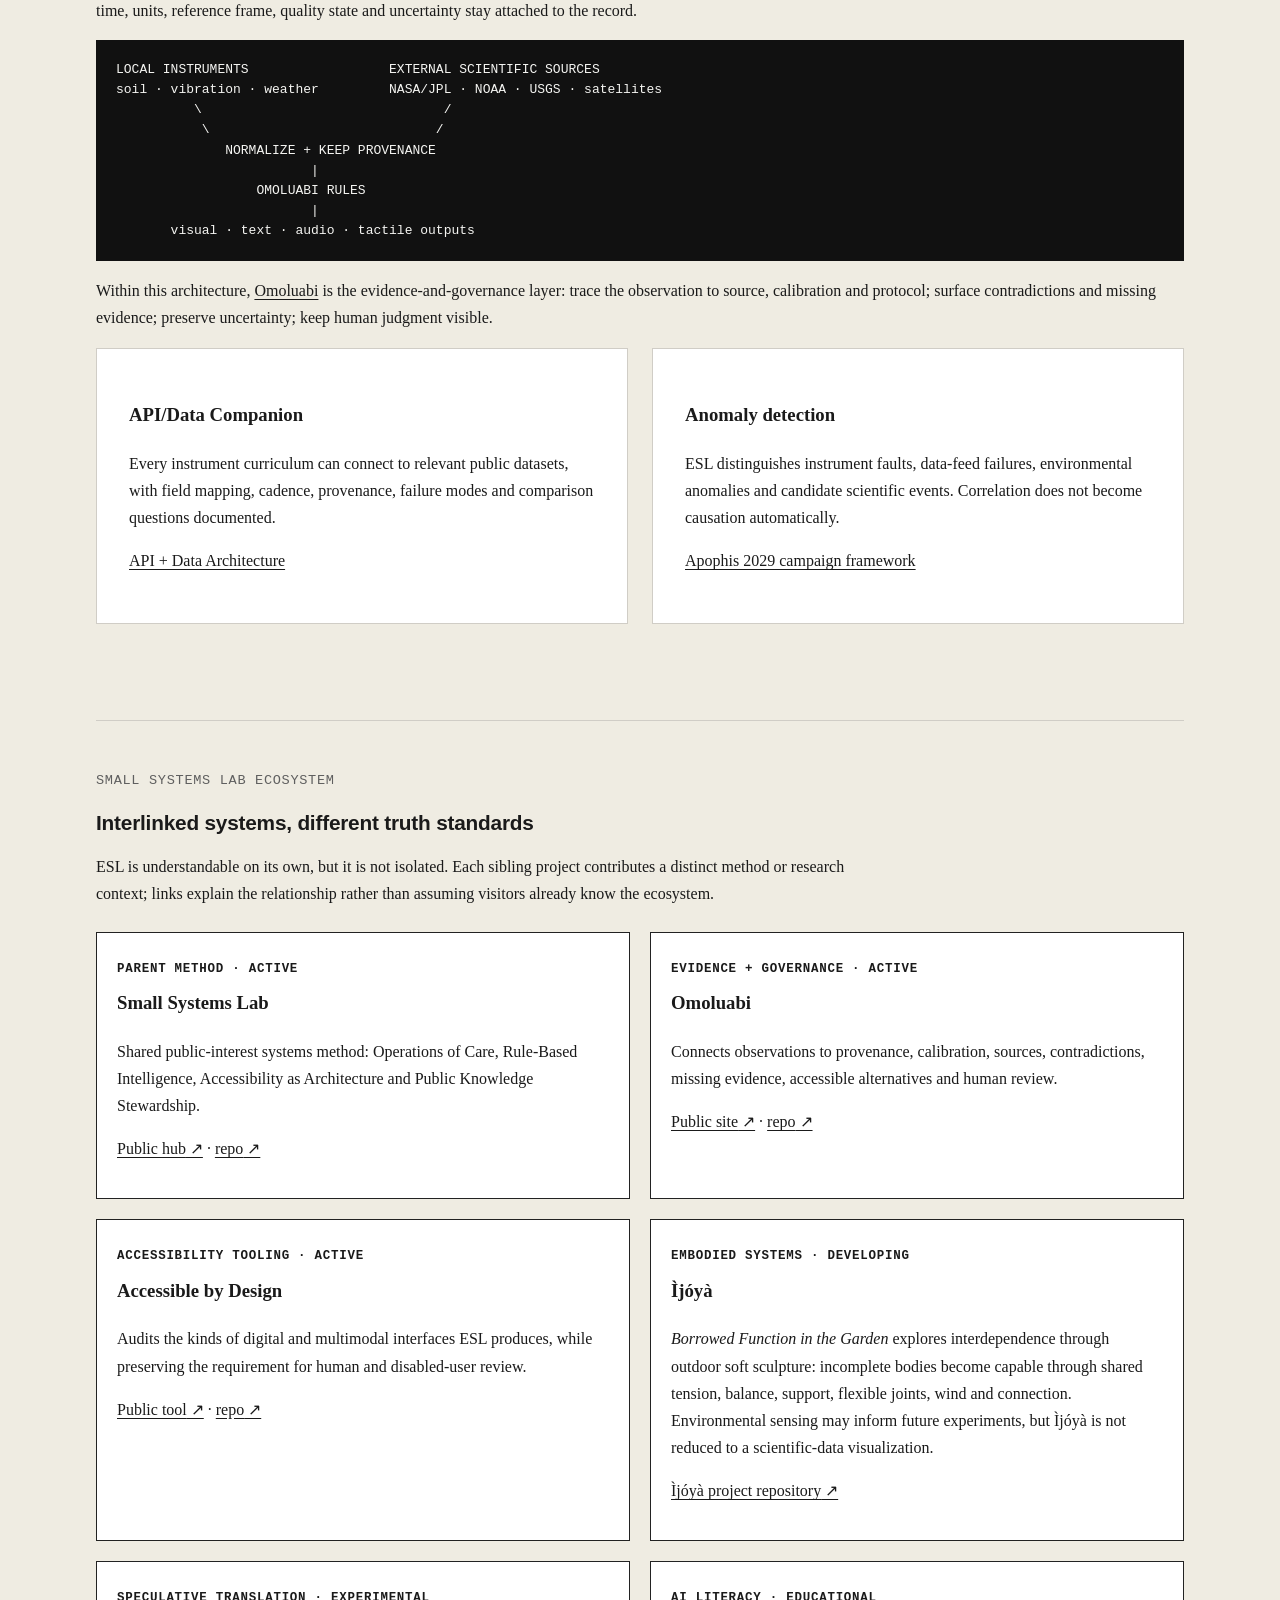
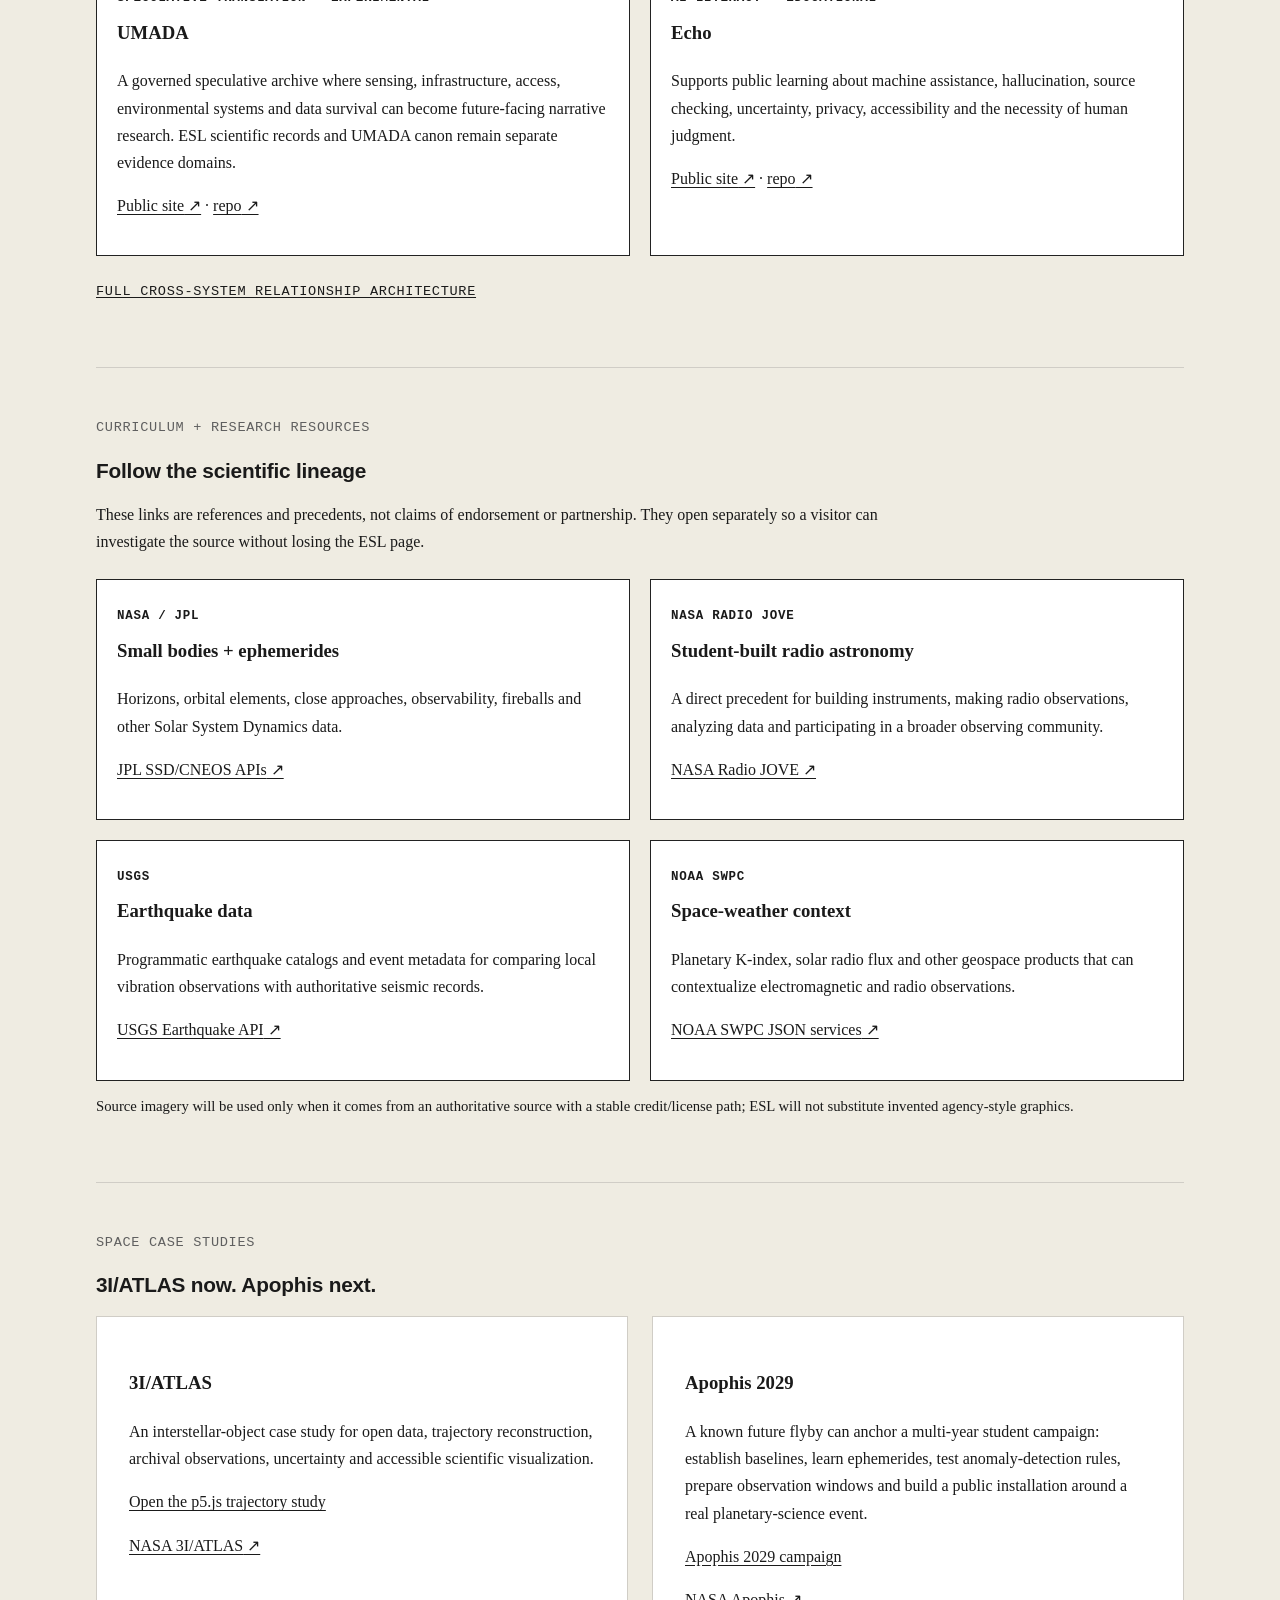
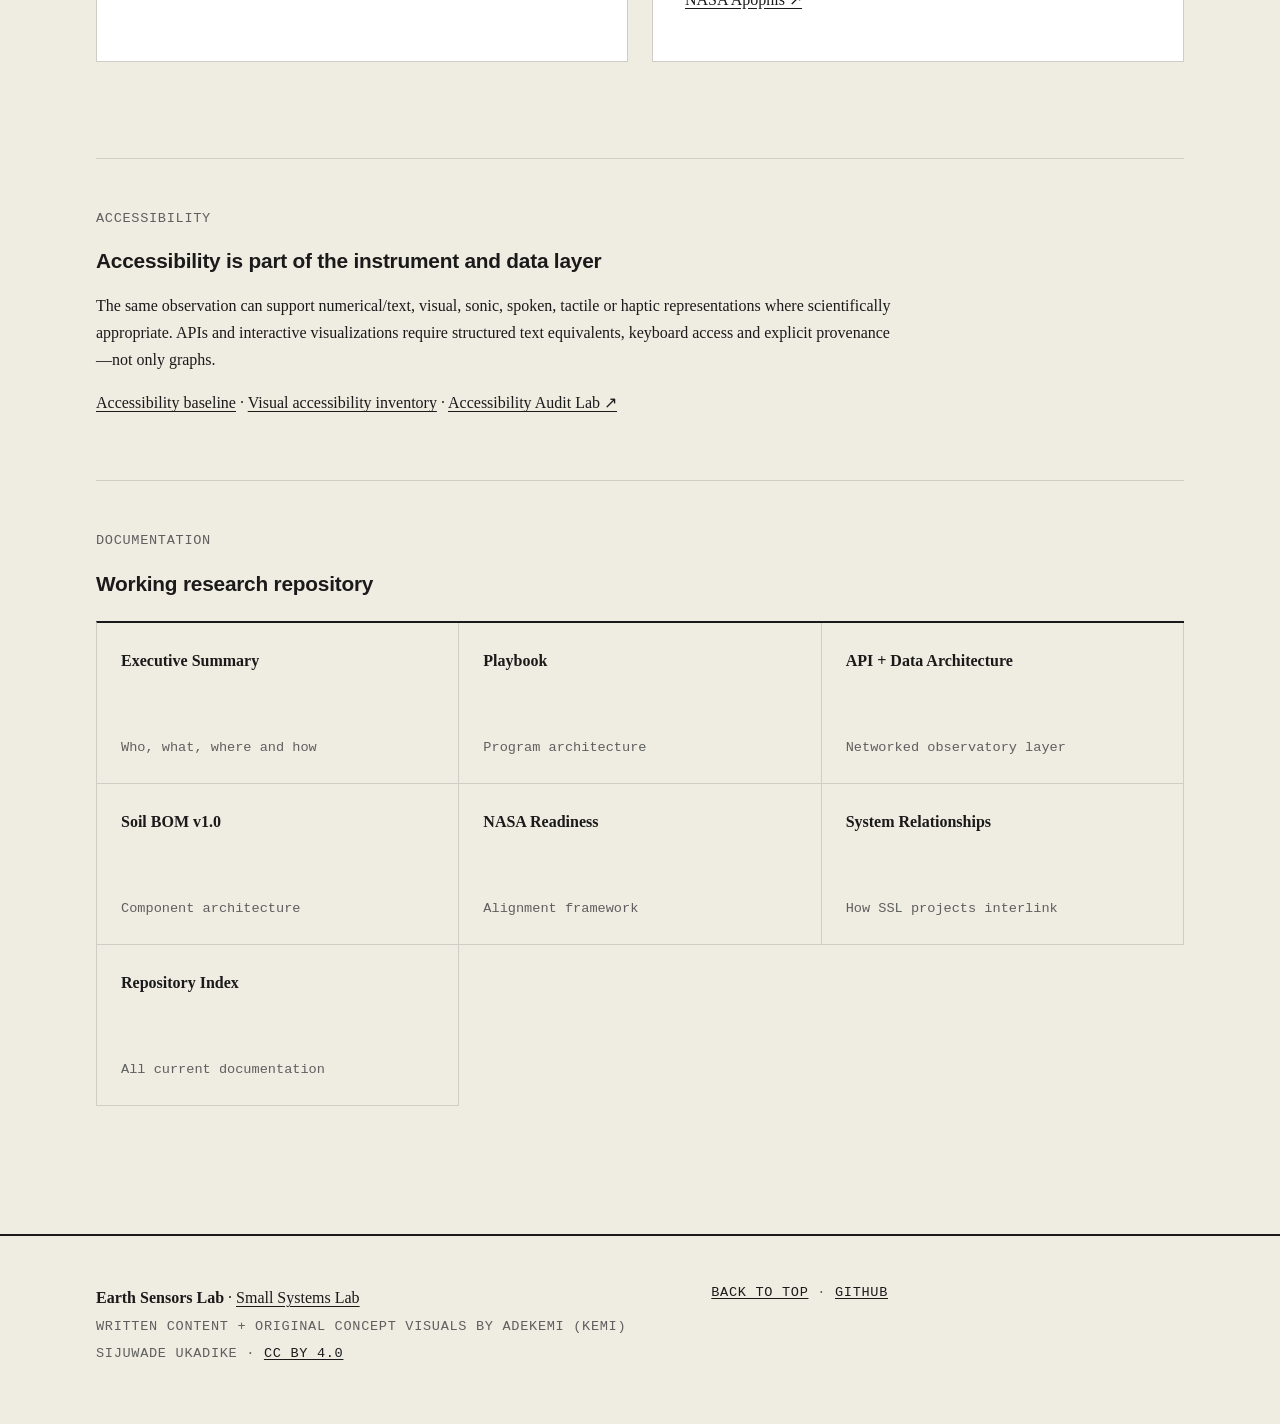
==== commit 39320700: "Describe student-built observatory on home page" ====
--- a/index.html
+++ b/index.html
@@ -47,7 +47,7 @@
 <section id="overview">
   <p class="section-kicker text-meta">Overview</p>
   <h2 class="text-h2">The garden is the observatory</h2>
-  <p class="text-body section-intro">Mixed-ability student cohorts build instruments that observe soil, water, living systems, atmosphere, vibration, sound, light, electromagnetic phenomena and the sky. They also work with external scientific data—from earthquakes and space weather to satellite observations and small-body ephemerides—so local measurements can be understood in context.</p>
+  <p class="text-body section-intro">Mixed-ability student cohorts help build the observatory itself: its sensor stations, power systems, accessible data interfaces and instruments for observing soil, water, living systems, atmosphere, vibration, sound, light, electromagnetic phenomena and the sky. They also work with external scientific data—from earthquakes and space weather to satellite observations and small-body ephemerides—so local measurements can be understood in context. In the proposed six-week pilot, students build a defined working section of the observatory; future cohorts can extend the shared system.</p>
   <figure class="hero-figure">
     <img src="assets/visuals/visual-01-observatory.svg" loading="eager" alt="Hand-drawn Earth Sensors Lab observatory concept showing an accessible greenhouse, students, environmental sensors, solar panels, wind generation, rainwater harvesting, energy storage, an optical telescope and a radio telescope.">
     <figcaption><strong>Figure 1. Earth Sensors Lab Observatory — original whole-system concept.</strong> People, plants, instrumentation, renewable power, data, and Earth-to-space observation operate as one learning environment. <a href="docs/VISUALS.md">Long descriptions and status notes</a>.</figcaption>
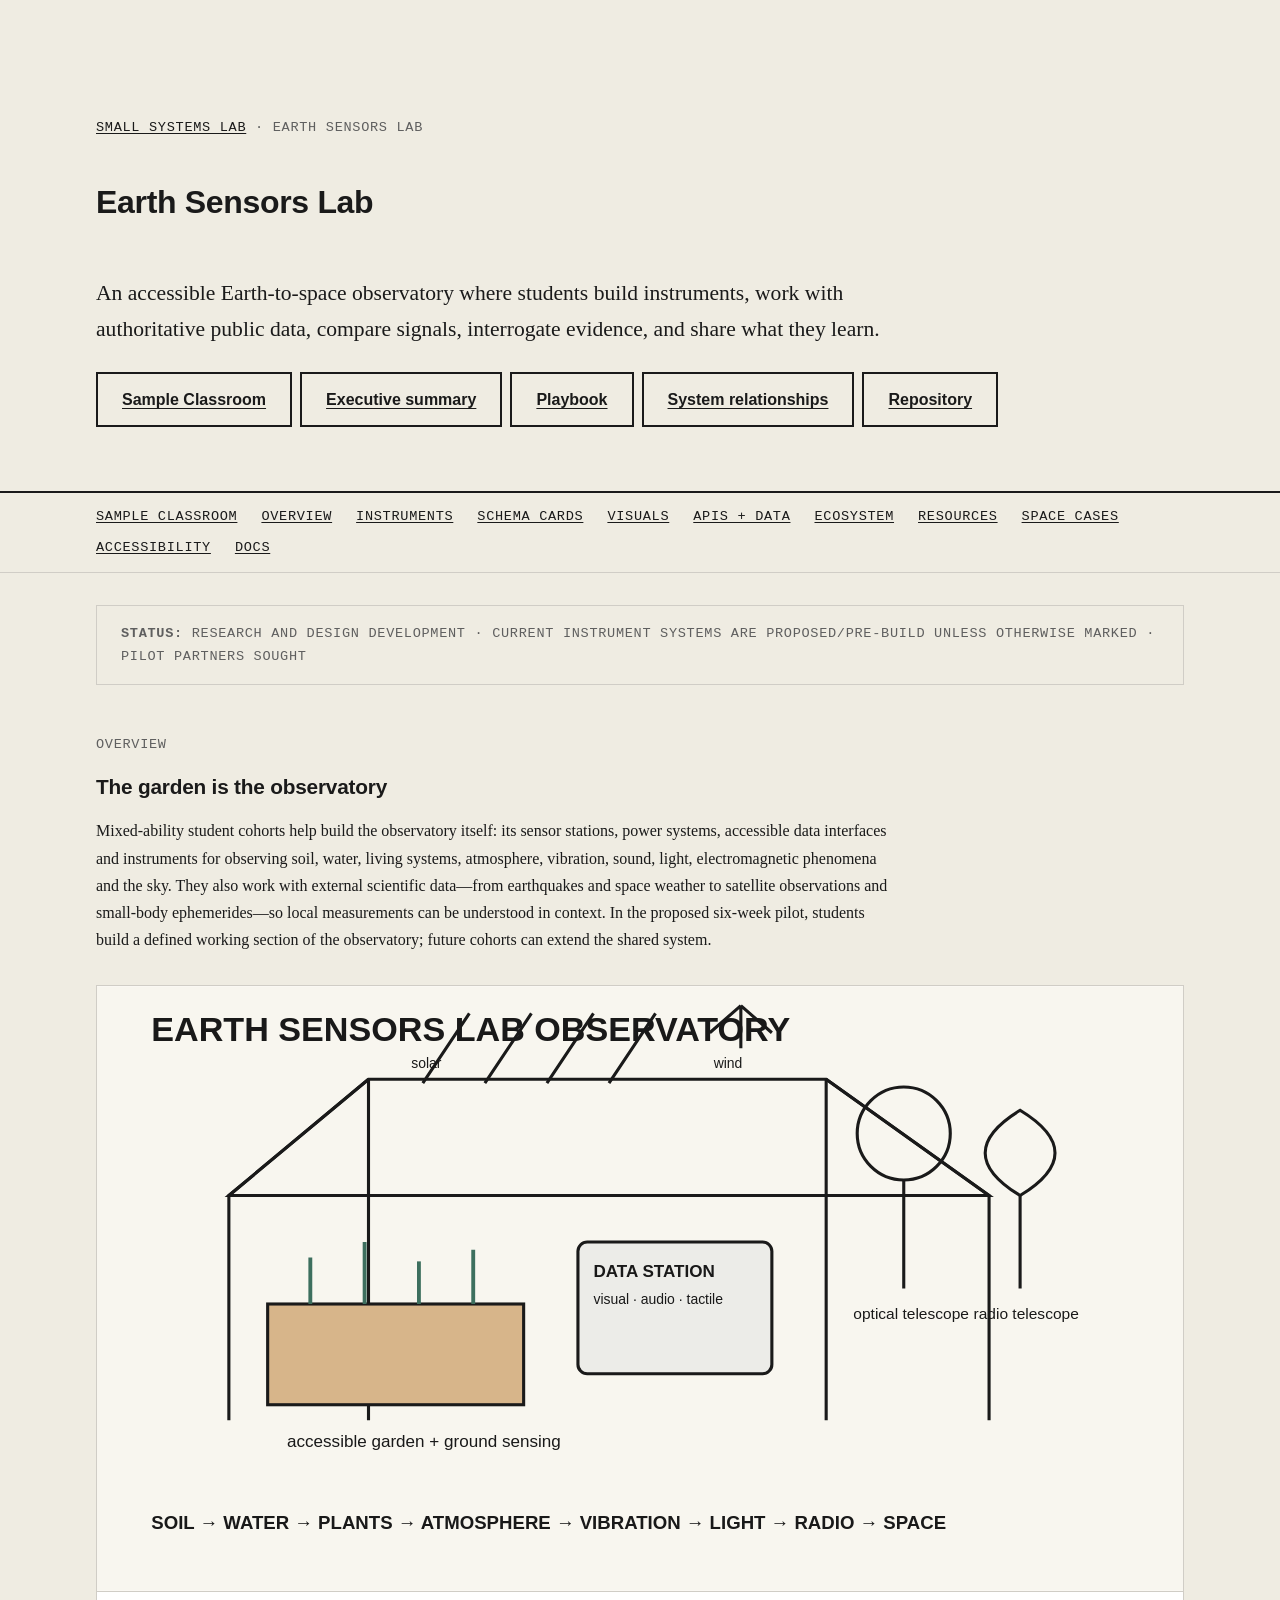
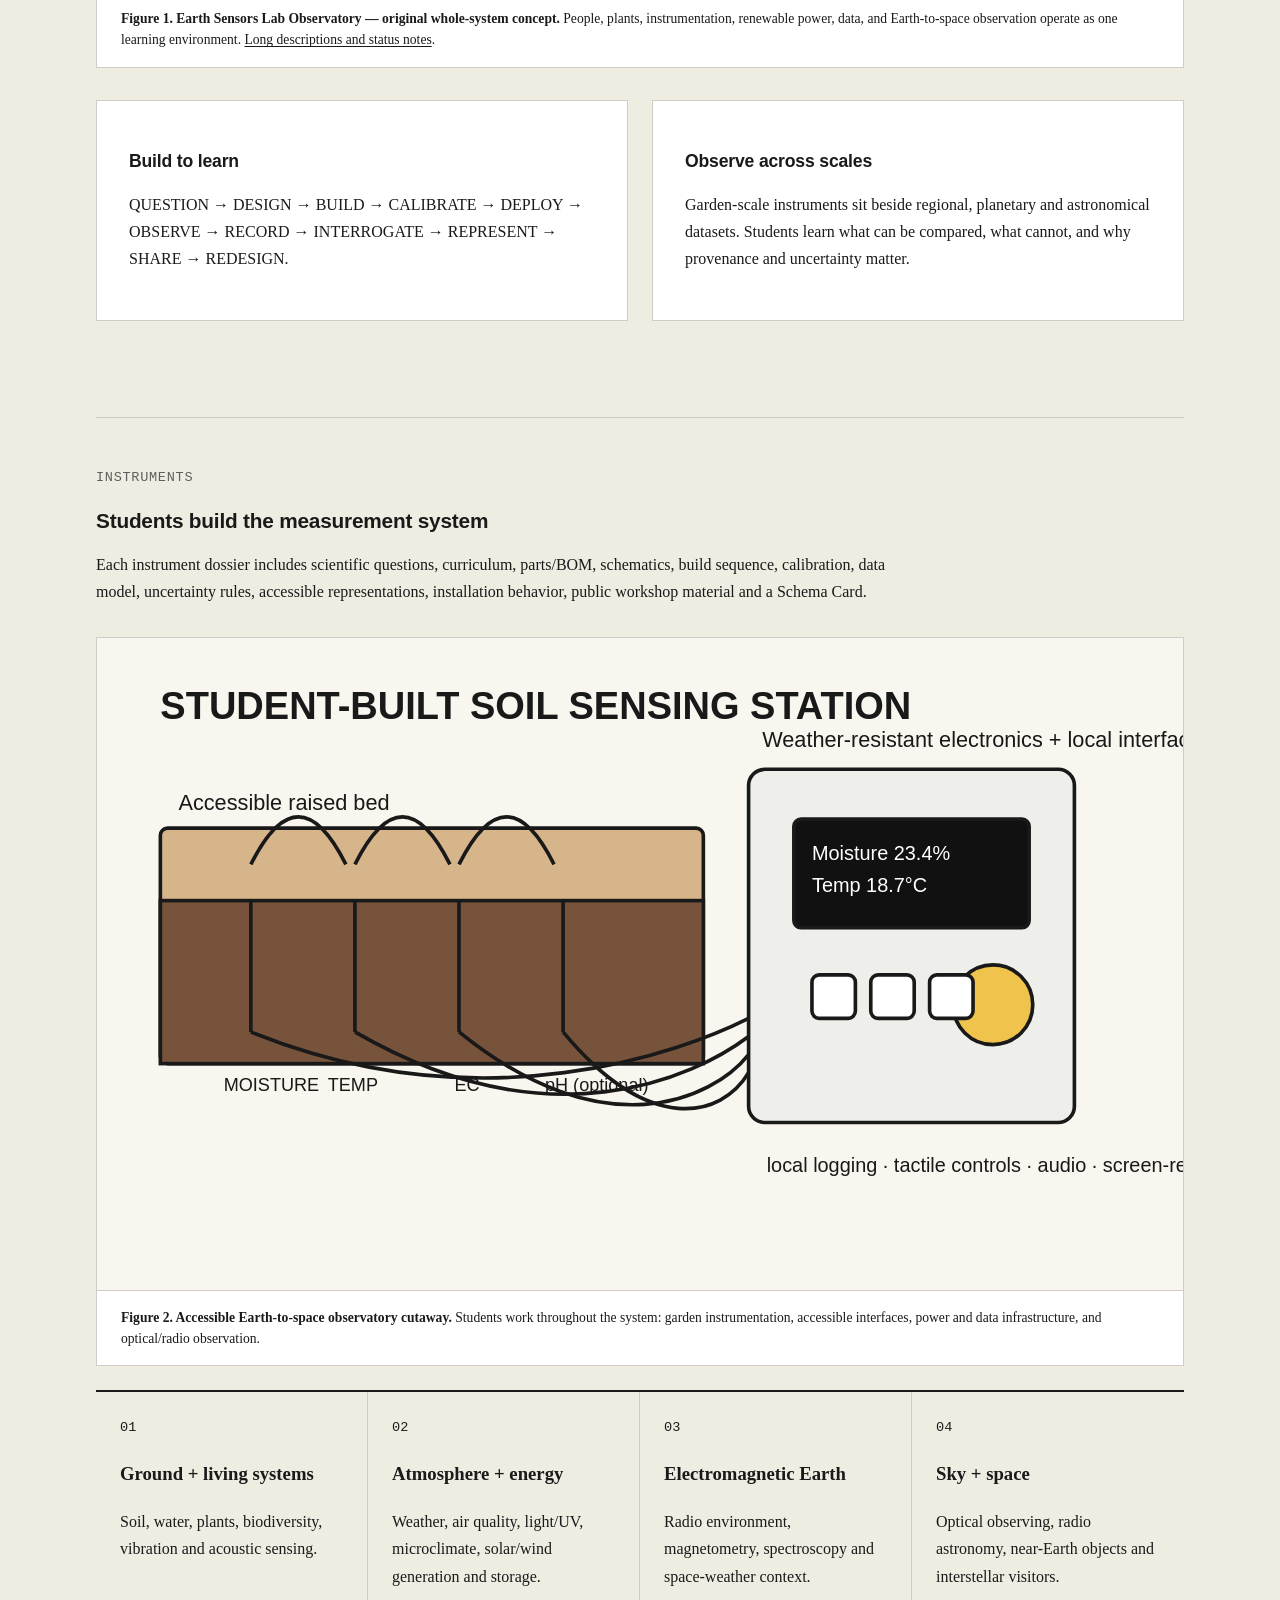
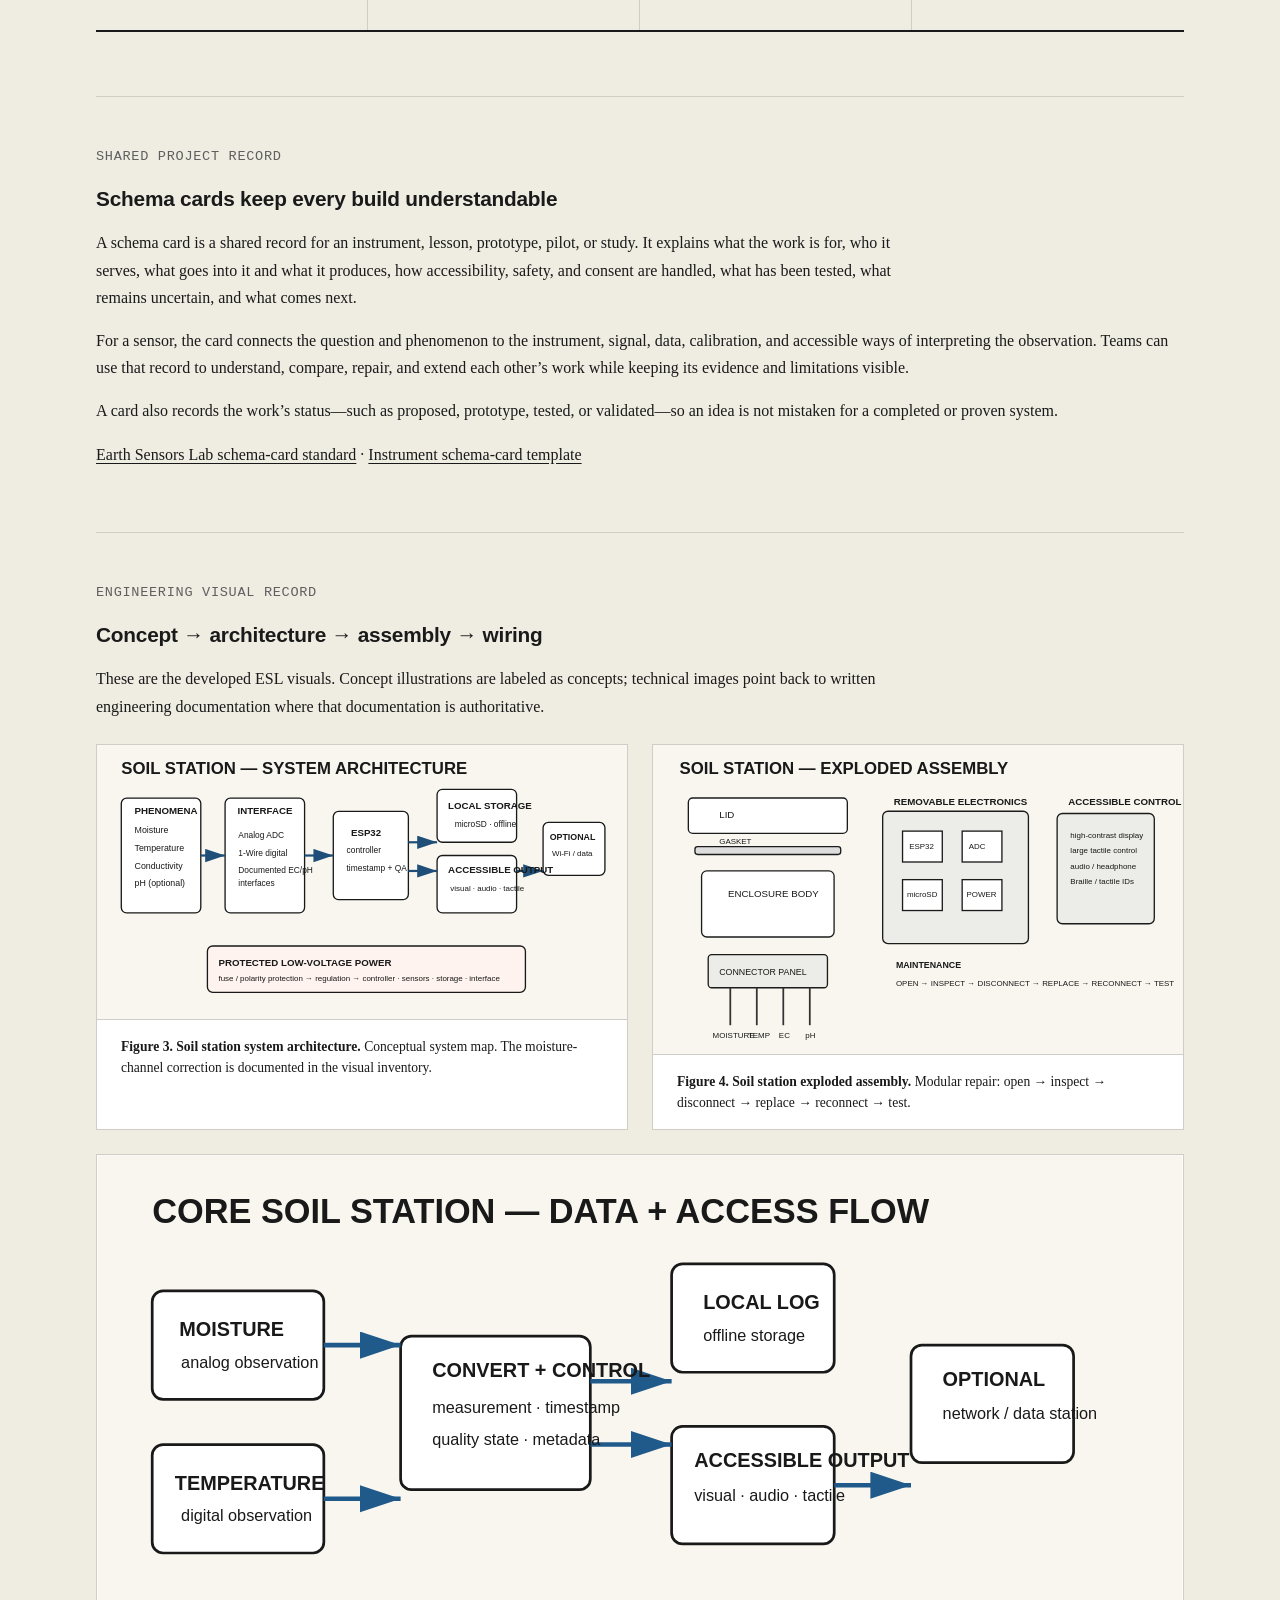
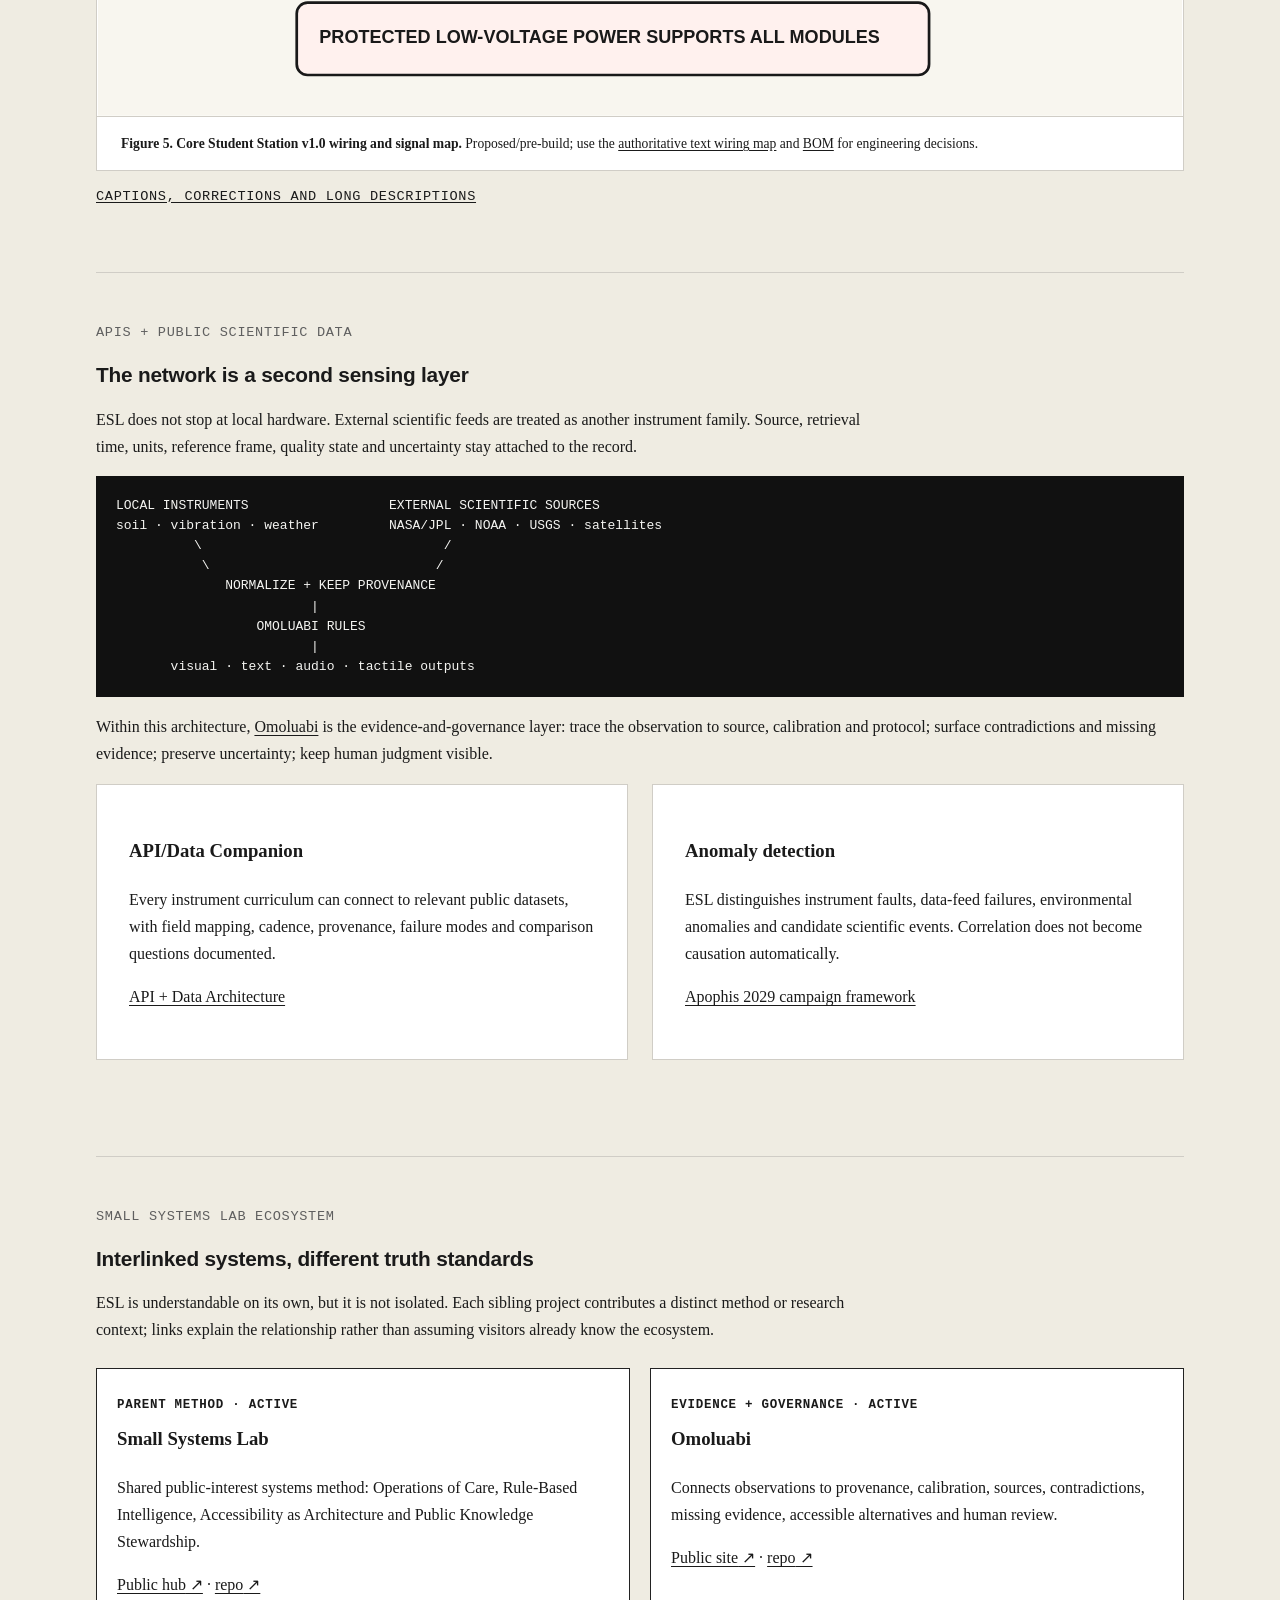
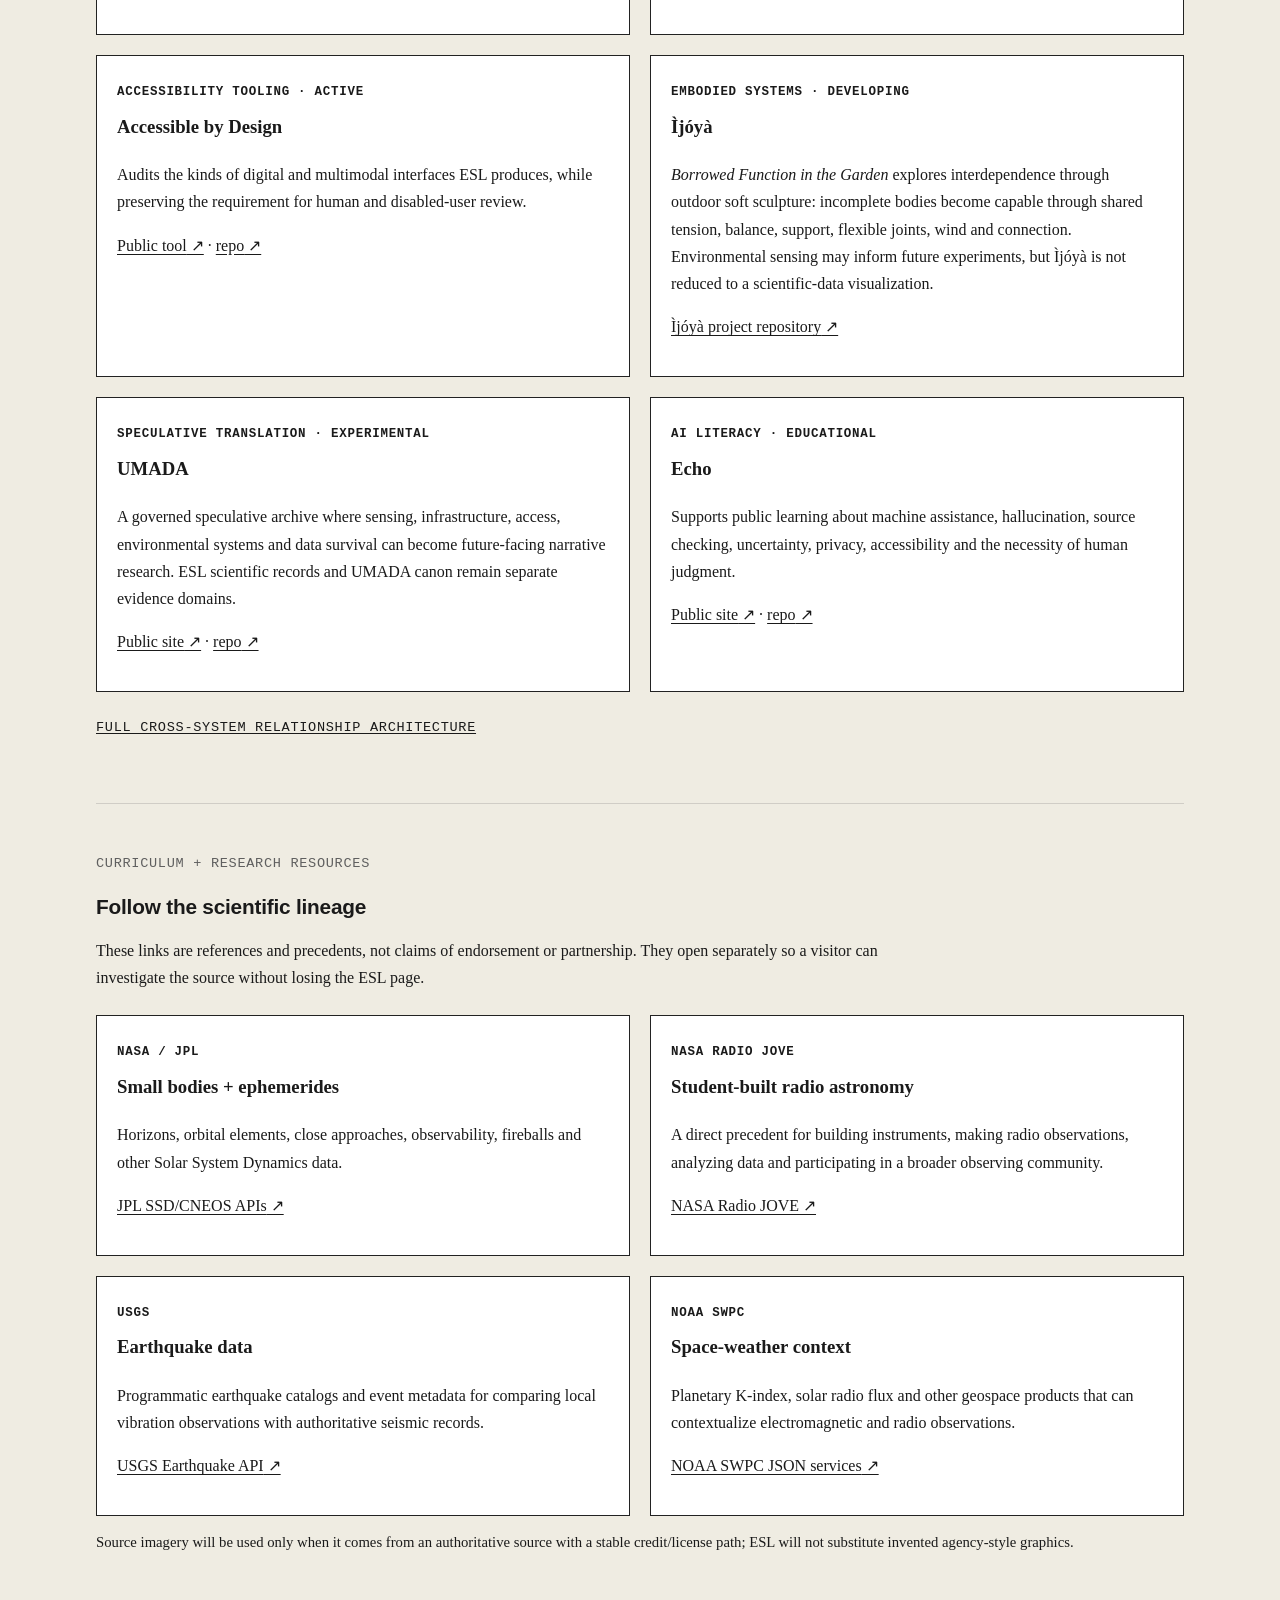
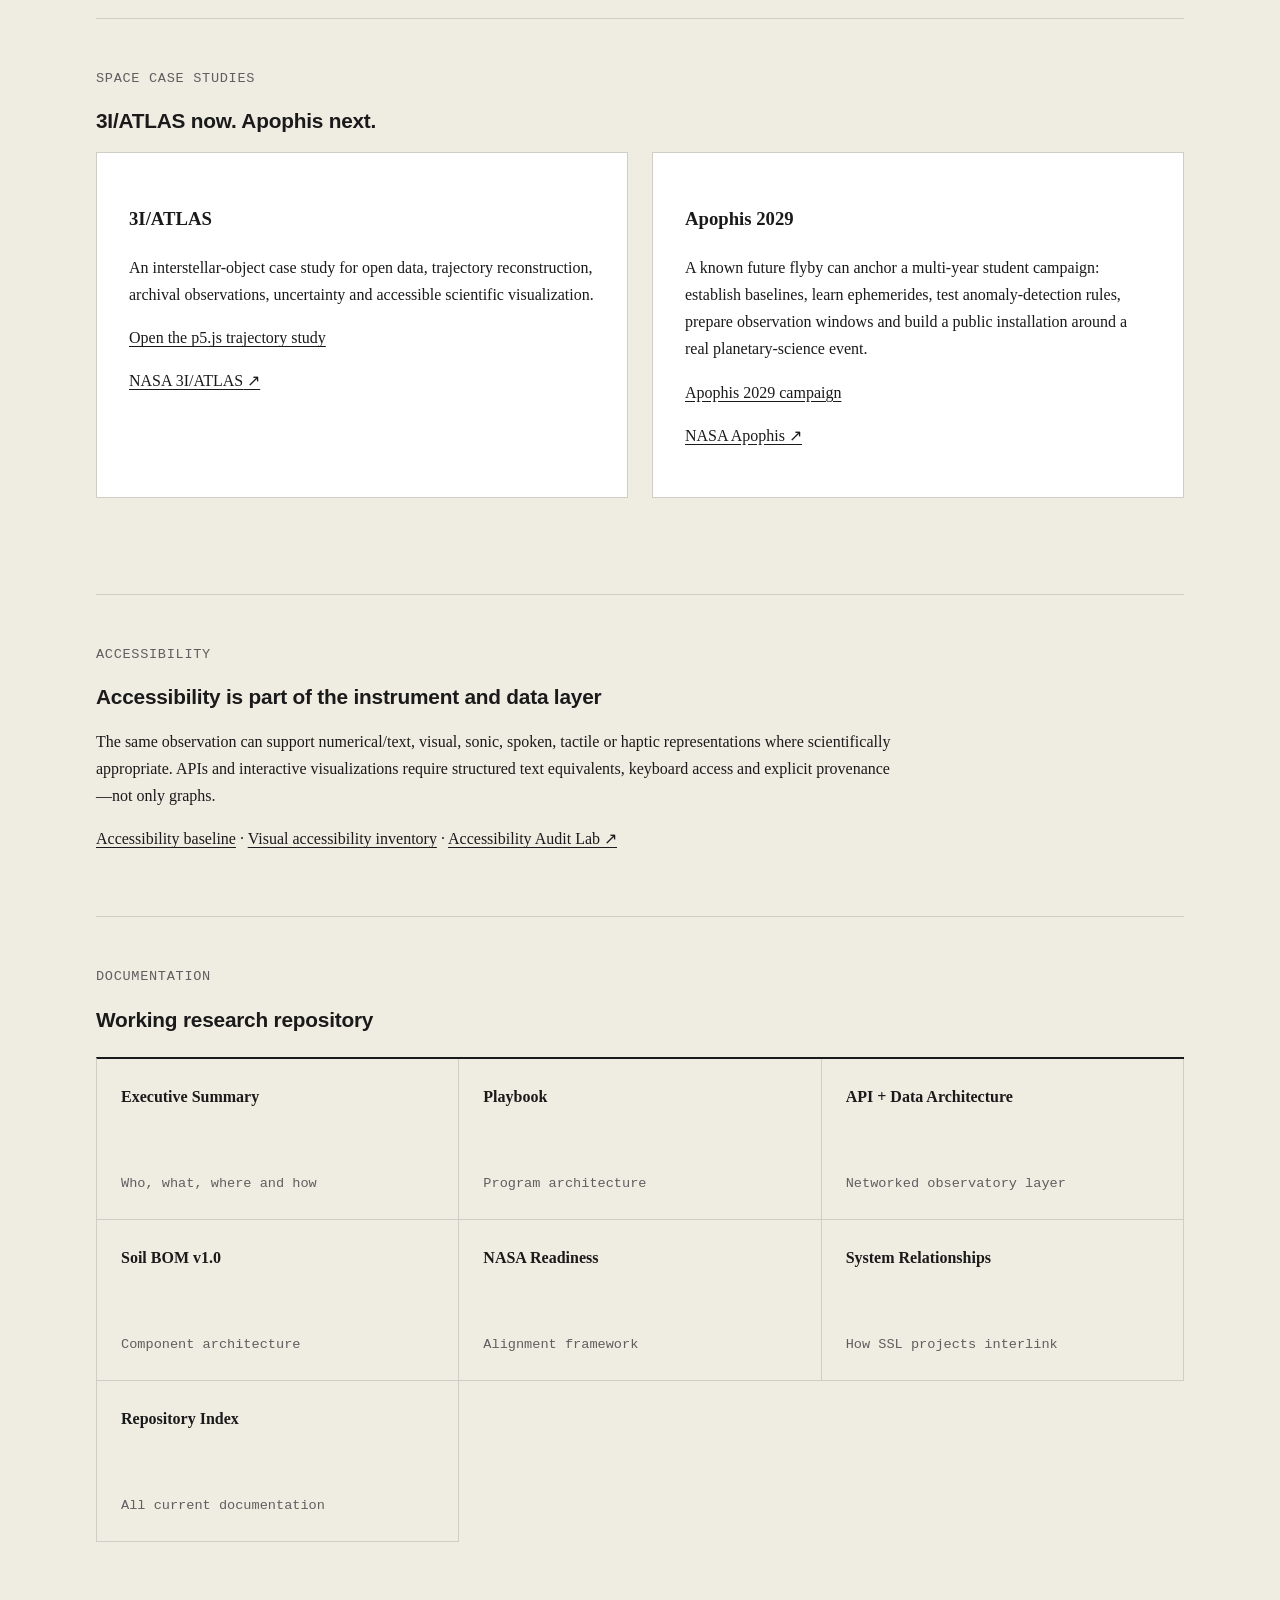
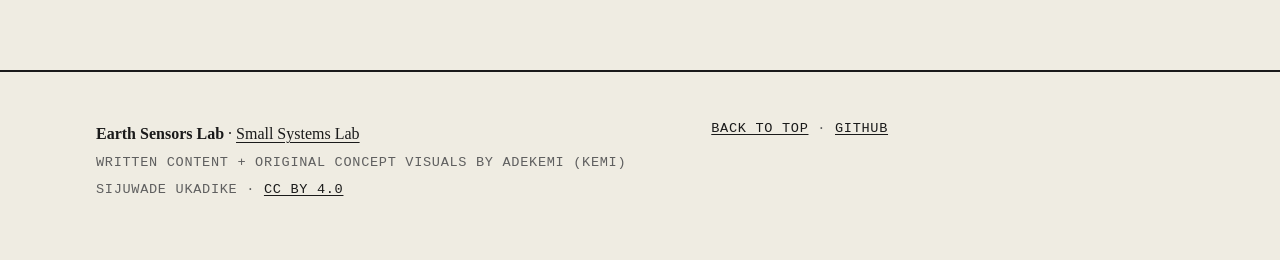
==== commit 1d571dfe: "Explain schema cards on ESL homepage" ====
--- a/index.html
+++ b/index.html
@@ -39,7 +39,7 @@
   </div>
 </header>
 <nav class="site-nav" aria-label="Primary"><div class="wrap"><ul>
-  <li><a href="sample-classroom.html">Sample Classroom</a></li><li><a href="#overview">Overview</a></li><li><a href="#instruments">Instruments</a></li><li><a href="#visuals">Visuals</a></li><li><a href="#data">APIs + Data</a></li><li><a href="#ecosystem">Ecosystem</a></li><li><a href="#resources">Resources</a></li><li><a href="#space">Space Cases</a></li><li><a href="#accessibility">Accessibility</a></li><li><a href="#documentation">Docs</a></li>
+  <li><a href="sample-classroom.html">Sample Classroom</a></li><li><a href="#overview">Overview</a></li><li><a href="#instruments">Instruments</a></li><li><a href="#schema-cards">Schema Cards</a></li><li><a href="#visuals">Visuals</a></li><li><a href="#data">APIs + Data</a></li><li><a href="#ecosystem">Ecosystem</a></li><li><a href="#resources">Resources</a></li><li><a href="#space">Space Cases</a></li><li><a href="#accessibility">Accessibility</a></li><li><a href="#documentation">Docs</a></li>
 </ul></div></nav>
 <main id="main" class="wrap">
 <section class="status-strip"><p class="text-meta"><strong>Status:</strong> research and design development · current instrument systems are proposed/pre-build unless otherwise marked · pilot partners sought</p></section>
@@ -73,6 +73,16 @@
     <article class="instrument-step"><span class="step-number">03</span><h3>Electromagnetic Earth</h3><p>Radio environment, magnetometry, spectroscopy and space-weather context.</p></article>
     <article class="instrument-step"><span class="step-number">04</span><h3>Sky + space</h3><p>Optical observing, radio astronomy, near-Earth objects and interstellar visitors.</p></article>
   </div>
+</section>
+
+<hr class="divider">
+<section id="schema-cards">
+  <p class="section-kicker text-meta">Shared project record</p>
+  <h2 class="text-h2">Schema cards keep every build understandable</h2>
+  <p class="text-body section-intro">A schema card is a shared record for an instrument, lesson, prototype, pilot, or study. It explains what the work is for, who it serves, what goes into it and what it produces, how accessibility, safety, and consent are handled, what has been tested, what remains uncertain, and what comes next.</p>
+  <p class="text-body">For a sensor, the card connects the question and phenomenon to the instrument, signal, data, calibration, and accessible ways of interpreting the observation. Teams can use that record to understand, compare, repair, and extend each other’s work while keeping its evidence and limitations visible.</p>
+  <p class="text-body">A card also records the work’s status—such as proposed, prototype, tested, or validated—so an idea is not mistaken for a completed or proven system.</p>
+  <p><a href="SCHEMA_CARD.md">Earth Sensors Lab schema-card standard</a> · <a href="schemas/INSTRUMENT-SCHEMA-CARD.md">Instrument schema-card template</a></p>
 </section>
 
 <hr class="divider">
